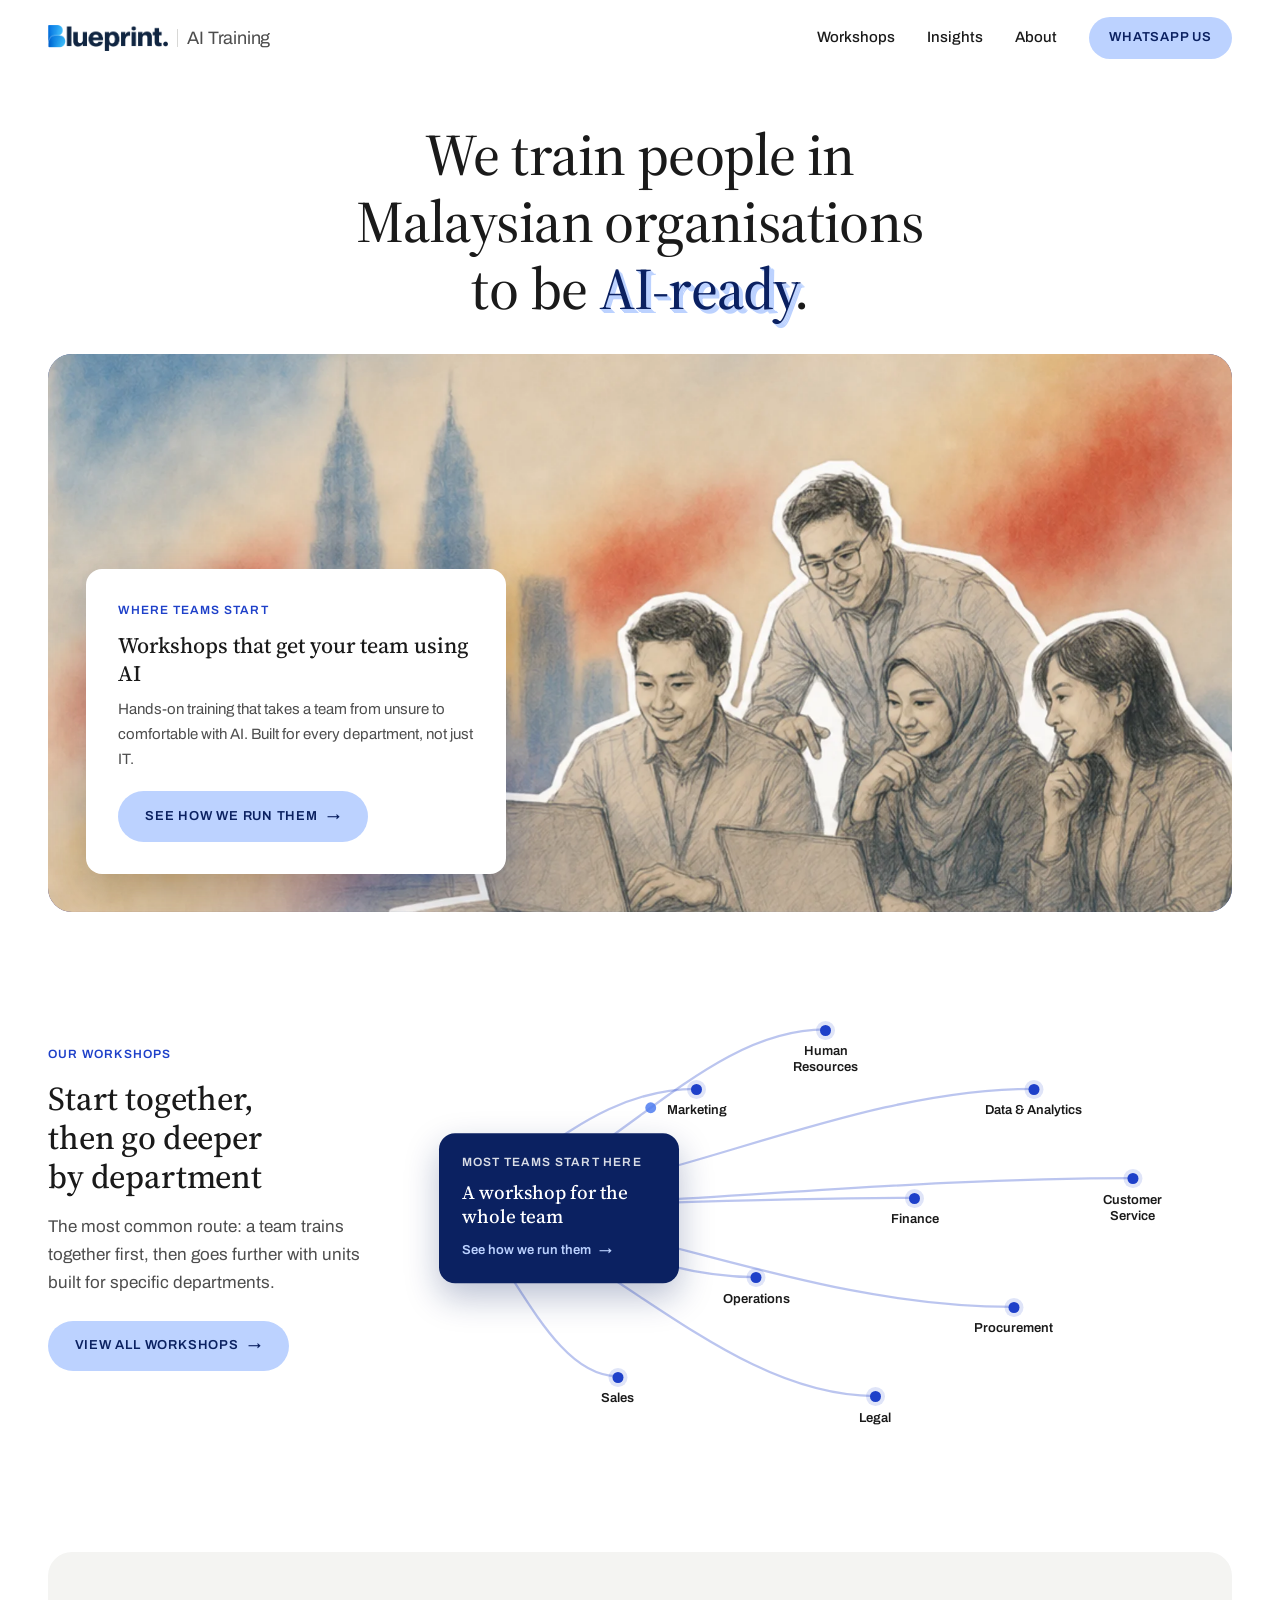
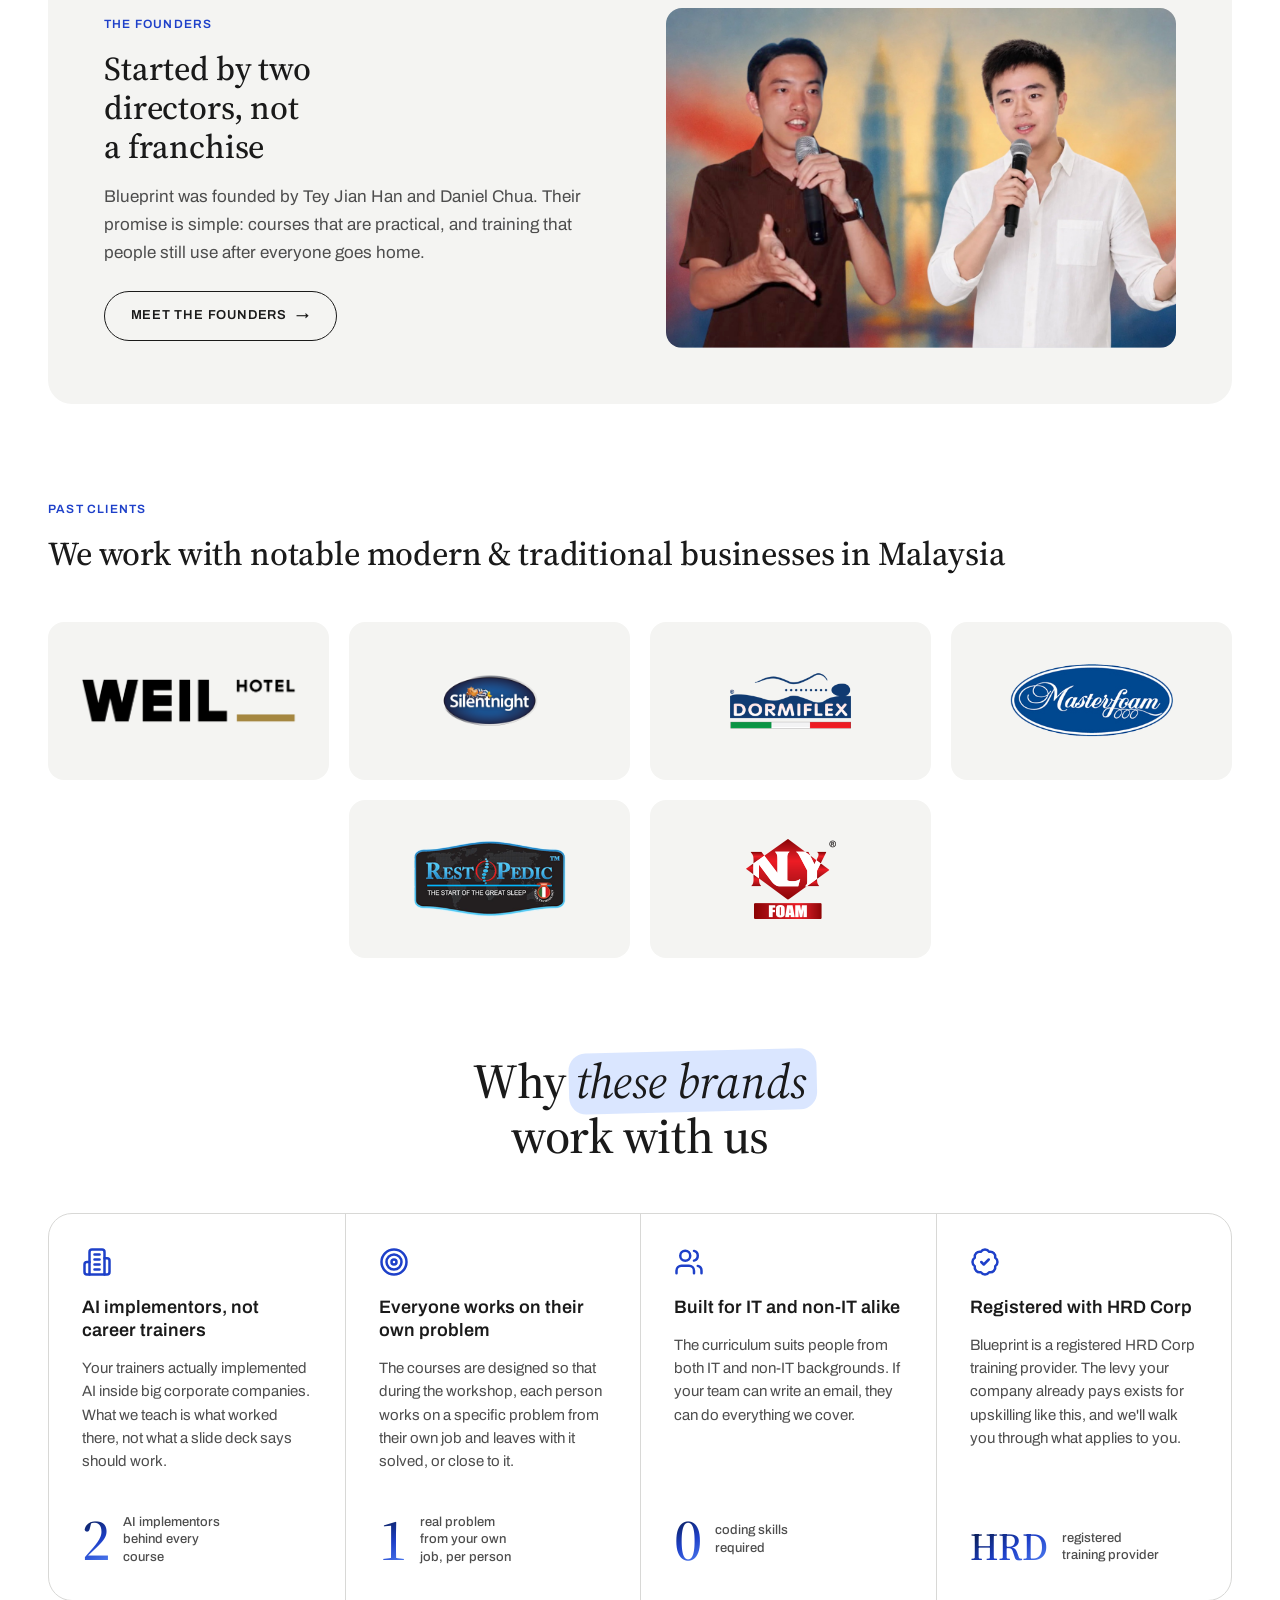
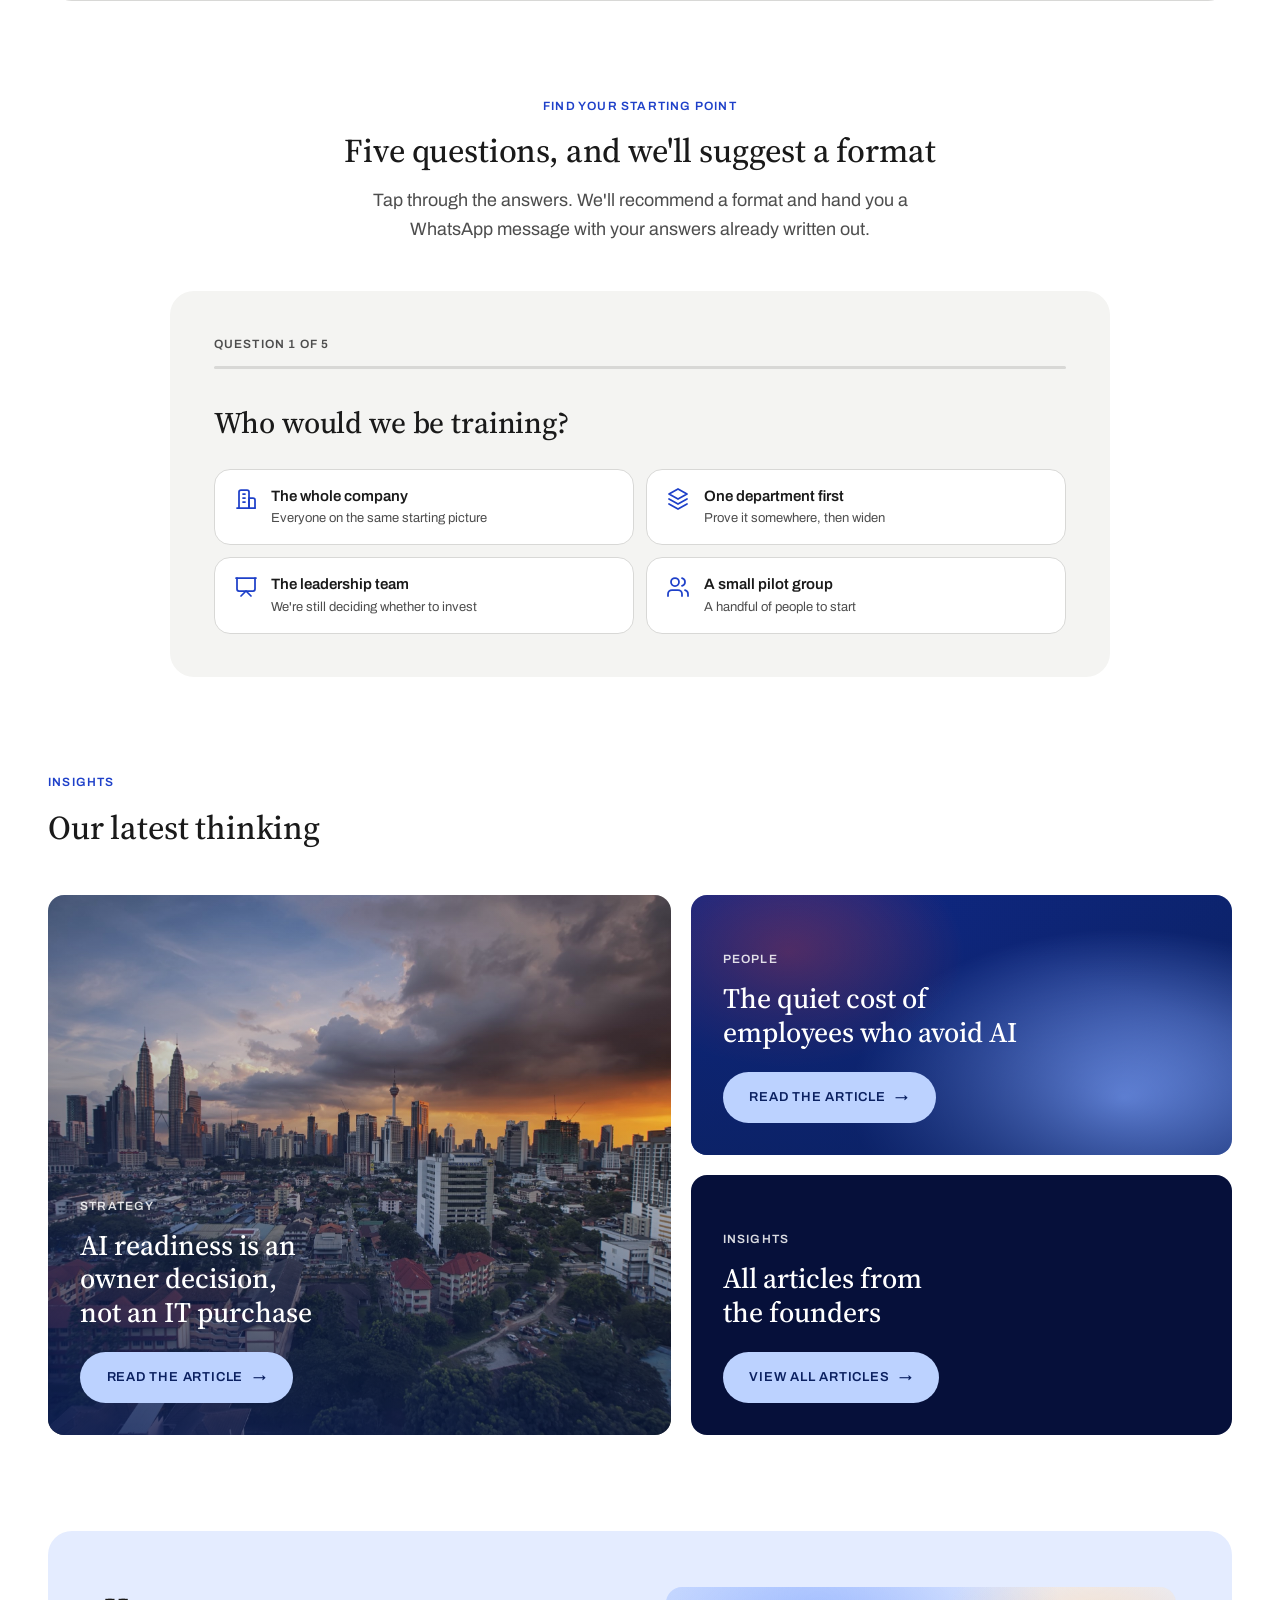
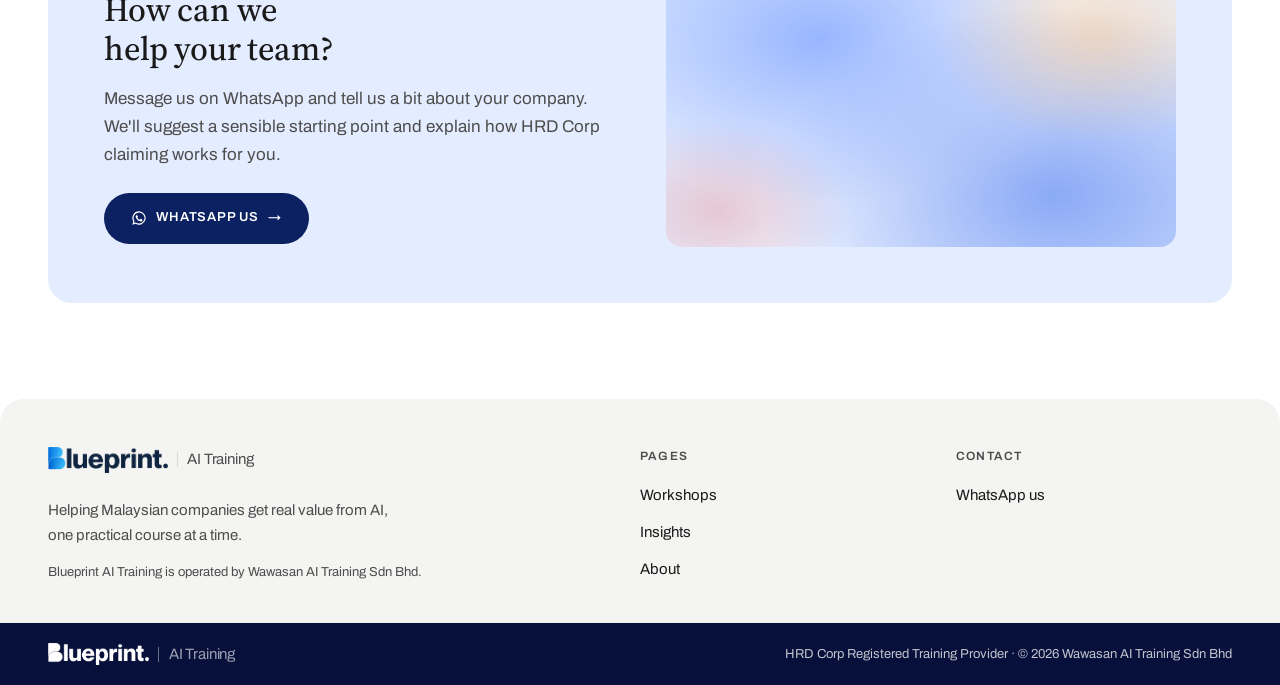
==== index.html @ 828083e9 "Point WhatsApp links at +60 11-5323 8181 Replaces the number set in the previous commit across every" ====
<!doctype html>
<!--
DIRECTION CONTRACT (v2, replaces bunga-raya v1)
THESIS: Malaysian AI training firm in today's BCG grammar: white ground, inset rounded panels, pill actions. Refuses full-width color bands and literal national iconography.
OWN-WORLD: Source Serif 4 display over Archivo; blue family (deep #0b2161, pill #bcd2ff, accent #1e40c9); Malaysian red/amber appear only as glints inside gradient art; radii 16/24px; chips; KL dusk photo.
STORY: An HR lead or owner recognises consulting-grade calm, sees practical training they could actually run, taps WhatsApp.
FIRST VIEWPORT: Centered serif statement over white, then an inset hero card (sketched Malaysian team over gradient art) carrying a floating white workshop card with pill CTA.
FORM: User-pinned v2 (BCG homepage screenshots, 2026-07-23): insights mosaic with view-all card, pill buttons, panels never full-bleed.
-->
<html lang="en">
<head>
  <meta charset="utf-8">
  <meta name="viewport" content="width=device-width, initial-scale=1">
  <title>Blueprint AI Training | Practical AI training for Malaysian companies</title>
  <meta name="description" content="HRD Corp registered training provider. Hands-on AI workshops that get Malaysian teams comfortable using AI in their daily work, from briefings to fully practical labs.">
  <meta property="og:type" content="website">
  <meta property="og:title" content="Blueprint AI Training | Practical AI training for Malaysian companies">
  <meta property="og:description" content="Hands-on AI workshops that get Malaysian teams comfortable and productive with AI. HRD Corp registered training provider.">
  <!-- REPLACE: set your live domain in og:image so WhatsApp link previews show the image -->
  <meta property="og:image" content="https://REPLACE-WITH-DOMAIN/assets/img/kl-dusk.jpg">
  <link rel="icon" type="image/svg+xml" href="assets/favicon.svg">
  <link rel="preconnect" href="https://fonts.googleapis.com">
  <link rel="preconnect" href="https://fonts.gstatic.com" crossorigin>
  <link href="https://fonts.googleapis.com/css2?family=Archivo:wght@400;500;600;700&family=Source+Serif+4:ital,opsz,wght@0,8..60,400;0,8..60,500;1,8..60,400&display=swap" rel="stylesheet">
  <link rel="stylesheet" href="css/styles.css">
</head>
<body>

<header class="site-header">
  <div class="container">
    <a class="brand" href="index.html" aria-label="Blueprint AI Training home">
      <img class="brand-logo" src="assets/img/blueprint-logo.png" alt="Blueprint" width="590" height="128">
      <span>AI Training</span>
    </a>
    <button class="nav-toggle" aria-label="Menu" aria-expanded="false" aria-controls="site-nav">
      <span></span><span></span><span></span>
    </button>
    <nav class="site-nav" id="site-nav" aria-label="Main">
      <a href="workshop.html">Workshops</a>
      <a href="insights.html">Insights</a>
      <a href="about.html">About</a>
      <a class="btn btn--pill" href="https://wa.me/601153238181">WhatsApp us</a>
    </nav>
  </div>
</header>

<main>

  <!-- Centered intro -->
  <section class="intro container">
    <h1 class="display display-xl intro-rise">We train people in Malaysian organisations to be <span class="dim">AI&#8209;ready</span>.</h1>
  </section>

  <!-- Hero card: sketched cover over the gradient art (art shows if the image fails).
       Deliberately does not name a specific module; the detail lives on module.html while accreditation is pending. -->
  <section class="container" aria-label="Our workshops">
    <div class="hero-card panel art">
      <img class="hero-bg" src="assets/img/2day-cover.webp" alt="Sketch of a Malaysian team working on laptops together, with the Kuala Lumpur skyline behind them">
      <div class="hero-float" data-rise>
        <span class="label label--blue">Where teams start</span>
        <h2>Workshops that get your team using AI</h2>
        <p>Hands-on training that takes a team from unsure to comfortable with AI. Built for every department, not just IT.</p>
        <a class="btn btn--pill" href="workshop.html">See how we run them <span class="arrow" aria-hidden="true">&rarr;</span></a>
      </div>
    </div>
  </section>

  <!-- Course chip row. Hidden on the founders' request (2026-07-23); delete the hidden attribute to bring it back. -->
  <section class="section--tight container" aria-label="Courses at a glance" hidden>
    <div class="chip-row">
      <a class="chip is-active" href="workshop.html">AI-Ready Workshop</a>
      <a class="chip" href="workshop.html">Generic AI course with Claude</a>
      <a class="chip" href="workshop.html">Advanced AI for Content Creation</a>
      <a class="chip" href="workshop.html">Advanced AI for Marketing</a>
    </div>
  </section>

  <!-- Deep panel. Hidden on the founders' request (2026-07-23); delete the hidden attribute to bring it back. -->
  <section class="section container" hidden>
    <div class="panel panel--deep panel-split">
      <h2 class="headline">See what two days can do for your team</h2>
      <div>
        <p>The workshop runs on your company's real work. People bring their own reports, emails and spreadsheets, and practice with AI on those until it feels normal. By the end, every department has something it can use straight away.</p>
        <a class="btn btn--pill" href="https://wa.me/601153238181">Talk to us on WhatsApp <span class="arrow" aria-hidden="true">&rarr;</span></a>
      </div>
    </div>
  </section>

  <!-- Workshops: the shared starting course routing into departments, drawn on the white ground -->
  <section class="section container" aria-label="Our workshops">
    <div class="route">
      <div class="route-intro">
        <span class="label label--blue">Our workshops</span>
        <h2 class="headline">Start together, then go deeper by department</h2>
        <p>The most common route: a team trains together first, then goes further with units built for specific departments.</p>
        <a class="btn btn--pill" href="workshop.html">View all workshops <span class="arrow" aria-hidden="true">&rarr;</span></a>
      </div>
      <div class="route-map" data-route>
        <svg viewBox="0 0 160 100" aria-hidden="true" focusable="false">
          <path d="M0 50 C 30 50, 50 14, 78 14" pathLength="1" />
          <path d="M0 50 C 40 50, 80 26, 120 26" pathLength="1" />
          <path d="M0 50 C 18 44, 30 26, 52 26" pathLength="1" />
          <path d="M0 50 C 30 50, 60 48, 96 48" pathLength="1" />
          <path d="M0 50 C 45 50, 90 44, 140 44" pathLength="1" />
          <path d="M0 50 C 22 50, 40 64, 64 64" pathLength="1" />
          <path d="M0 50 C 36 50, 72 70, 116 70" pathLength="1" />
          <path d="M0 50 C 12 50, 20 84, 36 84" pathLength="1" />
          <path d="M0 50 C 28 50, 55 88, 88 88" pathLength="1" />
          <circle class="pulse" r="1.1" cx="0" cy="50"><animateMotion dur="4s" repeatCount="indefinite" path="M0 0 C 30 0, 50 -36, 78 -36" /></circle>
          <circle class="pulse" r="1.1" cx="0" cy="50"><animateMotion dur="4.6s" begin="1.4s" repeatCount="indefinite" path="M0 0 C 45 0, 90 -6, 140 -6" /></circle>
          <circle class="pulse" r="1.1" cx="0" cy="50"><animateMotion dur="4.3s" begin="2.5s" repeatCount="indefinite" path="M0 0 C 28 0, 55 38, 88 38" /></circle>
        </svg>
        <div class="route-origin">
          <span class="label label--light">Most teams start here</span>
          <h3>A workshop for the whole team</h3>
          <a class="arrow-link" href="workshop.html">See how we run them <span class="arrow" aria-hidden="true">&rarr;</span></a>
        </div>
        <!-- EDIT: add, rename or reposition department nodes freely; each is placed by its left/top -->
        <span class="route-node" style="left: 48.75%; top: 14%;">Human Resources</span>
        <span class="route-node" style="left: 75%; top: 26%;">Data &amp; Analytics</span>
        <span class="route-node" style="left: 32.5%; top: 26%;">Marketing</span>
        <span class="route-node" style="left: 60%; top: 48%;">Finance</span>
        <span class="route-node" style="left: 87.5%; top: 44%;">Customer Service</span>
        <span class="route-node" style="left: 40%; top: 64%;">Operations</span>
        <span class="route-node" style="left: 72.5%; top: 70%;">Procurement</span>
        <span class="route-node" style="left: 22.5%; top: 84%;">Sales</span>
        <span class="route-node" style="left: 55%; top: 88%;">Legal</span>
      </div>
    </div>
  </section>

  <!-- Founders -->
  <section class="section container">
    <div class="panel panel--paper panel-split">
      <div>
        <span class="label label--blue" style="display:block; margin-bottom: 0.9rem;">The founders</span>
        <h2 class="headline">Started by two directors, not a franchise</h2>
        <!-- EDIT: founders may want to make this their own -->
        <p style="color: var(--slate); margin-top: 1rem;">Blueprint was founded by Tey Jian Han and Daniel Chua. Their promise is simple: courses that are practical, and training that people still use after everyone goes home.</p>
        <a class="btn btn--outline" href="about.html">Meet the founders <span class="arrow" aria-hidden="true">&rarr;</span></a>
      </div>
      <!-- Source file: assets/img/daniel jh group photo.png (founders-group.jpg is the web-optimized copy) -->
      <img src="assets/img/founders-group.jpg" alt="Tey Jian Han and Daniel Chua presenting with microphones in front of a painted Kuala Lumpur backdrop" style="border-radius: var(--r-card); width: 100%; aspect-ratio: 3 / 2; object-fit: cover;">
    </div>
    <!-- TESTIMONIALS: real client quotes exist but content is pending.
         Uncomment and fill when ready. Never publish invented quotes.
    <blockquote> ... </blockquote>
    -->
  </section>

  <!-- Past clients -->
  <section class="section container" aria-label="Past clients">
    <div class="section-head">
      <span class="label label--blue">Past clients</span>
      <h2 class="headline">We work with notable modern &amp; traditional businesses in Malaysia</h2>
    </div>
    <!-- EDIT: confirm the client names below; add or remove logos in assets/img/credentials (4 per row on desktop) -->
    <ul class="logo-grid" data-in>
      <li class="logo-tile" style="--i: 0;"><img src="assets/img/credentials/weil.png" alt="Weil Hotel"></li>
      <li class="logo-tile" style="--i: 1;"><img src="assets/img/credentials/cropped-Silent-Night-Favicon.png" alt="Silentnight"></li>
      <li class="logo-tile" style="--i: 2;"><img src="assets/img/credentials/brand-dormiflex.png" alt="Dormiflex"></li>
      <li class="logo-tile" style="--i: 3;"><img src="assets/img/credentials/brand-masterfoam01-2.png" alt="Masterfoam"></li>
      <li class="logo-tile" style="--i: 4;"><img src="assets/img/credentials/brand-rest-pedic.png" alt="Rest-Pedic"></li>
      <li class="logo-tile" style="--i: 5;"><img src="assets/img/credentials/nly-logo.png" alt="NLY Foam"></li>
    </ul>
  </section>

  <!-- Why us -->
  <section class="section container" aria-label="Why companies pick us">
    <div class="section-head section-head--feature" data-in>
      <h2 class="display">Why <span class="mark-sweep">these brands</span> work with us</h2>
    </div>
    <div class="strengths">
      <article class="strength">
        <svg class="strength-icon" viewBox="0 0 24 24" fill="none" stroke="currentColor" stroke-width="2" stroke-linecap="round" stroke-linejoin="round" aria-hidden="true"><path d="M6 22V4a2 2 0 0 1 2-2h8a2 2 0 0 1 2 2v18Z"/><path d="M6 12H4a2 2 0 0 0-2 2v6a2 2 0 0 0 2 2h2"/><path d="M18 9h2a2 2 0 0 1 2 2v9a2 2 0 0 1-2 2h-2"/><path d="M10 6h4"/><path d="M10 10h4"/><path d="M10 14h4"/><path d="M10 18h4"/></svg>
        <h3>AI implementors, not career trainers</h3>
        <!-- EDIT: name the companies here if you want to; kept general until you confirm -->
        <p>Your trainers actually implemented AI inside big corporate companies. What we teach is what worked there, not what a slide deck says should work.</p>
        <p class="strength-stat"><span class="strength-num">2</span><span class="strength-stat-label">AI implementors behind every course</span></p>
      </article>
      <article class="strength">
        <svg class="strength-icon" viewBox="0 0 24 24" fill="none" stroke="currentColor" stroke-width="2" stroke-linecap="round" stroke-linejoin="round" aria-hidden="true"><circle cx="12" cy="12" r="10"/><circle cx="12" cy="12" r="6"/><circle cx="12" cy="12" r="2"/></svg>
        <h3>Everyone works on their own problem</h3>
        <p>The courses are designed so that during the workshop, each person works on a specific problem from their own job and leaves with it solved, or close to it.</p>
        <p class="strength-stat"><span class="strength-num">1</span><span class="strength-stat-label">real problem from your own job, per person</span></p>
      </article>
      <article class="strength">
        <svg class="strength-icon" viewBox="0 0 24 24" fill="none" stroke="currentColor" stroke-width="2" stroke-linecap="round" stroke-linejoin="round" aria-hidden="true"><path d="M16 21v-2a4 4 0 0 0-4-4H6a4 4 0 0 0-4 4v2"/><circle cx="9" cy="7" r="4"/><path d="M22 21v-2a4 4 0 0 0-3-3.87"/><path d="M16 3.13a4 4 0 0 1 0 7.75"/></svg>
        <h3>Built for IT and non-IT alike</h3>
        <p>The curriculum suits people from both IT and non-IT backgrounds. If your team can write an email, they can do everything we cover.</p>
        <p class="strength-stat"><span class="strength-num">0</span><span class="strength-stat-label">coding skills required</span></p>
      </article>
      <article class="strength">
        <svg class="strength-icon" viewBox="0 0 24 24" fill="none" stroke="currentColor" stroke-width="2" stroke-linecap="round" stroke-linejoin="round" aria-hidden="true"><path d="M3.85 8.62a4 4 0 0 1 4.78-4.77 4 4 0 0 1 6.74 0 4 4 0 0 1 4.78 4.78 4 4 0 0 1 0 6.74 4 4 0 0 1-4.77 4.78 4 4 0 0 1-6.75 0 4 4 0 0 1-4.78-4.77 4 4 0 0 1 0-6.76Z"/><path d="m9 12 2 2 4-4"/></svg>
        <h3>Registered with HRD Corp</h3>
        <!-- VERIFY: provider-level claim only. Do not promise a specific course is claimable
             until that module is through HRD Corp. See the FAQ on workshop.html. -->
        <p>Blueprint is a registered HRD Corp training provider. The levy your company already pays exists for upskilling like this, and we'll walk you through what applies to you.</p>
        <p class="strength-stat"><span class="strength-num strength-num--word">HRD</span><span class="strength-stat-label">registered training provider</span></p>
      </article>
    </div>
  </section>

  <!-- Training planner: five taps, then a WhatsApp message with the answers written out.
       Runs entirely in the browser. Nothing is stored or sent anywhere; the visitor
       presses send themselves inside WhatsApp.
       EDIT: questions and answers live in the markup below, so they can be reworded here.
       Each option's data-value is the exact wording that lands in the WhatsApp message.
       data-rec on an option ("briefing" | "workshop" | "lab") decides the suggested format;
       an audience answer with data-rec wins over the readiness answer. -->
  <section class="section container" id="planner" aria-label="Plan your training">

    <!-- Icon sprite for the options below. Hidden; referenced with <use>. -->
    <svg class="planner-sprite" aria-hidden="true" focusable="false">
      <defs>
        <g id="ic-building" fill="none" stroke="currentColor" stroke-width="1.75" stroke-linecap="round" stroke-linejoin="round"><path d="M3 21h18"/><path d="M5 21V5a2 2 0 0 1 2-2h6a2 2 0 0 1 2 2v16"/><path d="M15 21V11h4a2 2 0 0 1 2 2v8"/><path d="M9 7h2M9 11h2M9 15h2"/></g>
        <g id="ic-layers" fill="none" stroke="currentColor" stroke-width="1.75" stroke-linecap="round" stroke-linejoin="round"><path d="m12 2 9 5-9 5-9-5 9-5Z"/><path d="m3 12 9 5 9-5"/><path d="m3 17 9 5 9-5"/></g>
        <g id="ic-presentation" fill="none" stroke="currentColor" stroke-width="1.75" stroke-linecap="round" stroke-linejoin="round"><path d="M2 3h20"/><path d="M21 3v11a2 2 0 0 1-2 2H5a2 2 0 0 1-2-2V3"/><path d="m7 21 5-5 5 5"/></g>
        <g id="ic-users" fill="none" stroke="currentColor" stroke-width="1.75" stroke-linecap="round" stroke-linejoin="round"><path d="M16 21v-2a4 4 0 0 0-4-4H6a4 4 0 0 0-4 4v2"/><circle cx="9" cy="7" r="4"/><path d="M22 21v-2a4 4 0 0 0-3-3.87"/><path d="M16 3.13a4 4 0 0 1 0 7.75"/></g>
        <g id="ic-user" fill="none" stroke="currentColor" stroke-width="1.75" stroke-linecap="round" stroke-linejoin="round"><path d="M19 21v-2a4 4 0 0 0-4-4H9a4 4 0 0 0-4 4v2"/><circle cx="12" cy="7" r="4"/></g>
        <g id="ic-crowd" fill="none" stroke="currentColor" stroke-width="1.75" stroke-linecap="round" stroke-linejoin="round"><circle cx="7" cy="8" r="3"/><circle cx="17" cy="8" r="3"/><path d="M2 20v-1.5A3.5 3.5 0 0 1 5.5 15h3A3.5 3.5 0 0 1 12 18.5V20"/><path d="M12 20v-1.5a3.5 3.5 0 0 1 3.5-3.5h3a3.5 3.5 0 0 1 3.5 3.5V20"/></g>
        <g id="ic-megaphone" fill="none" stroke="currentColor" stroke-width="1.75" stroke-linecap="round" stroke-linejoin="round"><path d="m3 11 18-5v12L3 14v-3Z"/><path d="M11.6 16.8a3 3 0 1 1-5.8-1.6"/></g>
        <g id="ic-trend" fill="none" stroke="currentColor" stroke-width="1.75" stroke-linecap="round" stroke-linejoin="round"><polyline points="22 7 13.5 15.5 8.5 10.5 2 17"/><polyline points="16 7 22 7 22 13"/></g>
        <g id="ic-user-check" fill="none" stroke="currentColor" stroke-width="1.75" stroke-linecap="round" stroke-linejoin="round"><path d="M16 21v-2a4 4 0 0 0-4-4H6a4 4 0 0 0-4 4v2"/><circle cx="9" cy="7" r="4"/><polyline points="16 11 18 13 22 9"/></g>
        <g id="ic-wallet" fill="none" stroke="currentColor" stroke-width="1.75" stroke-linecap="round" stroke-linejoin="round"><path d="M19 7V5a2 2 0 0 0-2-2H5a2 2 0 0 0 0 4h14a2 2 0 0 1 2 2v3"/><path d="M3 5v14a2 2 0 0 0 2 2h14a2 2 0 0 0 2-2v-3"/><path d="M21 11h-4a2 2 0 0 0 0 4h4"/></g>
        <g id="ic-package" fill="none" stroke="currentColor" stroke-width="1.75" stroke-linecap="round" stroke-linejoin="round"><path d="M21 8a2 2 0 0 0-1-1.73l-7-4a2 2 0 0 0-2 0l-7 4A2 2 0 0 0 3 8v8a2 2 0 0 0 1 1.73l7 4a2 2 0 0 0 2 0l7-4A2 2 0 0 0 21 16Z"/><path d="m3.3 7 8.7 5 8.7-5"/><path d="M12 22V12"/></g>
        <g id="ic-headset" fill="none" stroke="currentColor" stroke-width="1.75" stroke-linecap="round" stroke-linejoin="round"><path d="M3 15v-3a9 9 0 0 1 18 0v3"/><path d="M18 20a3 3 0 0 0 3-3v-2h-3a1 1 0 0 0-1 1v3a1 1 0 0 0 1 1Z"/><path d="M6 20a3 3 0 0 1-3-3v-2h3a1 1 0 0 1 1 1v3a1 1 0 0 1-1 1Z"/></g>
        <g id="ic-grid" fill="none" stroke="currentColor" stroke-width="1.75" stroke-linecap="round" stroke-linejoin="round"><rect x="3" y="3" width="7" height="7" rx="1.5"/><rect x="14" y="3" width="7" height="7" rx="1.5"/><rect x="3" y="14" width="7" height="7" rx="1.5"/><rect x="14" y="14" width="7" height="7" rx="1.5"/></g>
        <g id="ic-seed" fill="none" stroke="currentColor" stroke-width="1.75" stroke-linecap="round" stroke-linejoin="round"><path d="M12 22V11"/><path d="M12 11C12 7 9 4 4 4c0 5 3 8 8 7Z"/><path d="M13 13c0-3.5 2.5-6 6.5-6 0 4-2.5 6.5-6.5 6Z"/></g>
        <g id="ic-spark" fill="none" stroke="currentColor" stroke-width="1.75" stroke-linecap="round" stroke-linejoin="round"><path d="M12 3v3M12 18v3M3 12h3M18 12h3M5.6 5.6l2.1 2.1M16.3 16.3l2.1 2.1M18.4 5.6l-2.1 2.1M7.7 16.3l-2.1 2.1"/><circle cx="12" cy="12" r="3"/></g>
        <g id="ic-repeat" fill="none" stroke="currentColor" stroke-width="1.75" stroke-linecap="round" stroke-linejoin="round"><path d="M3 12a9 9 0 0 1 15.5-6.2L21 8"/><path d="M21 3v5h-5"/><path d="M21 12a9 9 0 0 1-15.5 6.2L3 16"/><path d="M3 21v-5h5"/></g>
        <g id="ic-gauge" fill="none" stroke="currentColor" stroke-width="1.75" stroke-linecap="round" stroke-linejoin="round"><path d="M3.5 18a9 9 0 1 1 17 0"/><path d="m12 14 4.5-4.5"/><circle cx="12" cy="15" r="1.5"/></g>
        <g id="ic-check" fill="none" stroke="currentColor" stroke-width="1.75" stroke-linecap="round" stroke-linejoin="round"><circle cx="12" cy="12" r="9"/><path d="m8.5 12 2.5 2.5 4.5-5"/></g>
        <g id="ic-minus" fill="none" stroke="currentColor" stroke-width="1.75" stroke-linecap="round" stroke-linejoin="round"><circle cx="12" cy="12" r="9"/><path d="M8.5 12h7"/></g>
        <g id="ic-help" fill="none" stroke="currentColor" stroke-width="1.75" stroke-linecap="round" stroke-linejoin="round"><circle cx="12" cy="12" r="9"/><path d="M9.2 9.3a2.9 2.9 0 0 1 5.6 1c0 1.9-2.8 2.4-2.8 4"/><path d="M12 17.2h.01"/></g>
      </defs>
    </svg>

    <div class="section-head section-head--center">
      <span class="label label--blue">Find your starting point</span>
      <h2 class="headline">Five questions, and we'll suggest a format</h2>
      <p class="lede">Tap through the answers. We'll recommend a format and hand you a WhatsApp message with your answers already written out.</p>
    </div>

    <div class="planner panel panel--paper" data-planner>
      <div class="planner-progress">
        <p class="planner-count" data-planner-count>Question 1 of 5</p>
        <div class="planner-bar" aria-hidden="true"><span data-planner-fill></span></div>
      </div>

      <div class="planner-body" data-planner-live aria-live="polite">

        <div class="planner-step is-active" data-step data-key="audience" data-summary="Training for" role="group" aria-labelledby="pq-audience">
          <h3 class="planner-q" id="pq-audience">Who would we be training?</h3>
          <div class="planner-opts">
            <button type="button" class="opt" data-value="The whole company">
              <svg class="opt-icon" viewBox="0 0 24 24" aria-hidden="true"><use href="#ic-building"/></svg>
              <span><span class="opt-label">The whole company</span><span class="opt-note">Everyone on the same starting picture</span></span>
            </button>
            <button type="button" class="opt" data-value="One department first">
              <svg class="opt-icon" viewBox="0 0 24 24" aria-hidden="true"><use href="#ic-layers"/></svg>
              <span><span class="opt-label">One department first</span><span class="opt-note">Prove it somewhere, then widen</span></span>
            </button>
            <button type="button" class="opt" data-value="The leadership team" data-rec="briefing">
              <svg class="opt-icon" viewBox="0 0 24 24" aria-hidden="true"><use href="#ic-presentation"/></svg>
              <span><span class="opt-label">The leadership team</span><span class="opt-note">We're still deciding whether to invest</span></span>
            </button>
            <button type="button" class="opt" data-value="A small pilot group">
              <svg class="opt-icon" viewBox="0 0 24 24" aria-hidden="true"><use href="#ic-users"/></svg>
              <span><span class="opt-label">A small pilot group</span><span class="opt-note">A handful of people to start</span></span>
            </button>
          </div>
        </div>

        <div class="planner-step" data-step data-key="department" data-summary="Focus" role="group" aria-labelledby="pq-department">
          <h3 class="planner-q" id="pq-department">Which part of the business should benefit most?</h3>
          <div class="planner-opts planner-opts--3">
            <button type="button" class="opt opt--compact" data-value="Marketing">
              <svg class="opt-icon" viewBox="0 0 24 24" aria-hidden="true"><use href="#ic-megaphone"/></svg>
              <span class="opt-label">Marketing</span>
            </button>
            <button type="button" class="opt opt--compact" data-value="Sales">
              <svg class="opt-icon" viewBox="0 0 24 24" aria-hidden="true"><use href="#ic-trend"/></svg>
              <span class="opt-label">Sales</span>
            </button>
            <button type="button" class="opt opt--compact" data-value="Human Resources">
              <svg class="opt-icon" viewBox="0 0 24 24" aria-hidden="true"><use href="#ic-user-check"/></svg>
              <span class="opt-label">Human Resources</span>
            </button>
            <button type="button" class="opt opt--compact" data-value="Finance">
              <svg class="opt-icon" viewBox="0 0 24 24" aria-hidden="true"><use href="#ic-wallet"/></svg>
              <span class="opt-label">Finance</span>
            </button>
            <button type="button" class="opt opt--compact" data-value="Operations">
              <svg class="opt-icon" viewBox="0 0 24 24" aria-hidden="true"><use href="#ic-package"/></svg>
              <span class="opt-label">Operations</span>
            </button>
            <button type="button" class="opt opt--compact" data-value="Customer service">
              <svg class="opt-icon" viewBox="0 0 24 24" aria-hidden="true"><use href="#ic-headset"/></svg>
              <span class="opt-label">Customer service</span>
            </button>
            <button type="button" class="opt opt--compact" data-value="A mix of departments">
              <svg class="opt-icon" viewBox="0 0 24 24" aria-hidden="true"><use href="#ic-grid"/></svg>
              <span class="opt-label">A mix of them</span>
            </button>
          </div>
        </div>

        <div class="planner-step" data-step data-key="readiness" data-summary="Where they are with AI" role="group" aria-labelledby="pq-readiness">
          <h3 class="planner-q" id="pq-readiness">Where is your team with AI today?</h3>
          <div class="planner-opts">
            <button type="button" class="opt" data-value="Barely started, and some are wary" data-rec="workshop">
              <svg class="opt-icon" viewBox="0 0 24 24" aria-hidden="true"><use href="#ic-seed"/></svg>
              <span><span class="opt-label">Barely started</span><span class="opt-note">Some of them are wary of it</span></span>
            </button>
            <button type="button" class="opt" data-value="A few people use it on their own" data-rec="workshop">
              <svg class="opt-icon" viewBox="0 0 24 24" aria-hidden="true"><use href="#ic-user"/></svg>
              <span><span class="opt-label">A few use it on their own</span><span class="opt-note">Nothing consistent across the team</span></span>
            </button>
            <button type="button" class="opt" data-value="Tried it, but the habits didn't stick" data-rec="lab">
              <svg class="opt-icon" viewBox="0 0 24 24" aria-hidden="true"><use href="#ic-repeat"/></svg>
              <span><span class="opt-label">Tried it, didn't stick</span><span class="opt-note">Interest faded after the novelty</span></span>
            </button>
            <button type="button" class="opt" data-value="Comfortable already, we want to go deeper" data-rec="lab">
              <svg class="opt-icon" viewBox="0 0 24 24" aria-hidden="true"><use href="#ic-gauge"/></svg>
              <span><span class="opt-label">Comfortable already</span><span class="opt-note">We want to go deeper on real work</span></span>
            </button>
          </div>
        </div>

        <div class="planner-step" data-step data-key="size" data-summary="Team size" role="group" aria-labelledby="pq-size">
          <h3 class="planner-q" id="pq-size">How many people would join?</h3>
          <div class="planner-opts">
            <button type="button" class="opt opt--compact" data-value="Under 5 people">
              <svg class="opt-icon" viewBox="0 0 24 24" aria-hidden="true"><use href="#ic-user"/></svg>
              <span class="opt-label">Under 5</span>
            </button>
            <button type="button" class="opt opt--compact" data-value="6 to 15 people">
              <svg class="opt-icon" viewBox="0 0 24 24" aria-hidden="true"><use href="#ic-users"/></svg>
              <span class="opt-label">6 to 15</span>
            </button>
            <button type="button" class="opt opt--compact" data-value="16 to 25 people">
              <svg class="opt-icon" viewBox="0 0 24 24" aria-hidden="true"><use href="#ic-crowd"/></svg>
              <span class="opt-label">16 to 25</span>
            </button>
            <button type="button" class="opt opt--compact" data-value="25 and above">
              <svg class="opt-icon" viewBox="0 0 24 24" aria-hidden="true"><use href="#ic-building"/></svg>
              <span class="opt-label">25 and above</span>
            </button>
          </div>
        </div>

        <!-- VERIFY: keep this at provider level. It asks whether they contribute; it does not
             promise that a specific course is claimable. -->
        <div class="planner-step" data-step data-key="levy" data-summary="HRD Corp levy" role="group" aria-labelledby="pq-levy">
          <h3 class="planner-q" id="pq-levy">Does your company contribute to the HRD Corp levy?</h3>
          <div class="planner-opts planner-opts--3">
            <button type="button" class="opt opt--compact" data-value="Yes, we contribute">
              <svg class="opt-icon" viewBox="0 0 24 24" aria-hidden="true"><use href="#ic-check"/></svg>
              <span class="opt-label">Yes, we do</span>
            </button>
            <button type="button" class="opt opt--compact" data-value="No, we don't">
              <svg class="opt-icon" viewBox="0 0 24 24" aria-hidden="true"><use href="#ic-minus"/></svg>
              <span class="opt-label">No, we don't</span>
            </button>
            <button type="button" class="opt opt--compact" data-value="Not sure, please explain it to us">
              <svg class="opt-icon" viewBox="0 0 24 24" aria-hidden="true"><use href="#ic-help"/></svg>
              <span class="opt-label">Not sure</span>
            </button>
          </div>
        </div>

        <!-- Result. The three formats and their descriptions match workshop.html. -->
        <div class="planner-step planner-result" data-result>
          <span class="label label--blue">What we'd suggest</span>
          <h3 class="planner-q" data-rec-title>A workshop</h3>
          <p class="planner-rec-note" data-rec-note></p>
          <ul class="planner-summary" data-summary-list></ul>
          <div class="planner-send">
            <label class="planner-field">
              <span>Company name <em>(optional)</em></span>
              <input type="text" data-company autocomplete="organization" placeholder="So we can look you up before we reply">
            </label>
            <a class="btn btn--pill planner-cta" data-wa href="https://wa.me/601153238181" target="_blank" rel="noopener">
              <svg width="16" height="16" viewBox="0 0 24 24" fill="currentColor" aria-hidden="true"><path d="M12 2a10 10 0 0 0-8.6 15.1L2 22l5-1.3A10 10 0 1 0 12 2Zm0 18.2a8.1 8.1 0 0 1-4.2-1.2l-.3-.2-3 .8.8-2.9-.2-.3A8.2 8.2 0 1 1 12 20.2Zm4.5-6.1c-.2-.1-1.5-.7-1.7-.8-.2-.1-.4-.1-.5.1-.2.2-.6.8-.8 1-.1.2-.3.2-.5.1a6.7 6.7 0 0 1-3.3-2.9c-.3-.4.3-.4.7-1.3 0-.2 0-.3-.1-.4l-.7-1.8c-.2-.5-.4-.4-.5-.4h-.5c-.2 0-.4.1-.7.3-.2.3-.9.9-.9 2.1s.9 2.4 1 2.6c.1.2 1.8 2.8 4.3 3.9 1.6.7 2.2.7 3 .6.5-.1 1.5-.6 1.7-1.2.2-.6.2-1.1.1-1.2 0-.1-.2-.2-.4-.3Z"/></svg>
              Send this on WhatsApp <span class="arrow" aria-hidden="true">&rarr;</span>
            </a>
          </div>
          <p class="planner-note">Opens WhatsApp with your answers written out. Nothing is sent until you press send, and none of this is stored on the site.</p>
        </div>

      </div>

      <div class="planner-nav" data-planner-nav hidden>
        <button type="button" class="planner-link" data-back hidden><span class="arrow arrow--back" aria-hidden="true">&larr;</span> Back</button>
        <button type="button" class="planner-link" data-restart hidden>Start over</button>
      </div>
    </div>
  </section>

  <!-- Insights mosaic -->
  <section class="section container">
    <div class="section-head">
      <span class="label label--blue">Insights</span>
      <h2 class="headline">Our latest thinking</h2>
    </div>
    <div class="mosaic">
      <a class="mosaic-card mosaic-card--tall" href="insights/ai-readiness-is-an-owner-decision.html">
        <img src="assets/img/kl-dusk.jpg" alt="Kuala Lumpur skyline at dusk">
        <span class="label label--light">Strategy</span>
        <h3>AI readiness is an owner decision, not an IT purchase</h3>
        <span class="btn btn--pill">Read the article <span class="arrow" aria-hidden="true">&rarr;</span></span>
      </a>
      <a class="mosaic-card cover-b" href="insights/the-quiet-cost-of-employees-avoiding-ai.html">
        <span class="label label--light">People</span>
        <h3>The quiet cost of employees who avoid AI</h3>
        <span class="btn btn--pill">Read the article <span class="arrow" aria-hidden="true">&rarr;</span></span>
      </a>
      <a class="mosaic-card mosaic-card--dark" href="insights.html" style="background: var(--blue-deeper);">
        <span class="label label--light">Insights</span>
        <h3>All articles from the founders</h3>
        <span class="btn btn--pill">View all articles <span class="arrow" aria-hidden="true">&rarr;</span></span>
      </a>
    </div>
  </section>

  <!-- Assist panel -->
  <section class="section container" id="contact">
    <div class="panel panel--light panel-split">
      <div>
        <h2 class="headline">How can we help your team?</h2>
        <p style="color: var(--slate); margin-top: 1rem;">Message us on WhatsApp and tell us a bit about your company. We'll suggest a sensible starting point and explain how HRD Corp claiming works for you.</p>
        <a class="btn btn--pill" href="https://wa.me/601153238181" style="background: var(--blue-deep); color: var(--white);">
          <svg width="16" height="16" viewBox="0 0 24 24" fill="currentColor" aria-hidden="true"><path d="M12 2a10 10 0 0 0-8.6 15.1L2 22l5-1.3A10 10 0 1 0 12 2Zm0 18.2a8.1 8.1 0 0 1-4.2-1.2l-.3-.2-3 .8.8-2.9-.2-.3A8.2 8.2 0 1 1 12 20.2Zm4.5-6.1c-.2-.1-1.5-.7-1.7-.8-.2-.1-.4-.1-.5.1-.2.2-.6.8-.8 1-.1.2-.3.2-.5.1a6.7 6.7 0 0 1-3.3-2.9c-.3-.4.3-.4.7-1.3 0-.2 0-.3-.1-.4l-.7-1.8c-.2-.5-.4-.4-.5-.4h-.5c-.2 0-.4.1-.7.3-.2.3-.9.9-.9 2.1s.9 2.4 1 2.6c.1.2 1.8 2.8 4.3 3.9 1.6.7 2.2.7 3 .6.5-.1 1.5-.6 1.7-1.2.2-.6.2-1.1.1-1.2 0-.1-.2-.2-.4-.3Z"/></svg>
          WhatsApp us <span class="arrow" aria-hidden="true">&rarr;</span>
        </a>
      </div>
      <div class="art--soft" style="border-radius: var(--r-card); min-height: 260px;" aria-hidden="true"></div>
    </div>
  </section>

</main>

<footer class="site-footer">
  <div class="footer-main">
    <div class="container">
      <div class="footer-grid">
        <div>
          <a class="brand" href="index.html">
            <img class="brand-logo" src="assets/img/blueprint-logo.png" alt="Blueprint" width="590" height="128">
            <span>AI Training</span>
          </a>
          <p class="footer-mission">Helping Malaysian companies get real value from AI, one practical course at a time.</p>
          <!-- VERIFY: add company registration no. when confirmed -->
          <p class="footer-legal">Blueprint AI Training is operated by Wawasan AI Training Sdn Bhd.</p>
        </div>
        <div>
          <h4>Pages</h4>
          <ul>
            <li><a href="workshop.html">Workshops</a></li>
            <li><a href="insights.html">Insights</a></li>
            <li><a href="about.html">About</a></li>
          </ul>
        </div>
        <div>
          <h4>Contact</h4>
          <ul>
            <li><a href="https://wa.me/601153238181">WhatsApp us</a></li>
            <!-- REPLACE: add email / phone / address when finalised -->
          </ul>
        </div>
      </div>
    </div>
  </div>
  <div class="footer-bar">
    <div class="container">
      <a class="brand" href="index.html">
        <img class="brand-logo" src="assets/img/blueprint-logo.png" alt="Blueprint" width="590" height="128">
        <span>AI Training</span>
      </a>
      <!-- VERIFY: exact HRD Corp registration wording -->
      <p>HRD Corp Registered Training Provider &middot; &copy; 2026 Wawasan AI Training Sdn Bhd</p>
    </div>
  </div>
</footer>

<script src="js/main.js"></script>
</body>
</html>
---- css/styles.css ----
/* ==========================================================================
   Blueprint AI Training: "Blueprint Blue"
   Consulting-firm grammar in the BCG mold: white ground, inset rounded
   panels, pill buttons, serif display. Malaysian colors live in the
   gradient art, not in flags or flowers.
   Edit the tokens below to retune the whole site.
   ========================================================================== */

:root {
  /* Blue accent family */
  --blue-deep: #0b2161;      /* dark panels, footer bar */
  --blue-deeper: #06103a;    /* footer bottom bar */
  --blue: #1e40c9;           /* links, small accents (AA on white) */
  --blue-mid: #4f7df0;       /* gradient art only */
  --blue-soft: #7fa4ff;      /* gradient art only */
  --pill: #bcd2ff;           /* primary pill button ground */
  --pill-hover: #a7c3ff;
  --panel-light: #e4ecff;    /* light blue panel ground */

  --blue-royal: #1230a0;     /* gradient art endpoint */
  --blue-indigo: #10298c;    /* gradient art endpoint */

  /* Malaysian glints, gradient art only, never UI chrome */
  --glint-red: rgba(226, 59, 59, 0.4);
  --glint-amber: rgba(255, 179, 92, 0.45);
  --glint-red-soft: rgba(226, 59, 59, 0.22);
  --glint-amber-soft: rgba(255, 179, 92, 0.35);

  /* Neutral ground */
  --white: #ffffff;
  --paper: #f4f4f2;          /* light gray panels, upper footer */
  --silver: #d8d8d6;         /* hairlines */
  --slate: #4d4d4d;          /* secondary text */
  --ink: #1a1a1a;            /* text */

  /* Type */
  --font: "Archivo", "Helvetica Neue", Arial, sans-serif;
  --font-serif: "Source Serif 4", Georgia, serif;

  --measure: 68ch;
  --container: 1280px;
  --pad-x: clamp(1.25rem, 4vw, 3rem);
  --section-y: clamp(2rem, 4vw, 3rem);

  --r-panel: 24px;
  --r-card: 16px;
  --r-pill: 999px;

  --ease-out: cubic-bezier(0.16, 1, 0.3, 1);
}

/* ---------- Reset ---------- */

*, *::before, *::after { box-sizing: border-box; }
* { margin: 0; }
html { scroll-behavior: smooth; }
html, body { overflow-x: clip; }
body {
  font-family: var(--font);
  font-size: 1.0625rem;
  line-height: 1.65;
  color: var(--ink);
  background: var(--white);
  -webkit-font-smoothing: antialiased;
}
img { display: block; max-width: 100%; }
a { color: inherit; }
ul, ol { padding: 0; }
[hidden] { display: none !important; }

:focus-visible {
  outline: 2px solid var(--blue);
  outline-offset: 3px;
}

@media (prefers-reduced-motion: reduce) {
  *, *::before, *::after {
    animation-duration: 0.01ms !important;
    animation-iteration-count: 1 !important;
    transition-duration: 0.01ms !important;
  }
  html { scroll-behavior: auto; }
}

/* ---------- Type roles ---------- */

.display {
  font-family: var(--font-serif);
  font-size: clamp(2.125rem, 3.8vw, 3.125rem);
  font-weight: 500;
  line-height: 1.14;
  letter-spacing: -0.01em;
  text-wrap: balance;
}
.display-xl { font-size: clamp(2.5rem, 4.6vw, 3.875rem); }

/* The dimensional word: the promise word extrudes in pill-blue steps.
   Hero only, one word per site. */
.dim {
  color: var(--blue-deep);
  text-shadow:
    0.018em 0.018em 0 var(--pill),
    0.036em 0.036em 0 var(--pill),
    0.054em 0.054em 0 var(--pill),
    0.072em 0.072em 0 var(--pill);
  animation: dim-pop 0.5s var(--ease-out) 0.7s both;
}
@keyframes dim-pop {
  from {
    color: var(--ink);
    text-shadow:
      0 0 0 var(--pill),
      0 0 0 var(--pill),
      0 0 0 var(--pill),
      0 0 0 var(--pill);
  }
}

/* Opening sequence: the statement settles from a blur, then the word pops */
.intro-rise { animation: intro-blur 0.75s var(--ease-out) both; }
@keyframes intro-blur {
  from { opacity: 0; transform: translateY(14px); filter: blur(8px); }
  to { opacity: 1; transform: none; filter: blur(0); }
}
.headline {
  font-family: var(--font-serif);
  font-size: clamp(1.625rem, 2.6vw, 2.25rem);
  font-weight: 500;
  line-height: 1.18;
  letter-spacing: -0.005em;
  text-wrap: balance;
}
.title-serif {
  font-family: var(--font-serif);
  font-size: clamp(1.375rem, 2vw, 1.75rem);
  font-weight: 500;
  line-height: 1.22;
  text-wrap: balance;
}
.title {
  font-size: 1.1875rem;
  font-weight: 600;
  line-height: 1.3;
}
.lede {
  font-size: clamp(1.0625rem, 1.4vw, 1.1875rem);
  line-height: 1.6;
  color: var(--slate);
  max-width: 60ch;
}
.label {
  font-size: 0.75rem;
  font-weight: 600;
  letter-spacing: 0.1em;
  text-transform: uppercase;
}
.label--blue { color: var(--blue); }
.label--slate { color: var(--slate); }
.label--light { color: rgba(255, 255, 255, 0.85); }

/* ---------- Layout primitives ---------- */

.container {
  max-width: var(--container);
  margin-inline: auto;
  padding-inline: var(--pad-x);
}
.section { padding-block: var(--section-y); }
.section--tight { padding-block: clamp(2rem, 4vw, 3rem); }

.section-head { margin-bottom: clamp(2rem, 4vw, 3rem); }
.section-head .label { display: block; margin-bottom: 0.9rem; }
.section-head .lede { margin-top: 1rem; }
.section-head--center { text-align: center; }
.section-head--center .lede { margin-inline: auto; }

/* Feature head: the one section head per page allowed to break the
   eyebrow-plus-headline pattern. Centered display serif with a sweep. */
.section-head--feature { text-align: center; }
.section-head--feature h2 { max-width: 18ch; margin-inline: auto; }

/* The highlight sweep: a pill-blue marker stroke behind one phrase.
   At most one per page. */
.mark-sweep {
  position: relative;
  z-index: 0;
  font-style: italic;
  font-weight: 400;
  white-space: nowrap;
}
.mark-sweep::before {
  content: "";
  position: absolute;
  inset: 0.14em -0.2em -0.04em -0.16em;
  background: var(--pill);
  opacity: 0.55;
  border-radius: 0.35em;
  transform: rotate(-1.4deg);
  z-index: -1;
}
/* The sweep draws itself like a marker stroke when scrolled into view */
html.js [data-in] .mark-sweep::before {
  transform: scaleX(0) rotate(-1.4deg);
  transform-origin: 0 60%;
  transition: transform 0.55s var(--ease-out) 0.15s;
}
html.js [data-in].is-in .mark-sweep::before { transform: scaleX(1) rotate(-1.4deg); }

/* Centered page intro, the BCG opener */
.intro {
  text-align: center;
  padding-block: clamp(1.75rem, 3.5vw, 2.75rem) clamp(1.25rem, 2.5vw, 2rem);
}
.intro .label { display: block; margin-bottom: 1rem; }
.intro .display { max-width: 24ch; margin-inline: auto; }
.intro .display-xl { max-width: 22ch; }
.intro .lede { margin: 1.1rem auto 0; max-width: 52ch; }

/* ---------- Panels: the inset rounded blocks ---------- */

.panel {
  border-radius: var(--r-panel);
  overflow: hidden;
  position: relative;
}
.panel--deep { background: var(--blue-deep); color: var(--white); }
.panel--light { background: var(--panel-light); }
.panel--paper { background: var(--paper); }

.panel-split {
  display: grid;
  grid-template-columns: minmax(0, 1fr) minmax(0, 1fr);
  gap: clamp(1.5rem, 4vw, 4rem);
  align-items: center;
  padding: clamp(2rem, 4.5vw, 3.5rem);
}
@media (max-width: 860px) { .panel-split { grid-template-columns: 1fr; } }
.panel-split .headline { max-width: 20ch; }
.panel-split p { max-width: 52ch; }
.panel--deep p { color: rgba(255, 255, 255, 0.85); }
.panel-split .btn { margin-top: 1.5rem; }

/* ---------- Gradient art (Malaysian colors live here) ---------- */

.art {
  background:
    radial-gradient(52% 68% at 82% 18%, var(--glint-amber), transparent 62%),
    radial-gradient(44% 60% at 12% 88%, var(--glint-red), transparent 60%),
    radial-gradient(70% 90% at 28% 22%, var(--blue-soft), transparent 70%),
    radial-gradient(80% 100% at 78% 78%, var(--blue-mid), transparent 72%),
    linear-gradient(135deg, var(--blue-deep) 0%, var(--blue-royal) 55%, var(--blue-deep) 100%);
}
.art--soft {
  background:
    radial-gradient(50% 64% at 84% 20%, var(--glint-amber-soft), transparent 62%),
    radial-gradient(42% 58% at 10% 86%, var(--glint-red-soft), transparent 60%),
    radial-gradient(70% 90% at 30% 20%, rgba(127, 164, 255, 0.75), transparent 70%),
    radial-gradient(80% 100% at 76% 80%, rgba(79, 125, 240, 0.6), transparent 72%),
    linear-gradient(135deg, #dbe7ff 0%, #eef3ff 55%, #dbe7ff 100%);
}

/* ---------- Animated gradient hero ---------- */
/* The .art--soft recipe split into two layers that drift independently, so the
   page opener breathes instead of sitting still. Blob alpha is held down on
   purpose: --blue label text has to stay AA-legible wherever a blob lands.
   Animation is transform-only so it stays on the compositor, and the global
   prefers-reduced-motion reset above freezes it into a plain still gradient. */
.hero-art {
  position: relative;
  isolation: isolate;
  overflow: hidden;
  border-radius: var(--r-panel);
  background: linear-gradient(135deg, #dbe7ff 0%, #eef3ff 55%, #dbe7ff 100%);
}
.hero-art > * { position: relative; z-index: 1; }
.hero-art::before,
.hero-art::after {
  content: "";
  position: absolute;
  z-index: 0;
  /* Oversized so the blobs can drift without exposing a bare corner */
  inset: -35%;
  will-change: transform;
}
.hero-art::before {
  background:
    radial-gradient(38% 46% at 30% 32%, rgba(127, 164, 255, 0.5), transparent 70%),
    radial-gradient(34% 42% at 72% 66%, rgba(79, 125, 240, 0.38), transparent 72%);
  animation: hero-drift-a 26s var(--ease-out) infinite alternate;
}
.hero-art::after {
  background:
    radial-gradient(30% 38% at 78% 24%, var(--glint-amber-soft), transparent 66%),
    radial-gradient(28% 36% at 18% 80%, var(--glint-red-soft), transparent 62%);
  animation: hero-drift-b 34s var(--ease-out) infinite alternate;
}
/* Different durations and directions so the two layers never resync */
@keyframes hero-drift-a {
  from { transform: translate3d(-4%, -3%, 0) scale(1); }
  to   { transform: translate3d(5%, 4%, 0) scale(1.14); }
}
@keyframes hero-drift-b {
  from { transform: translate3d(4%, 3%, 0) scale(1.1); }
  to   { transform: translate3d(-5%, -2%, 0) scale(1); }
}
/* Scrim behind the copy. The red glint drifting under blue text blends toward
   purple and drops the --blue label to ~4.1:1, so rather than washing the whole
   gradient out we lift only the band the text sits in. Corners stay saturated. */
.hero-art .intro {
  padding: clamp(2.75rem, 6.5vw, 5rem) clamp(1.5rem, 4vw, 3rem);
  background: radial-gradient(72% 82% at 50% 45%, rgba(255, 255, 255, 0.62), transparent 76%);
}

/* ---------- Buttons: pills, the BCG way ---------- */

.btn {
  display: inline-flex;
  align-items: center;
  gap: 0.6rem;
  padding: 0.85rem 1.6rem;
  font-family: var(--font);
  font-size: 0.8125rem;
  font-weight: 600;
  letter-spacing: 0.06em;
  text-transform: uppercase;
  text-decoration: none;
  border-radius: var(--r-pill);
  border: 1px solid transparent;
  cursor: pointer;
  transition: background-color 0.2s var(--ease-out), border-color 0.2s var(--ease-out),
              color 0.2s var(--ease-out), transform 0.2s var(--ease-out);
}
.btn .arrow { transition: transform 0.25s var(--ease-out); }
.btn:hover .arrow { transform: translateX(4px); }
.btn--pill { background: var(--pill); color: var(--blue-deep); }
.btn--pill:hover { background: var(--pill-hover); }
.btn--outline { border-color: var(--ink); color: var(--ink); background: transparent; }
.btn--outline:hover { background: var(--ink); color: var(--white); }
.btn--outline-light { border-color: rgba(255, 255, 255, 0.7); color: var(--white); background: transparent; }
.btn--outline-light:hover { background: var(--white); color: var(--blue-deep); border-color: var(--white); }

.arrow-link {
  display: inline-flex;
  align-items: center;
  gap: 0.5rem;
  font-weight: 600;
  font-size: 0.875rem;
  color: var(--blue);
  text-decoration: none;
}
.arrow-link .arrow { transition: transform 0.25s var(--ease-out); }
.arrow-link:hover .arrow { transform: translateX(4px); }

/* ---------- Chips ---------- */

.chip-row {
  display: flex;
  flex-wrap: wrap;
  justify-content: center;
  gap: 0.5rem;
  padding: 0.5rem;
  border: 1px solid var(--silver);
  border-radius: var(--r-pill);
  width: fit-content;
  max-width: 100%;
  margin-inline: auto;
}
.chip {
  display: inline-flex;
  align-items: center;
  padding: 0.5rem 1.1rem;
  font-size: 0.75rem;
  font-weight: 600;
  letter-spacing: 0.08em;
  text-transform: uppercase;
  color: var(--slate);
  text-decoration: none;
  border-radius: var(--r-pill);
  transition: background-color 0.2s var(--ease-out), color 0.2s var(--ease-out);
}
.chip:hover { background: var(--paper); color: var(--ink); }
.chip.is-active { background: var(--blue-deep); color: var(--white); }
/* Static chips are labels, not controls. They must not offer hover feedback,
   or they read as a segmented control that does nothing when clicked. */
.chip--static { cursor: default; }
.chip--static:not(.is-active) { border: 1px solid var(--silver); }
.chip--static:hover { background: transparent; color: var(--slate); }
.chip--static.is-active:hover { background: var(--blue-deep); color: var(--white); }
@media (max-width: 700px) { .chip-row { border-radius: var(--r-card); } }

/* Small tag chip on cards */
.tag {
  display: inline-flex;
  align-self: flex-start;
  padding: 0.3rem 0.75rem;
  font-size: 0.6875rem;
  font-weight: 600;
  letter-spacing: 0.08em;
  text-transform: uppercase;
  border-radius: var(--r-pill);
  background: var(--white);
  color: var(--ink);
}
.tag--ghost { background: transparent; border: 1px solid var(--silver); color: var(--slate); }

/* ---------- Header ---------- */

.site-header {
  position: sticky;
  top: 0;
  z-index: 50;
  background: rgba(255, 255, 255, 0.94);
  backdrop-filter: blur(8px);
  border-bottom: 1px solid transparent;
  transition: border-color 0.25s var(--ease-out), box-shadow 0.25s var(--ease-out);
}
.site-header.is-scrolled {
  border-bottom-color: var(--silver);
  box-shadow: 0 4px 18px rgba(26, 26, 26, 0.06);
}
.site-header .container {
  display: flex;
  align-items: center;
  justify-content: space-between;
  height: 76px;
}

.brand {
  display: inline-flex;
  align-items: center;
  gap: 0.55rem;
  text-decoration: none;
  font-size: 1.125rem;
  letter-spacing: -0.01em;
  line-height: 1;
}
.brand-logo {
  display: block;
  height: 26px;
  width: auto;
  flex: 0 0 auto;
}
.brand strong { font-weight: 700; }
.brand span { font-weight: 400; color: var(--slate); }
/* Hairline between the wordmark and the descriptor */
.brand-logo + span {
  padding-left: 0.6rem;
  border-left: 1px solid var(--silver);
}

.site-nav { display: flex; align-items: center; gap: 2rem; }
.site-nav a:not(.btn) {
  text-decoration: none;
  font-size: 0.9375rem;
  font-weight: 500;
  color: var(--ink);
  padding-block: 0.4rem;
  border-bottom: 2px solid transparent;
  transition: border-color 0.2s var(--ease-out);
}
.site-nav a:not(.btn):hover { border-bottom-color: var(--silver); }
.site-nav a[aria-current] { border-bottom-color: var(--blue); }
.site-nav .btn { padding: 0.6rem 1.2rem; }

.nav-toggle {
  display: none;
  background: none;
  border: 0;
  padding: 0.5rem;
  cursor: pointer;
}
.nav-toggle span {
  display: block;
  width: 24px; height: 2px;
  background: var(--ink);
  margin: 5px 0;
  transition: transform 0.25s var(--ease-out), opacity 0.2s;
}

@media (max-width: 800px) {
  .nav-toggle { display: block; }
  .site-nav {
    position: fixed;
    inset: 76px 0 0 0;
    flex-direction: column;
    align-items: flex-start;
    gap: 0;
    background: var(--blue-deep);
    padding: 2.5rem var(--pad-x);
    transform: translateX(100%);
    transition: transform 0.35s var(--ease-out);
  }
  .site-nav.is-open { transform: translateX(0); }
  .site-nav a:not(.btn) {
    color: var(--white);
    font-size: 1.625rem;
    font-weight: 600;
    padding-block: 0.9rem;
    border-bottom: 0;
  }
  .site-nav a[aria-current] { color: var(--pill); }
  .site-nav .btn { margin-top: 2rem; padding: 0.85rem 1.6rem; }
  body.nav-locked { overflow: hidden; }
  .nav-toggle.is-open span:nth-child(1) { transform: translateY(7px) rotate(45deg); }
  .nav-toggle.is-open span:nth-child(2) { opacity: 0; }
  .nav-toggle.is-open span:nth-child(3) { transform: translateY(-7px) rotate(-45deg); }
}

/* ---------- Hero card (home) ---------- */

.hero-card {
  border-radius: var(--r-panel);
  min-height: min(62vh, 560px);
  display: flex;
  align-items: flex-end;
  padding: clamp(1.5rem, 3vw, 2.5rem);
}
.hero-bg {
  position: absolute;
  inset: 0;
  width: 100%;
  height: 100%;
  object-fit: cover;
  object-position: 75% 30%;
  animation: bg-settle 1.5s var(--ease-out) both;
}
@keyframes bg-settle {
  from { transform: scale(1.045); }
}
.hero-float {
  position: relative;
  background: var(--white);
  border-radius: var(--r-card);
  padding: clamp(1.5rem, 2.5vw, 2rem);
  max-width: 420px;
  box-shadow: 0 18px 44px rgba(11, 33, 97, 0.22);
}
.hero-float .label { display: block; margin-bottom: 0.7rem; }
.hero-float h2 {
  font-family: var(--font-serif);
  font-size: 1.375rem;
  font-weight: 500;
  line-height: 1.25;
}
.hero-float p { color: var(--slate); font-size: 0.9375rem; margin-top: 0.6rem; }
.hero-float .btn { margin-top: 1.25rem; }

.hero-card [data-rise] {
  opacity: 0;
  transform: translateY(22px);
  animation: rise 0.9s var(--ease-out) 0.35s forwards;
}
@keyframes rise {
  to { opacity: 1; transform: translateY(0); }
}

/* ---------- Strengths band (home) ----------
   One white band split by hairlines: mark, point, then a big serif
   numeral. Only truthful numbers live here (2 engineers, 0 coding). */

.strengths {
  display: grid;
  grid-template-columns: repeat(4, minmax(0, 1fr));
  background: var(--white);
  border: 1px solid var(--silver);
  border-radius: var(--r-panel);
  overflow: hidden;
}
.strength {
  display: flex;
  flex-direction: column;
  gap: 0.9rem;
  padding: clamp(1.5rem, 2.6vw, 2.4rem);
  border-left: 1px solid var(--silver);
}
.strength:first-child { border-left: 0; }
.strength-icon {
  width: 30px;
  height: 30px;
  color: var(--blue);
  margin-bottom: 0.3rem;
}
.strength h3 { font-size: 1.125rem; font-weight: 600; line-height: 1.3; }
.strength > p { color: var(--slate); font-size: 0.9375rem; line-height: 1.55; }
.strength-stat {
  margin-top: auto;
  padding-top: 1.6rem;
  display: flex;
  align-items: center;
  gap: 0.9rem;
}
.strength-num {
  font-family: var(--font-serif);
  font-size: clamp(3rem, 4.6vw, 4.25rem);
  font-weight: 500;
  line-height: 0.9;
  letter-spacing: -0.02em;
  background: linear-gradient(150deg, var(--blue-deep) 15%, var(--blue) 55%, var(--blue-mid) 95%);
  -webkit-background-clip: text;
  background-clip: text;
  color: transparent;
}
.strength-num small { font-size: 0.45em; font-weight: 500; }
.strength-num--word { font-size: clamp(2.125rem, 3vw, 2.875rem); line-height: 1; }
.strength-stat-label {
  font-size: 0.8125rem;
  font-weight: 500;
  color: var(--slate);
  line-height: 1.35;
  max-width: 14ch;
}
@media (max-width: 1080px) {
  .strengths { grid-template-columns: repeat(2, minmax(0, 1fr)); }
  .strength:nth-child(odd) { border-left: 0; }
  .strength:nth-child(n+3) { border-top: 1px solid var(--silver); }
}
@media (max-width: 620px) {
  .strengths { grid-template-columns: 1fr; }
  .strength { border-left: 0; }
  .strength:nth-child(n+2) { border-top: 1px solid var(--silver); }
}

/* ---------- Training planner (home) ----------
   One paper panel that swaps a question at a time. Options are white cards on
   the paper ground so the choice, not the panel, is the loudest thing here. */

.planner-sprite { position: absolute; width: 0; height: 0; overflow: hidden; }

.planner {
  max-width: 940px;
  margin-inline: auto;
  padding: clamp(1.5rem, 3.4vw, 2.75rem);
}
.planner-progress { display: flex; flex-direction: column; gap: 0.7rem; }
.planner-count {
  font-size: 0.75rem;
  font-weight: 600;
  letter-spacing: 0.1em;
  text-transform: uppercase;
  color: var(--slate);
}
.planner-bar {
  height: 3px;
  border-radius: var(--r-pill);
  background: var(--silver);
  overflow: hidden;
}
/* Scaled rather than widened, so advancing a step never triggers layout */
.planner-bar span {
  display: block;
  height: 100%;
  width: 100%;
  transform: scaleX(0);
  transform-origin: left center;
  border-radius: inherit;
  background: var(--blue);
  transition: transform 0.4s var(--ease-out);
}

.planner-body { margin-top: clamp(1.5rem, 3vw, 2.25rem); }
.planner-step { display: none; }
.planner-step.is-active { display: block; animation: planner-in 0.35s var(--ease-out) both; }
@keyframes planner-in {
  from { opacity: 0; transform: translateY(10px); }
  to { opacity: 1; transform: none; }
}
.planner-q {
  font-family: var(--font-serif);
  font-size: clamp(1.375rem, 2.4vw, 1.875rem);
  font-weight: 500;
  line-height: 1.2;
  letter-spacing: -0.005em;
  text-wrap: balance;
  margin-bottom: clamp(1.25rem, 2.4vw, 1.75rem);
}
/* The question takes focus when a step changes, so screen readers announce it.
   That focus is never user-initiated, so it should not draw a ring. */
.planner-q:focus, .planner-q:focus-visible { outline: none; }

.planner-opts {
  display: grid;
  grid-template-columns: repeat(2, minmax(0, 1fr));
  gap: 0.75rem;
}
.planner-opts--3 { grid-template-columns: repeat(3, minmax(0, 1fr)); }
@media (max-width: 720px) { .planner-opts--3 { grid-template-columns: repeat(2, minmax(0, 1fr)); } }
@media (max-width: 520px) { .planner-opts, .planner-opts--3 { grid-template-columns: 1fr; } }

.opt {
  display: flex;
  align-items: flex-start;
  gap: 0.85rem;
  width: 100%;
  padding: 1.05rem 1.2rem;
  text-align: left;
  font-family: var(--font);
  color: var(--ink);
  background: var(--white);
  border: 1px solid var(--silver);
  border-radius: var(--r-card);
  cursor: pointer;
  transition: border-color 0.2s var(--ease-out), box-shadow 0.25s var(--ease-out),
              transform 0.25s var(--ease-out), background-color 0.2s var(--ease-out);
}
.opt:hover {
  border-color: var(--blue);
  box-shadow: 0 10px 26px rgba(26, 26, 26, 0.1);
  transform: translateY(-2px);
}
.opt.is-picked { background: var(--panel-light); border-color: var(--blue); }
.opt--compact { align-items: center; }
.opt-icon { width: 24px; height: 24px; color: var(--blue); flex: 0 0 auto; }
.opt-label { display: block; font-size: 0.9375rem; font-weight: 600; line-height: 1.3; }
.opt-note {
  display: block;
  margin-top: 0.2rem;
  font-size: 0.8125rem;
  line-height: 1.4;
  color: var(--slate);
}

/* Result */
.planner-result .label { display: block; margin-bottom: 0.8rem; }
.planner-rec-note { color: var(--slate); max-width: 56ch; margin-top: -0.6rem; }
.planner-summary {
  list-style: none;
  display: flex;
  flex-wrap: wrap;
  gap: 0.5rem;
  margin-top: 1.5rem;
}
.planner-summary button {
  display: inline-flex;
  align-items: baseline;
  gap: 0.45rem;
  padding: 0.5rem 0.9rem;
  font-family: var(--font);
  font-size: 0.8125rem;
  color: var(--ink);
  background: var(--white);
  border: 1px solid var(--silver);
  border-radius: var(--r-pill);
  cursor: pointer;
  transition: border-color 0.2s var(--ease-out), color 0.2s var(--ease-out);
}
.planner-summary button:hover { border-color: var(--blue); color: var(--blue); }
.planner-summary .planner-summary-key {
  font-size: 0.6875rem;
  font-weight: 600;
  letter-spacing: 0.08em;
  text-transform: uppercase;
  color: var(--slate);
}

.planner-send {
  display: flex;
  flex-wrap: wrap;
  align-items: flex-end;
  gap: 1rem;
  margin-top: 1.75rem;
}
.planner-field { flex: 1 1 260px; display: block; }
.planner-field > span {
  display: block;
  margin-bottom: 0.45rem;
  font-size: 0.75rem;
  font-weight: 600;
  letter-spacing: 0.08em;
  text-transform: uppercase;
  color: var(--slate);
}
.planner-field em { font-style: normal; font-weight: 400; text-transform: none; letter-spacing: 0; }
.planner-field input {
  width: 100%;
  padding: 0.85rem 1.1rem;
  font-family: var(--font);
  font-size: 0.9375rem;
  color: var(--ink);
  background: var(--white);
  border: 1px solid var(--silver);
  border-radius: var(--r-pill);
  transition: border-color 0.2s var(--ease-out);
}
.planner-field input:focus { border-color: var(--blue); outline: none; }
.planner-field input::placeholder { color: var(--slate); opacity: 0.75; }
.planner-cta { background: var(--blue-deep); color: var(--white); flex: 0 0 auto; }
.planner-cta:hover { background: var(--blue); }
.planner-note { margin-top: 1rem; font-size: 0.8125rem; color: var(--slate); max-width: 60ch; }

.planner-nav {
  display: flex;
  gap: 1.5rem;
  margin-top: clamp(1.5rem, 3vw, 2rem);
  padding-top: 1.25rem;
  border-top: 1px solid var(--silver);
}
.planner-link {
  display: inline-flex;
  align-items: center;
  gap: 0.4rem;
  padding: 0;
  font-family: var(--font);
  font-size: 0.8125rem;
  font-weight: 600;
  letter-spacing: 0.06em;
  text-transform: uppercase;
  color: var(--slate);
  background: none;
  border: 0;
  cursor: pointer;
  transition: color 0.2s var(--ease-out);
}
.planner-link:hover { color: var(--blue); }
.planner-link .arrow--back { transition: transform 0.25s var(--ease-out); }
.planner-link:hover .arrow--back { transform: translateX(-4px); }
.planner-nav[hidden] { display: none; }

/* ---------- Cards ---------- */

.card-grid {
  display: grid;
  grid-template-columns: repeat(4, 1fr);
  gap: 1.25rem;
}
@media (max-width: 1080px) { .card-grid { grid-template-columns: repeat(2, 1fr); } }
@media (max-width: 620px) { .card-grid { grid-template-columns: 1fr; } }
.card-grid--3 { grid-template-columns: repeat(3, 1fr); }
@media (max-width: 1080px) { .card-grid--3 { grid-template-columns: repeat(2, 1fr); } }
@media (max-width: 620px) { .card-grid--3 { grid-template-columns: 1fr; } }
.card-grid--2 { grid-template-columns: repeat(2, 1fr); }
@media (max-width: 620px) { .card-grid--2 { grid-template-columns: 1fr; } }

.card {
  display: flex;
  flex-direction: column;
  background: var(--white);
  border: 1px solid var(--silver);
  border-radius: var(--r-card);
  text-decoration: none;
  overflow: hidden;
  transition: box-shadow 0.25s var(--ease-out), transform 0.25s var(--ease-out);
}
a.card:hover, .card--hover:hover { box-shadow: 0 14px 34px rgba(26, 26, 26, 0.12); transform: translateY(-3px); }
a.card:hover .arrow-link .arrow { transform: translateX(4px); }

.card-cover {
  aspect-ratio: 16 / 10;
  position: relative;
  display: flex;
  align-items: flex-start;
  padding: 0.9rem;
}
.card-cover img { position: absolute; inset: 0; width: 100%; height: 100%; object-fit: cover; }
.card-cover .tag { position: relative; z-index: 1; }
.card-body {
  display: flex;
  flex-direction: column;
  gap: 0.7rem;
  padding: 1.4rem;
  flex: 1;
}
.card-body .title { color: var(--ink); }
.card-body p { color: var(--slate); font-size: 0.9375rem; line-height: 1.55; }
.card-body .arrow-link { margin-top: auto; padding-top: 0.6rem; }
.card-meta { font-size: 0.8125rem; color: var(--slate); }

/* Per-card gradient covers, each course/article gets its own mix */
.cover-a {
  background:
    radial-gradient(60% 80% at 80% 20%, var(--glint-amber), transparent 60%),
    radial-gradient(70% 90% at 20% 80%, var(--blue-mid), transparent 70%),
    linear-gradient(135deg, var(--blue-deep), var(--blue-royal));
}
.cover-b {
  background:
    radial-gradient(56% 76% at 18% 22%, var(--glint-red), transparent 58%),
    radial-gradient(70% 90% at 80% 78%, var(--blue-soft), transparent 72%),
    linear-gradient(135deg, var(--blue-indigo), var(--blue-deep));
}
.cover-c {
  background:
    radial-gradient(58% 78% at 78% 76%, var(--glint-amber), transparent 60%),
    radial-gradient(64% 84% at 22% 24%, rgba(127, 164, 255, 0.85), transparent 68%),
    linear-gradient(135deg, var(--blue-royal), var(--blue-deep));
}

/* ---------- Workshop route (home) ----------
   The 2 day workshop as origin node on the white ground, routing out to
   department nodes on the right. Curves draw in when the section scrolls
   into view; three pulses travel the lines. Node positions are inline
   left/top percentages; the SVG curves (viewBox 160x100, same 8/5 aspect
   as the map box) are drawn to match. */

.route {
  display: grid;
  grid-template-columns: minmax(280px, 340px) minmax(0, 1fr);
  gap: clamp(2rem, 4vw, 4.5rem);
  align-items: center;
}
.route-intro .label { display: block; margin-bottom: 0.9rem; }
.route-intro .headline { max-width: 16ch; }
.route-intro p { color: var(--slate); margin-top: 1rem; max-width: 44ch; }
.route-intro .btn { margin-top: 1.5rem; }

.route-map { position: relative; aspect-ratio: 8 / 5; }
.route-map svg { position: absolute; inset: 0; width: 100%; height: 100%; }
.route-map path {
  fill: none;
  stroke: var(--blue);
  stroke-opacity: 0.3;
  stroke-width: 0.45;
  stroke-linecap: round;
}
html.js .route-map path {
  stroke-dasharray: 1;
  stroke-dashoffset: 1;
  transition: stroke-dashoffset 1.1s var(--ease-out);
}
html.js .route-map.is-live path { stroke-dashoffset: 0; }
.route-map path:nth-of-type(2) { transition-delay: 0.06s; }
.route-map path:nth-of-type(3) { transition-delay: 0.12s; }
.route-map path:nth-of-type(4) { transition-delay: 0.18s; }
.route-map path:nth-of-type(5) { transition-delay: 0.24s; }
.route-map path:nth-of-type(6) { transition-delay: 0.3s; }
.route-map path:nth-of-type(7) { transition-delay: 0.36s; }
.route-map path:nth-of-type(8) { transition-delay: 0.42s; }
.route-map path:nth-of-type(9) { transition-delay: 0.48s; }

.route-map .pulse { fill: var(--blue-mid); opacity: 0; transition: opacity 0.6s var(--ease-out) 1.2s; }
.route-map.is-live .pulse { opacity: 0.85; }
@media (prefers-reduced-motion: reduce) {
  .route-map .pulse { display: none; }
}

.route-origin {
  position: absolute;
  left: 0;
  top: 50%;
  transform: translateY(-50%);
  z-index: 1;
  background: var(--blue-deep);
  color: var(--white);
  border-radius: var(--r-card);
  padding: 1.25rem 1.4rem;
  max-width: 240px;
  box-shadow: 0 14px 34px rgba(11, 33, 97, 0.28);
}
.route-origin .label { display: block; margin-bottom: 0.5rem; }
.route-origin h3 { font-family: var(--font-serif); font-size: 1.1875rem; font-weight: 500; line-height: 1.25; }
.route-origin .arrow-link { color: var(--pill); font-size: 0.8125rem; margin-top: 0.7rem; }

.route-node {
  position: absolute;
  transform: translate(-50%, -5px);
  display: flex;
  flex-direction: column;
  align-items: center;
  gap: 0.45rem;
  font-size: 0.8125rem;
  font-weight: 600;
  color: var(--ink);
  text-align: center;
  line-height: 1.25;
  max-width: 110px;
}
.route-node::before {
  content: "";
  width: 11px;
  height: 11px;
  border-radius: 50%;
  background: var(--blue);
  box-shadow: 0 0 0 4px rgba(30, 64, 201, 0.14);
}
html.js .route-node { opacity: 0; transition: opacity 0.55s var(--ease-out); }
html.js .route-map.is-live .route-node { opacity: 1; }
.route-node:nth-of-type(2) { transition-delay: 0.5s; }
.route-node:nth-of-type(3) { transition-delay: 0.57s; }
.route-node:nth-of-type(4) { transition-delay: 0.64s; }
.route-node:nth-of-type(5) { transition-delay: 0.71s; }
.route-node:nth-of-type(6) { transition-delay: 0.78s; }
.route-node:nth-of-type(7) { transition-delay: 0.85s; }
.route-node:nth-of-type(8) { transition-delay: 0.92s; }
.route-node:nth-of-type(9) { transition-delay: 0.99s; }
.route-node:nth-of-type(10) { transition-delay: 1.06s; }

.leaf-tag {
  display: inline-flex;
  padding: 0.25rem 0.7rem;
  font-size: 0.6875rem;
  font-weight: 600;
  letter-spacing: 0.08em;
  text-transform: uppercase;
  border-radius: var(--r-pill);
  border: 1px solid rgba(255, 255, 255, 0.4);
  color: rgba(255, 255, 255, 0.85);
}

@media (max-width: 1080px) {
  .route { grid-template-columns: 1fr; }
  .route-map {
    aspect-ratio: auto;
    display: flex;
    flex-wrap: wrap;
    gap: 0.6rem;
    align-content: flex-start;
  }
  .route-map svg { display: none; }
  .route-origin { position: static; transform: none; max-width: none; width: 100%; margin-bottom: 0.5rem; }
  .route-node {
    position: static;
    transform: none;
    flex-direction: row;
    gap: 0.5rem;
    max-width: none;
    border: 1px solid var(--silver);
    border-radius: var(--r-pill);
    padding: 0.45rem 0.95rem;
  }
  .route-node::before { width: 8px; height: 8px; box-shadow: none; }
  /* The draw-in is a desktop moment; the chip cloud is always visible */
  html.js .route-node { opacity: 1; transition: none; }
}

/* ---------- Client logo grid (home) ---------- */

.logo-grid {
  list-style: none;
  display: flex;
  flex-wrap: wrap;
  justify-content: center;
  gap: 1.25rem;
}
.logo-tile {
  flex: 0 0 calc((100% - 3 * 1.25rem) / 4);
  background: var(--paper);
  border-radius: var(--r-card);
  aspect-ratio: 16 / 9;
  display: flex;
  align-items: center;
  justify-content: center;
  padding: clamp(1.25rem, 2.4vw, 2rem);
}
.logo-tile img { max-width: 100%; max-height: min(100%, 104px); object-fit: contain; }
/* Tiles arrive as a list: tight stagger, capped around 300ms total */
html.js .logo-grid .logo-tile {
  opacity: 0;
  transform: translateY(10px) scale(0.97);
  transition: opacity 0.5s var(--ease-out), transform 0.5s var(--ease-out);
  transition-delay: calc(var(--i, 0) * 55ms);
}
html.js .logo-grid.is-in .logo-tile { opacity: 1; transform: none; }
@media (max-width: 900px) {
  .logo-tile { flex-basis: calc((100% - 2 * 1.25rem) / 3); }
}
@media (max-width: 620px) {
  .logo-grid { gap: 0.75rem; }
  .logo-tile { flex-basis: calc((100% - 0.75rem) / 2); }
}

/* ---------- Insights mosaic (home) ---------- */

.mosaic {
  display: grid;
  grid-template-columns: minmax(0, 1.15fr) minmax(0, 1fr);
  grid-template-rows: repeat(2, minmax(240px, 1fr));
  gap: 1.25rem;
}
@media (max-width: 900px) {
  .mosaic { grid-template-columns: 1fr; grid-template-rows: none; }
}
.mosaic-card {
  position: relative;
  border-radius: var(--r-card);
  overflow: hidden;
  display: flex;
  flex-direction: column;
  justify-content: flex-end;
  padding: clamp(1.5rem, 2.5vw, 2.25rem);
  min-height: 260px;
  color: var(--white);
  text-decoration: none;
  isolation: isolate;
}
.mosaic-card--tall { grid-row: span 2; min-height: 420px; }
@media (max-width: 900px) { .mosaic-card--tall { grid-row: auto; min-height: 320px; } }
.mosaic-card > img {
  position: absolute;
  inset: 0;
  z-index: -2;
  width: 100%;
  height: 100%;
  object-fit: cover;
  transition: transform 0.5s var(--ease-out);
}
.mosaic-card:hover > img { transform: scale(1.03); }
.mosaic-card::after {
  content: "";
  position: absolute;
  inset: 0;
  z-index: -1;
  background: linear-gradient(200deg, rgba(11, 33, 97, 0.05) 30%, rgba(11, 33, 97, 0.78) 100%);
}
.mosaic-card .label { margin-bottom: 0.75rem; }
.mosaic-card h3 {
  font-family: var(--font-serif);
  font-weight: 500;
  font-size: clamp(1.375rem, 2.2vw, 1.875rem);
  line-height: 1.2;
  max-width: 22ch;
  text-wrap: balance;
}
.mosaic-card .btn { margin-top: 1.4rem; align-self: flex-start; }
.mosaic-card--dark::after { background: none; }

/* ---------- Facts row (workshop) ---------- */

.facts-row {
  display: flex;
  flex-wrap: wrap;
  justify-content: center;
  gap: 0.6rem;
}

/* ---------- Curriculum (workshop) ---------- */

.days {
  display: grid;
  grid-template-columns: repeat(2, minmax(0, 1fr));
  gap: 1.25rem;
}
@media (max-width: 860px) { .days { grid-template-columns: 1fr; } }
/* Three-up variant for the delivery formats on the workshops page */
.days--3 { grid-template-columns: repeat(3, minmax(0, 1fr)); }
@media (max-width: 1080px) { .days--3 { grid-template-columns: repeat(2, minmax(0, 1fr)); } }
@media (max-width: 720px) { .days--3 { grid-template-columns: 1fr; } }
.day {
  background: var(--white);
  border: 1px solid var(--silver);
  border-radius: var(--r-card);
  padding: clamp(1.5rem, 3vw, 2.25rem);
}
.day-head {
  display: flex;
  align-items: baseline;
  justify-content: space-between;
  gap: 1rem;
  padding-bottom: 1.1rem;
  border-bottom: 3px solid var(--blue);
  margin-bottom: 0.4rem;
}
.day-head h3 { font-family: var(--font-serif); font-size: 1.625rem; font-weight: 500; }
.day-head .label { color: var(--slate); }
.day ol { list-style: none; }
.day ol li { padding-block: 1rem; border-top: 1px solid var(--silver); }
.day ol li:first-child { border-top: 0; }
.day h4 { font-size: 1.0625rem; font-weight: 600; margin-bottom: 0.25rem; }
.day p { font-size: 0.9375rem; color: var(--slate); }

.outcomes {
  list-style: none;
  display: grid;
  grid-template-columns: repeat(2, minmax(0, 1fr));
  gap: 1.3rem 3rem;
  max-width: 980px;
}
@media (max-width: 760px) { .outcomes { grid-template-columns: 1fr; } }
.outcomes li { display: flex; gap: 1rem; align-items: flex-start; }
.outcomes li::before {
  content: "";
  flex: 0 0 auto;
  width: 9px; height: 9px;
  border-radius: 3px;
  background: var(--blue);
  margin-top: 0.55em;
}
.outcomes strong { display: block; font-weight: 600; }
.outcomes span { color: var(--slate); font-size: 0.9375rem; }

/* ---------- Article pages ---------- */

.article-head { padding-block: clamp(2.5rem, 5vw, 4rem) clamp(1.5rem, 3vw, 2rem); }
.article-head .tag--ghost { margin-bottom: 1.1rem; }
.article-head .display { max-width: 26ch; }
.byline {
  display: flex;
  flex-wrap: wrap;
  gap: 0.4rem 1.25rem;
  margin-top: 1.25rem;
  font-size: 0.875rem;
  color: var(--slate);
}
.byline strong { color: var(--ink); font-weight: 600; }

.article-banner {
  border-radius: var(--r-panel);
  min-height: clamp(180px, 26vw, 300px);
}

.article-body { padding-block: clamp(2.5rem, 5vw, 4rem); }
.article-body .prose { max-width: var(--measure); margin-inline: auto; }
.prose p { margin-bottom: 1.4rem; }
.prose h2 {
  font-family: var(--font-serif);
  font-size: 1.625rem;
  font-weight: 500;
  line-height: 1.22;
  margin: 2.6rem 0 1rem;
  text-wrap: balance;
}
.prose .pull-quote {
  font-family: var(--font-serif);
  font-style: italic;
  font-weight: 400;
  font-size: clamp(1.375rem, 2.2vw, 1.75rem);
  line-height: 1.42;
  color: var(--blue-deep);
  padding: 0.4rem 0 0.4rem 1.6rem;
  border-left: 1px solid var(--blue);
  margin: 2.4rem 0;
}
.author-note {
  max-width: var(--measure);
  margin: 3rem auto 0;
  padding-top: 1.6rem;
  border-top: 1px solid var(--silver);
  font-size: 0.9375rem;
  color: var(--slate);
}
.author-note strong { color: var(--ink); }
.author-note a { color: var(--blue); }

/* ---------- Profiles (about) ---------- */

.profile-grid {
  display: grid;
  grid-template-columns: repeat(2, minmax(0, 1fr));
  gap: 1.25rem;
}
@media (max-width: 820px) { .profile-grid { grid-template-columns: 1fr; } }
.profile {
  border: 1px solid var(--silver);
  border-radius: var(--r-card);
  overflow: hidden;
  background: var(--white);
}
.profile-portrait {
  aspect-ratio: 16 / 10;
  display: flex;
  align-items: center;
  justify-content: center;
  position: relative;
}
.profile-portrait img { position: absolute; inset: 0; width: 100%; height: 100%; object-fit: cover; }
.profile-initials {
  font-family: var(--font-serif);
  font-size: 3rem;
  font-weight: 500;
  color: rgba(255, 255, 255, 0.92);
}
.profile-portrait .photo-note {
  position: absolute;
  bottom: 0.9rem; right: 1rem;
  font-size: 0.6875rem;
  letter-spacing: 0.08em;
  text-transform: uppercase;
  color: rgba(255, 255, 255, 0.65);
}
.profile-body { padding: 1.6rem; }
.profile-body h3 { font-family: var(--font-serif); font-size: 1.5rem; font-weight: 500; }
.profile-body .role { color: var(--blue); font-size: 0.875rem; font-weight: 600; margin-top: 0.2rem; }
.profile-body p { color: var(--slate); font-size: 0.9375rem; margin-top: 0.9rem; }
.profile-body .arrow-link { margin-top: 1.1rem; }
/* The whole about-page profile card becomes a link to the director page */
a.profile { display: block; text-decoration: none; color: inherit; transition: transform 0.25s var(--ease-out), box-shadow 0.25s var(--ease-out); }
a.profile:hover { transform: translateY(-3px); box-shadow: 0 14px 34px rgba(26, 26, 26, 0.12); }
a.profile:hover .arrow-link .arrow { transform: translateX(4px); }

/* ---------- Director page ---------- */

/* Small return link sitting above the profile hero */
.back-link {
  display: inline-flex;
  align-items: center;
  gap: 0.5rem;
  font-size: 0.875rem;
  font-weight: 600;
  color: var(--blue);
  text-decoration: none;
}
.back-link:hover { text-decoration: underline; text-underline-offset: 3px; }
.back-link .arrow { transition: transform 0.25s var(--ease-out); }
.back-link:hover .arrow { transform: translateX(-4px); }

.director-hero { padding-block: clamp(1.5rem, 3vw, 2.5rem) var(--section-y); }
.director-hero .back-link { margin-bottom: clamp(1.5rem, 3vw, 2.25rem); }
.director-split {
  display: grid;
  grid-template-columns: minmax(0, 0.8fr) minmax(0, 1fr);
  gap: clamp(2rem, 4vw, 4rem);
  align-items: center;
}
@media (max-width: 860px) { .director-split { grid-template-columns: 1fr; } }
.director-split .label { display: block; margin-bottom: 0.9rem; }
.director-split .lede { margin-top: 1.1rem; }
.director-split .btn { margin-top: 1.75rem; }

/* Portrait sits on the site's gradient art, so the cutout reads as brand
   surface rather than as a photograph with its own background. */
.portrait-frame {
  position: relative;
  aspect-ratio: 4 / 5;
  border-radius: var(--r-panel);
  overflow: hidden;
}
.portrait-frame img {
  position: absolute;
  inset: 0;
  width: 100%;
  height: 100%;
  object-fit: cover;
  object-position: 50% 0;
}
@media (max-width: 860px) { .portrait-frame { max-width: 340px; } }

/* Bio column, same measure as an article so long-form reads the same way */
.director-bio { padding-block: var(--section-y); }
.director-bio .prose { max-width: var(--measure); margin-inline: auto; }

/* Link across to the other director. Deliberately not a panel-split, so the
   page does not repeat the split layout twice in a row. */
.director-next {
  display: flex;
  align-items: center;
  gap: 1.25rem;
  padding: 1rem 1.4rem;
  background: var(--white);
  border: 1px solid var(--silver);
  border-radius: var(--r-card);
  text-decoration: none;
  color: inherit;
  transition: transform 0.25s var(--ease-out), box-shadow 0.25s var(--ease-out);
}
.director-next:hover { transform: translateY(-3px); box-shadow: 0 14px 34px rgba(26, 26, 26, 0.12); }
.director-next .thumb {
  position: relative;
  flex: none;
  width: 64px;
  height: 64px;
  border-radius: var(--r-pill);
  overflow: hidden;
}
.director-next .thumb img { position: absolute; inset: 0; width: 100%; height: 100%; object-fit: cover; object-position: 50% 4%; }
.director-next .who { flex: 1; min-width: 0; }
.director-next .who strong { display: block; font-family: var(--font-serif); font-size: 1.375rem; font-weight: 500; line-height: 1.25; }
.director-next .who span { font-size: 0.875rem; color: var(--slate); }
.director-next .arrow-link { flex: none; }
.director-next:hover .arrow-link .arrow { transform: translateX(4px); }
@media (max-width: 560px) {
  .director-next { flex-wrap: wrap; gap: 0.9rem; }
  .director-next .who { flex-basis: calc(100% - 64px - 0.9rem); }
}

/* ---------- Split with media card ---------- */

.media-split {
  display: grid;
  grid-template-columns: minmax(0, 1fr) minmax(0, 1fr);
  gap: clamp(2rem, 4vw, 4rem);
  align-items: center;
}
@media (max-width: 860px) { .media-split { grid-template-columns: 1fr; } }
.media-split .media {
  border-radius: var(--r-panel);
  overflow: hidden;
  aspect-ratio: 4 / 3;
}
.media-split .media img { width: 100%; height: 100%; object-fit: cover; }
.media-split .label { display: block; margin-bottom: 0.9rem; }
.media-split p { margin-top: 1rem; max-width: 50ch; color: var(--slate); }
.media-split .btn { margin-top: 1.5rem; }

/* ---------- Footer ---------- */

.site-footer { margin-top: var(--section-y); }
.footer-main {
  background: var(--paper);
  border-radius: var(--r-panel) var(--r-panel) 0 0;
}
.footer-grid {
  display: grid;
  grid-template-columns: 2fr 1fr 1fr;
  gap: 2.5rem;
  padding-block: 3rem 2.5rem;
}
@media (max-width: 760px) { .footer-grid { grid-template-columns: 1fr; } }
.footer-mission { margin-top: 1rem; max-width: 38ch; color: var(--slate); font-size: 0.9375rem; }
.site-footer h4 {
  font-size: 0.75rem;
  font-weight: 600;
  letter-spacing: 0.1em;
  text-transform: uppercase;
  color: var(--slate);
  margin-bottom: 0.9rem;
}
.site-footer ul { list-style: none; display: flex; flex-direction: column; gap: 0.55rem; }
.footer-main a { color: var(--ink); text-decoration: none; font-size: 0.9375rem; }
.footer-main a:hover { color: var(--blue); text-decoration: underline; text-underline-offset: 3px; }
.footer-bar { background: var(--blue-deeper); color: rgba(255, 255, 255, 0.75); }
.footer-bar .container {
  display: flex;
  flex-wrap: wrap;
  gap: 0.5rem 2rem;
  justify-content: space-between;
  align-items: center;
  padding-block: 1.25rem;
  font-size: 0.8125rem;
}
.footer-bar .brand { color: var(--white); font-size: 0.9375rem; }
.footer-bar .brand span { color: rgba(255, 255, 255, 0.6); }
/* Navy wordmark would vanish on the deep-blue bar: knock it out to white */
.footer-bar .brand-logo { height: 22px; filter: brightness(0) invert(1); }
.footer-bar .brand-logo + span { border-left-color: rgba(255, 255, 255, 0.4); }
.footer-legal { margin-top: 0.9rem; color: var(--slate); font-size: 0.8125rem; }
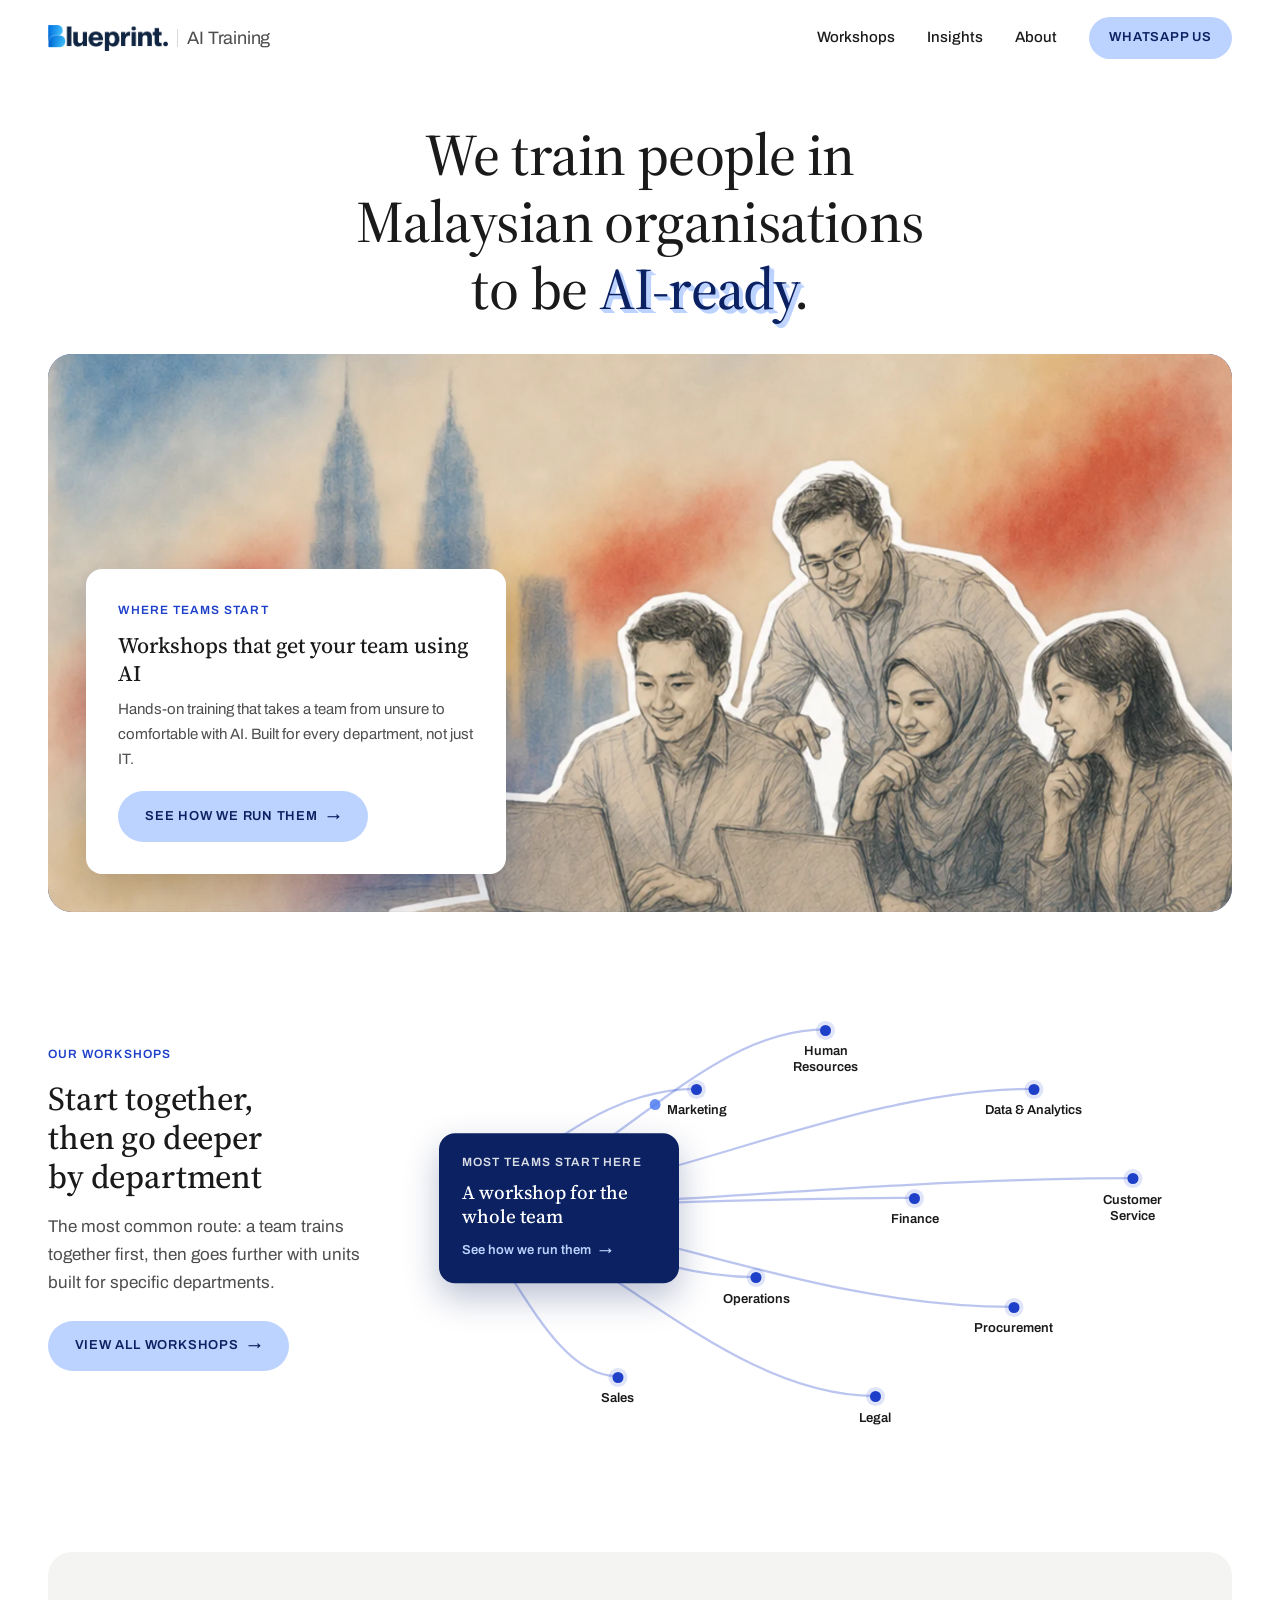
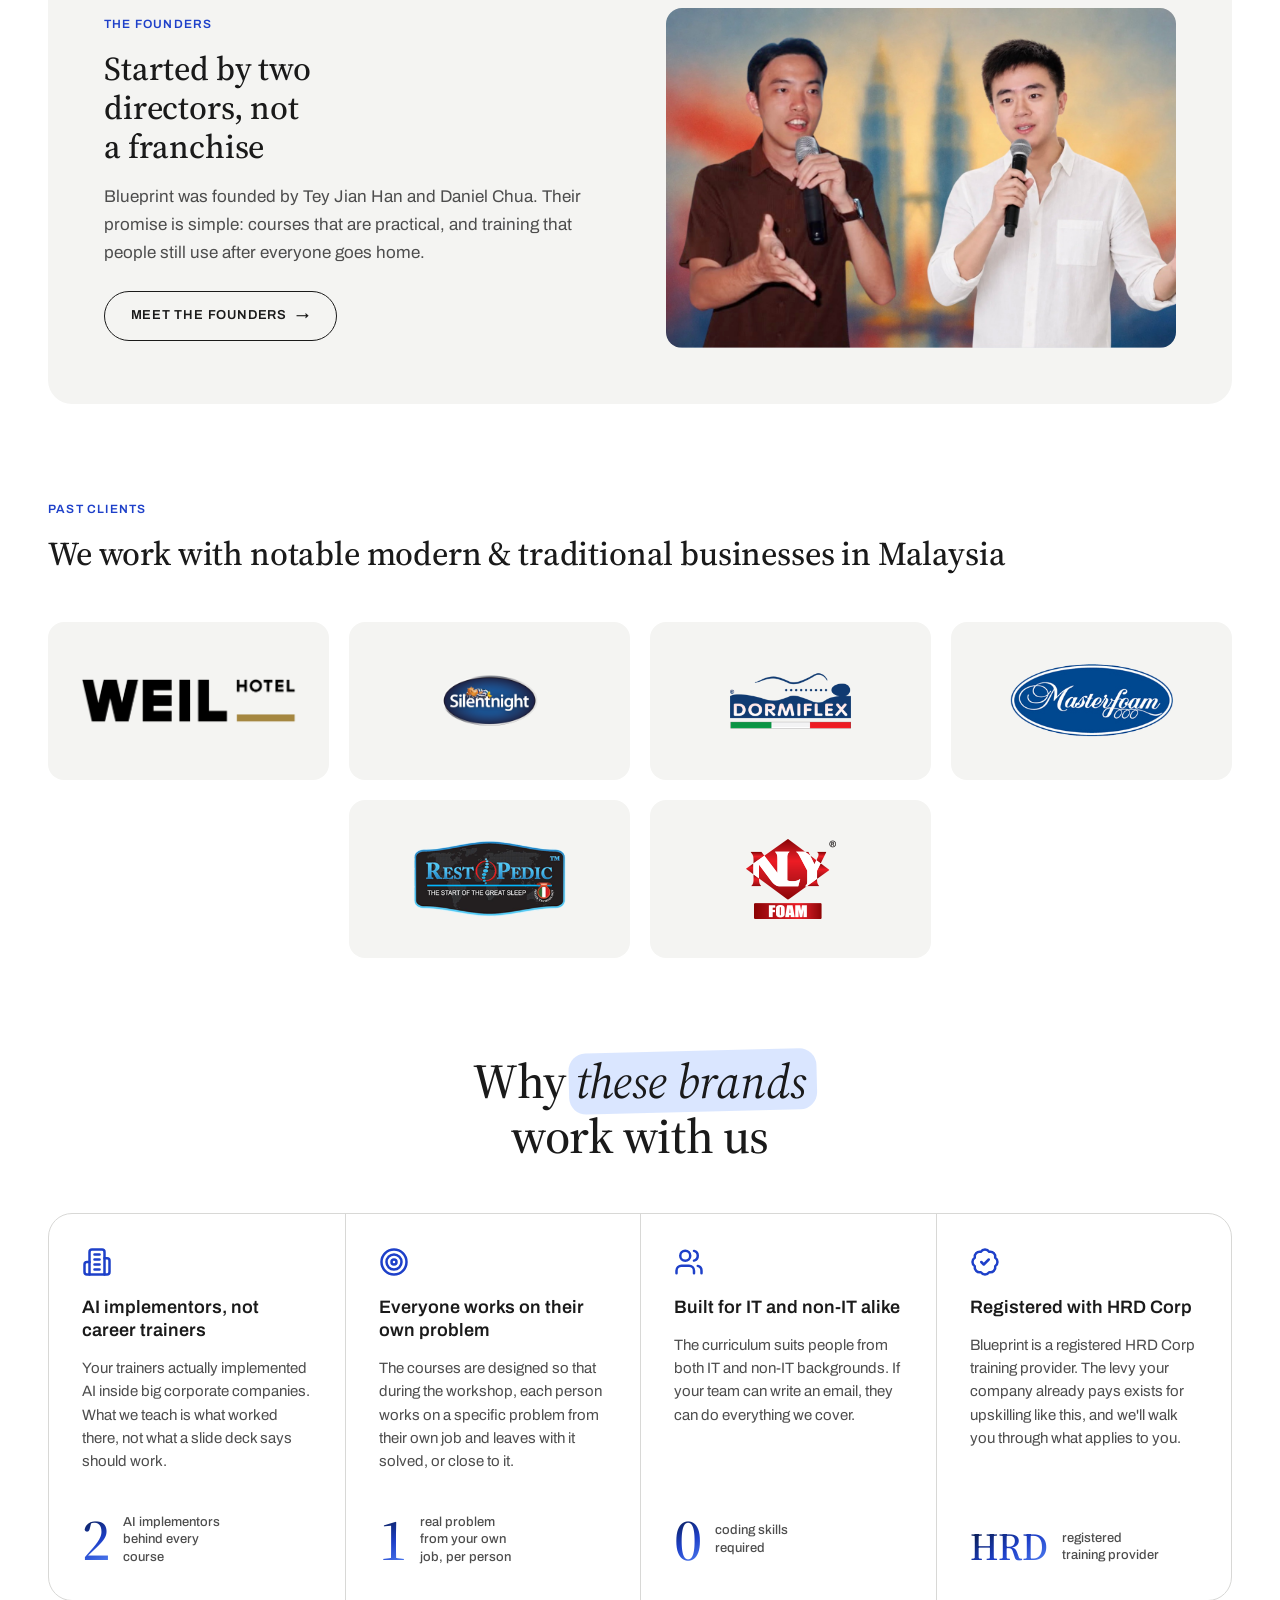
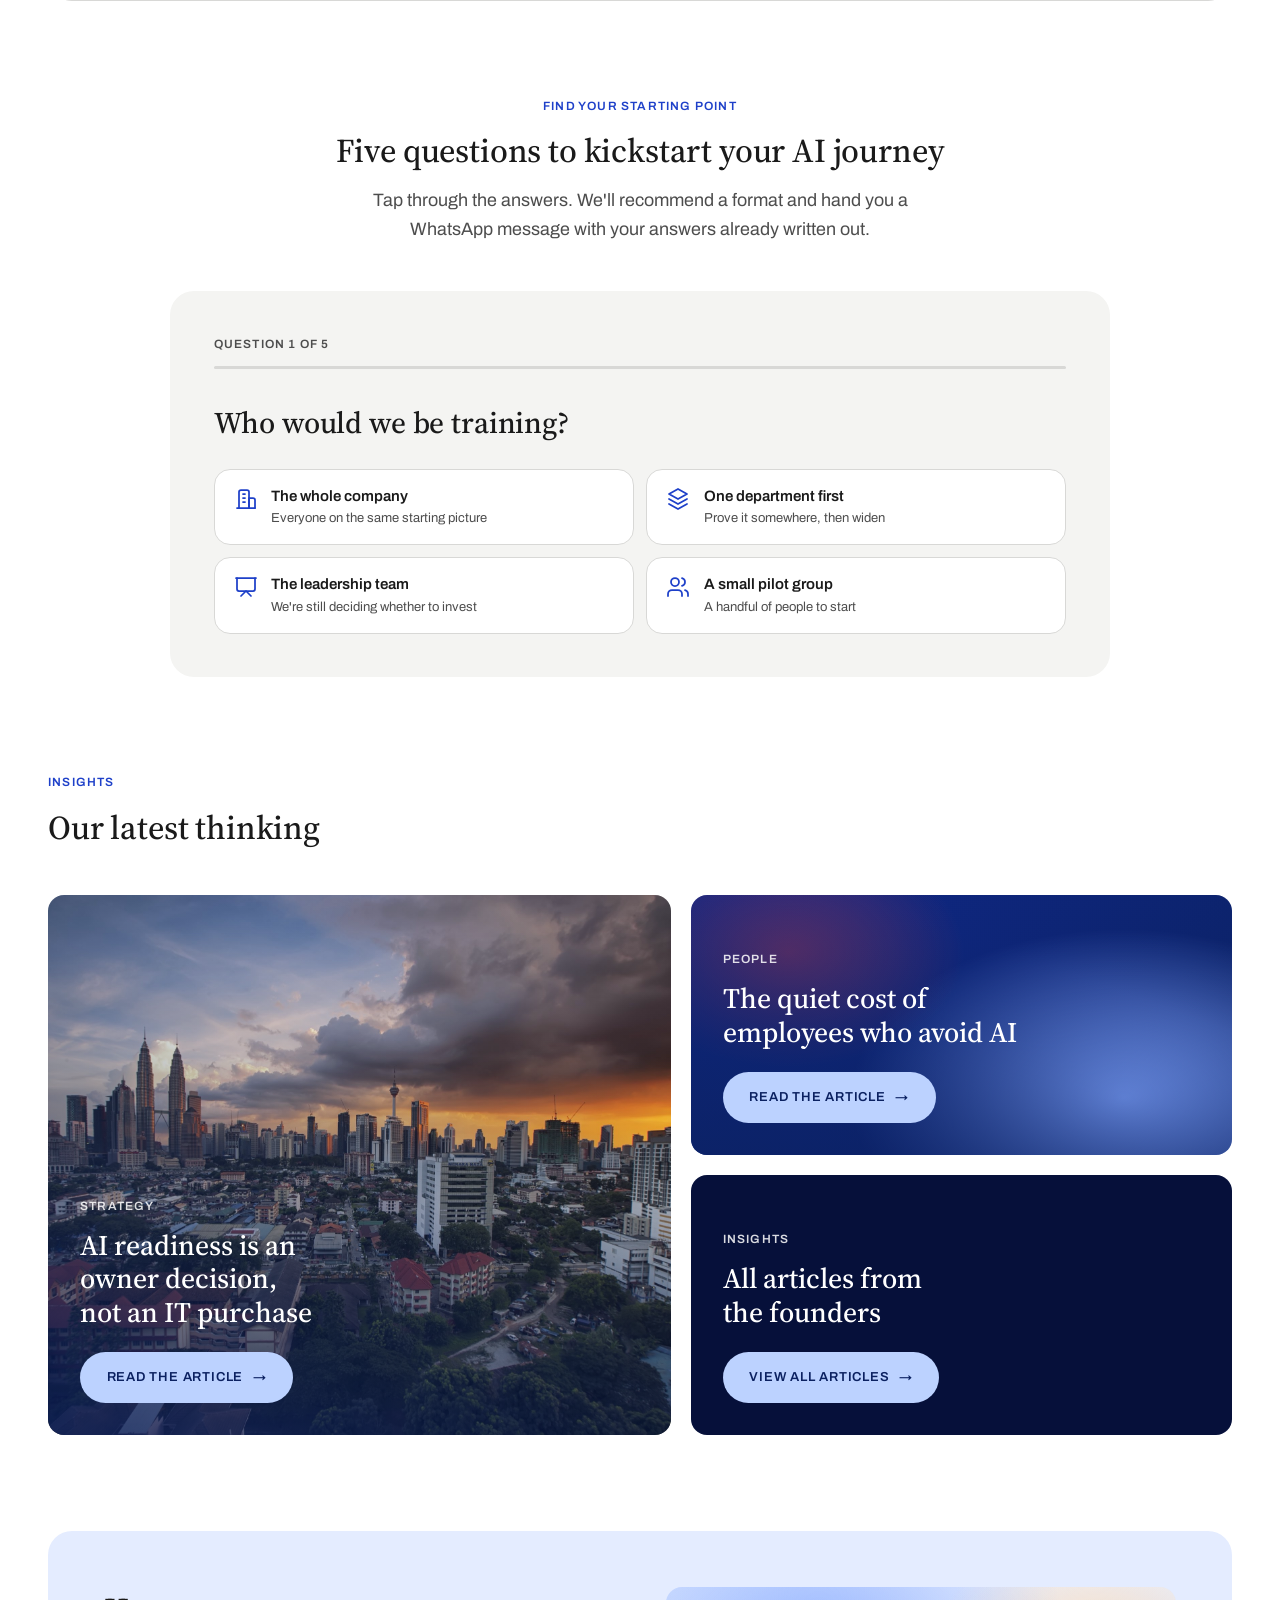
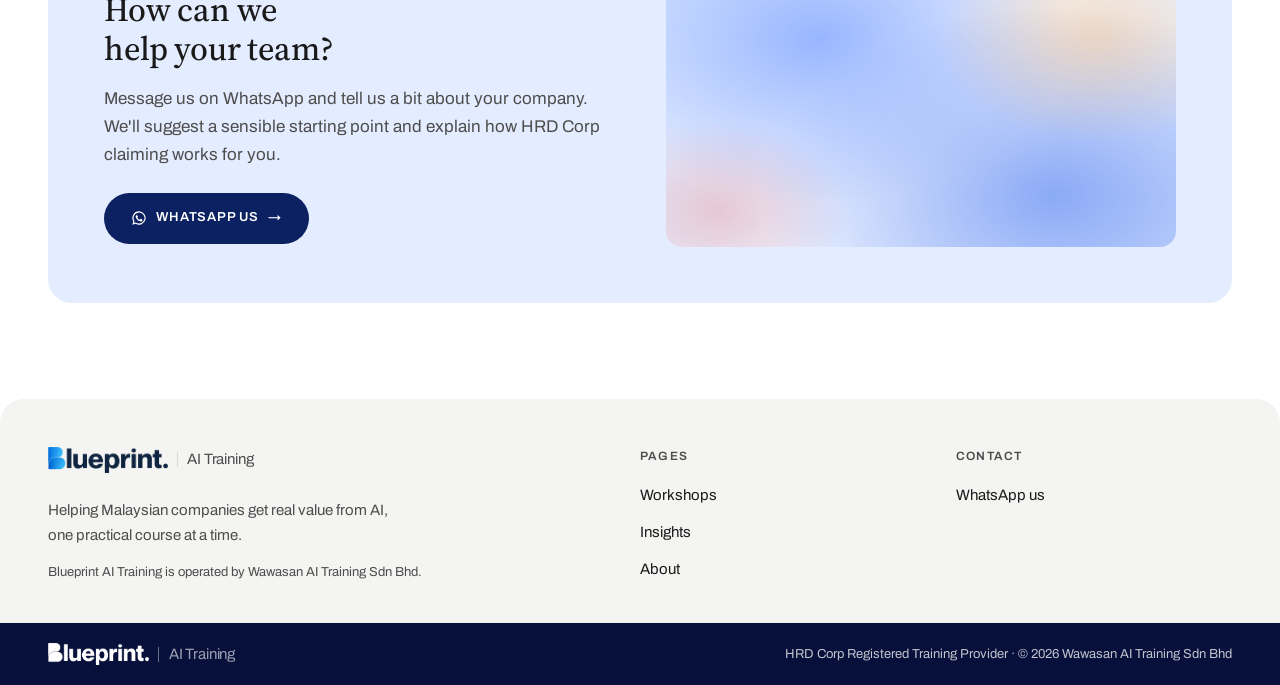
==== commit 95db83e1: "Reword the planner heading Co-Authored-By: Claude Opus 5 (1M context) <noreply@anthropic.com>" ====
--- a/index.html
+++ b/index.html
@@ -238,7 +238,7 @@
 
     <div class="section-head section-head--center">
       <span class="label label--blue">Find your starting point</span>
-      <h2 class="headline">Five questions, and we'll suggest a format</h2>
+      <h2 class="headline">Five questions to kickstart your AI journey</h2>
       <p class="lede">Tap through the answers. We'll recommend a format and hand you a WhatsApp message with your answers already written out.</p>
     </div>
 
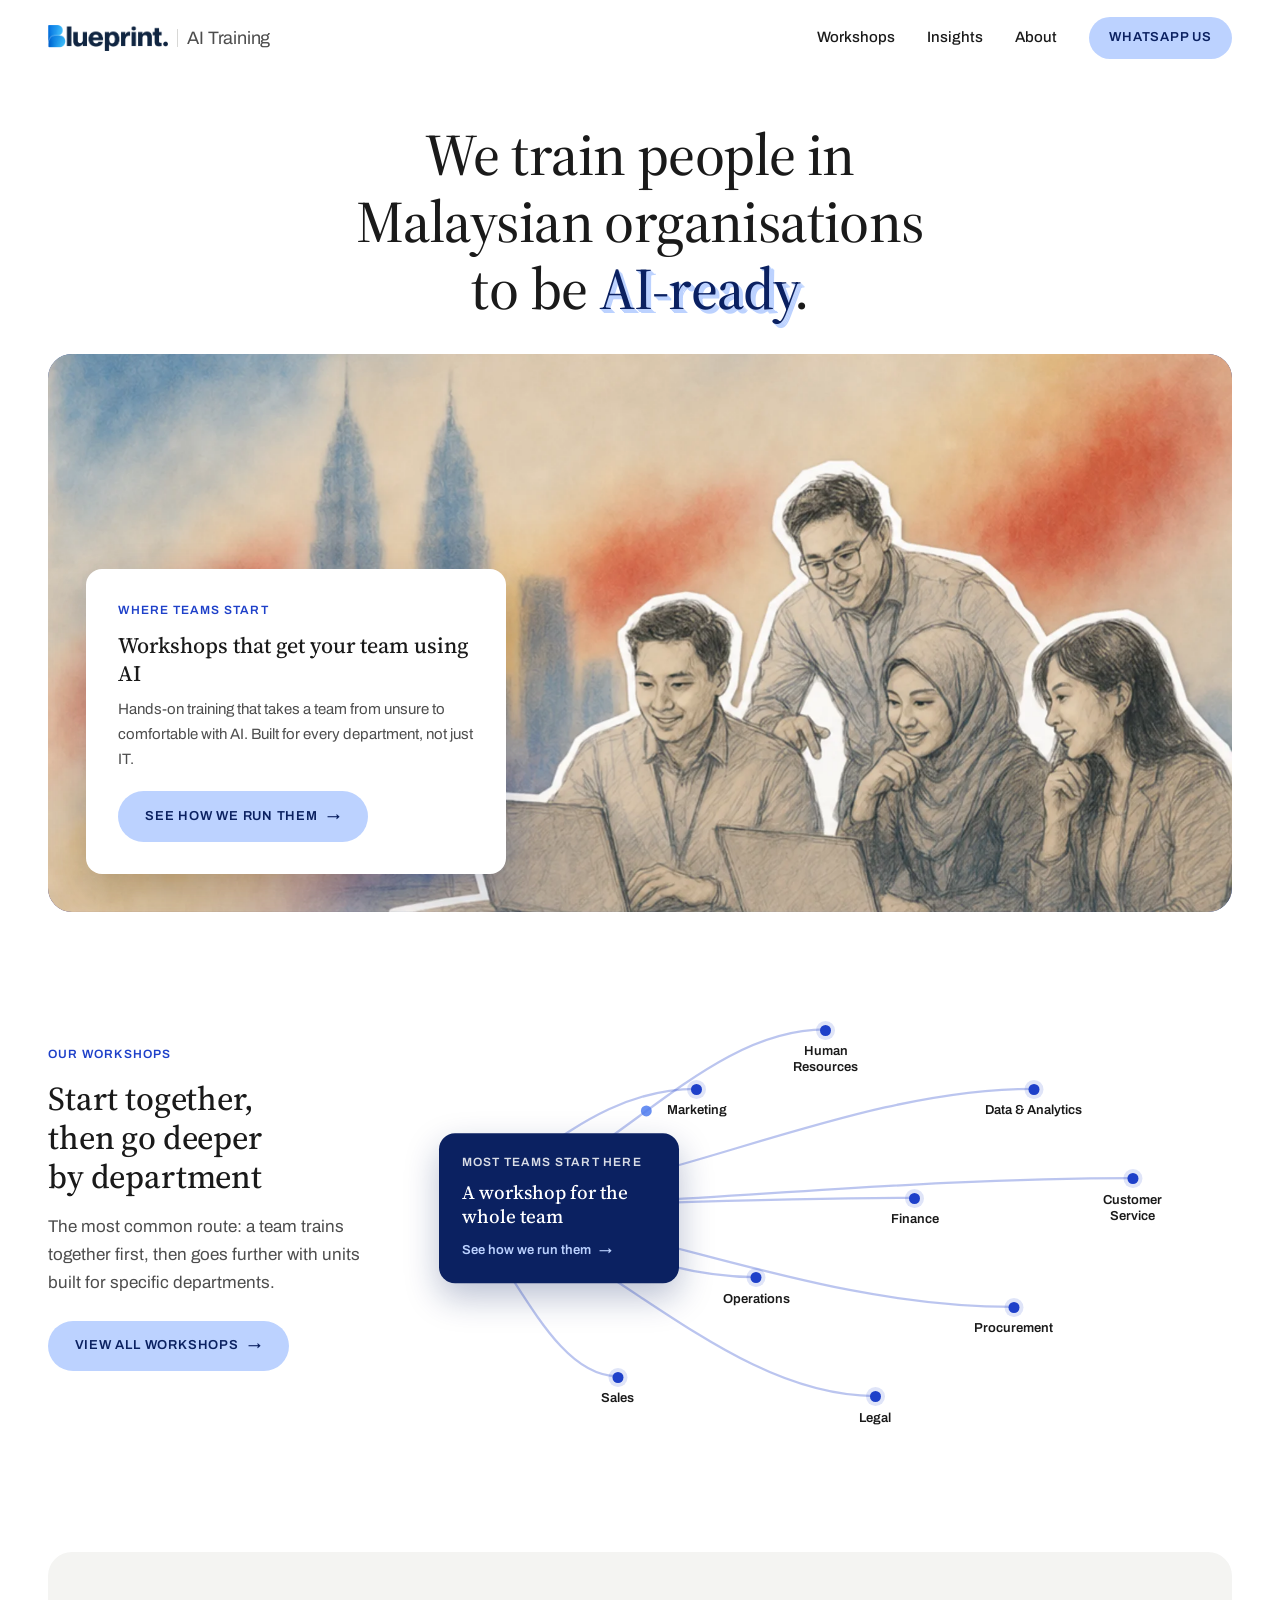
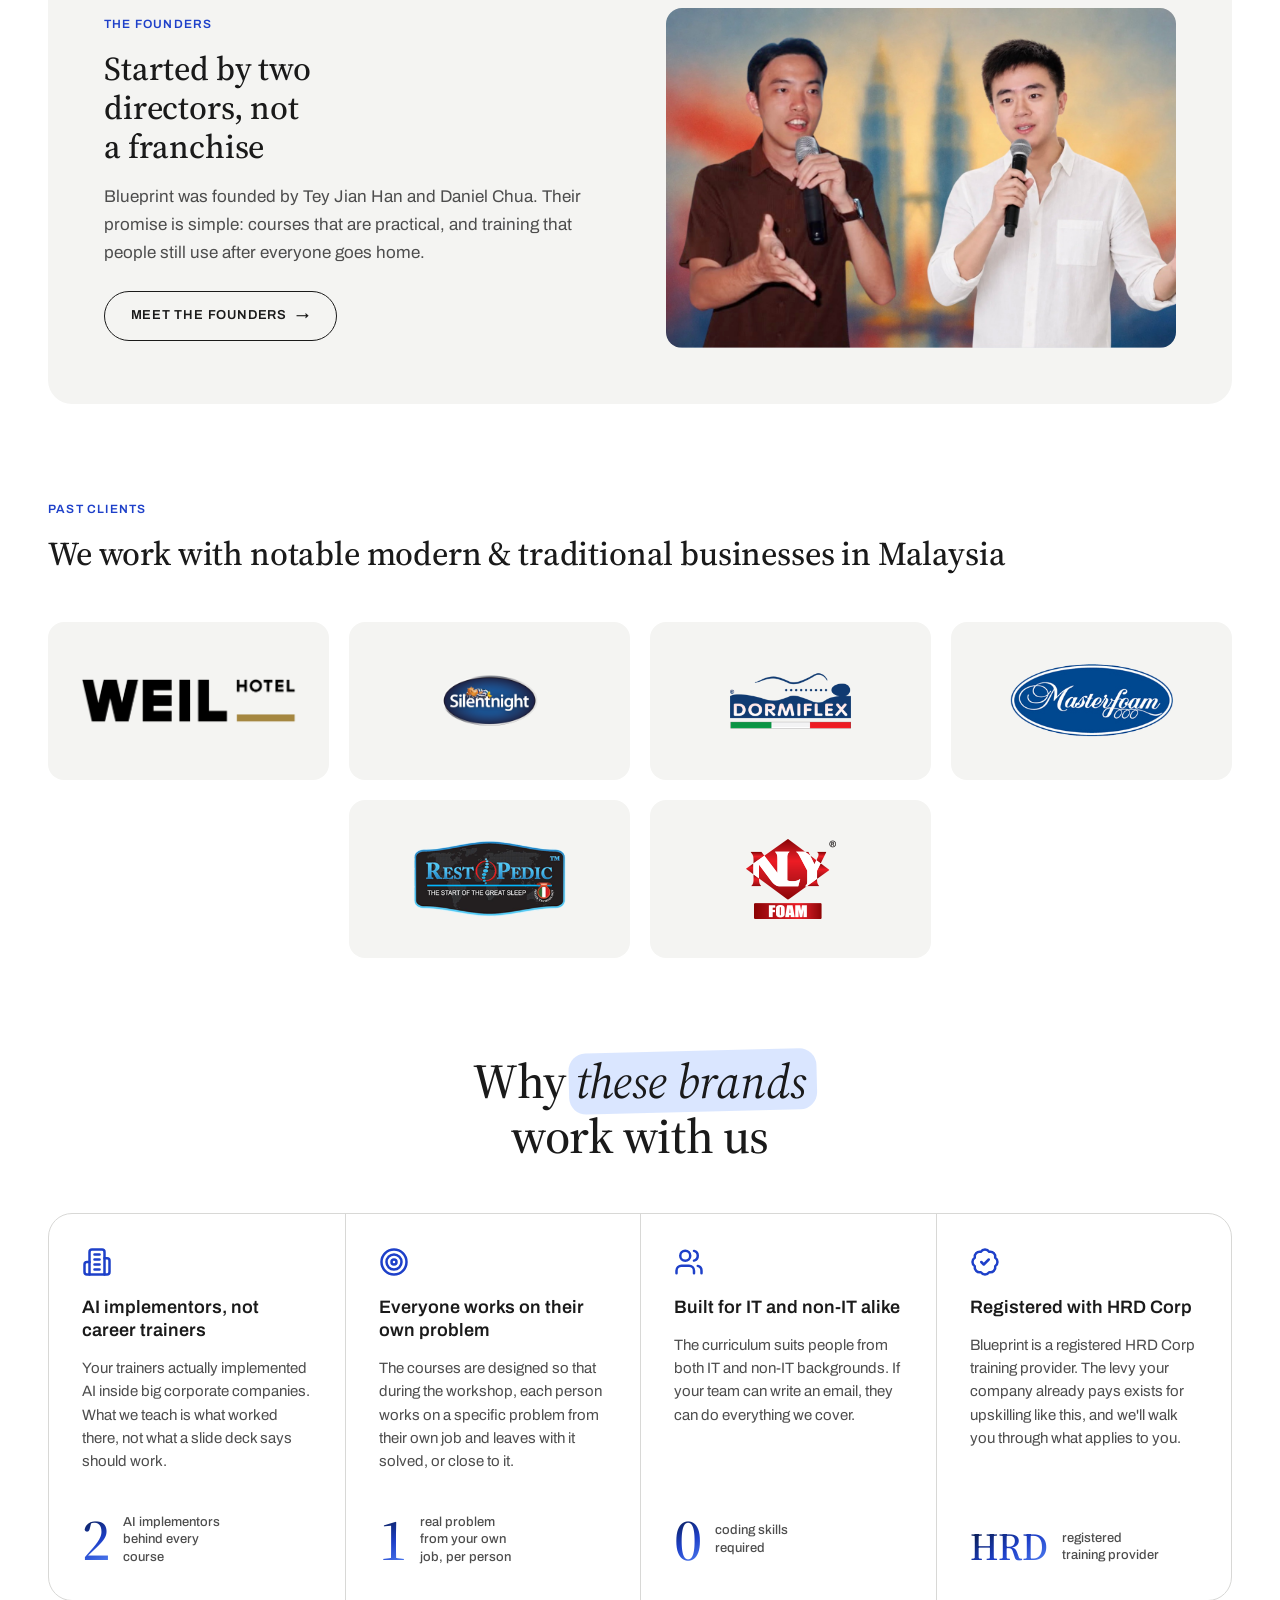
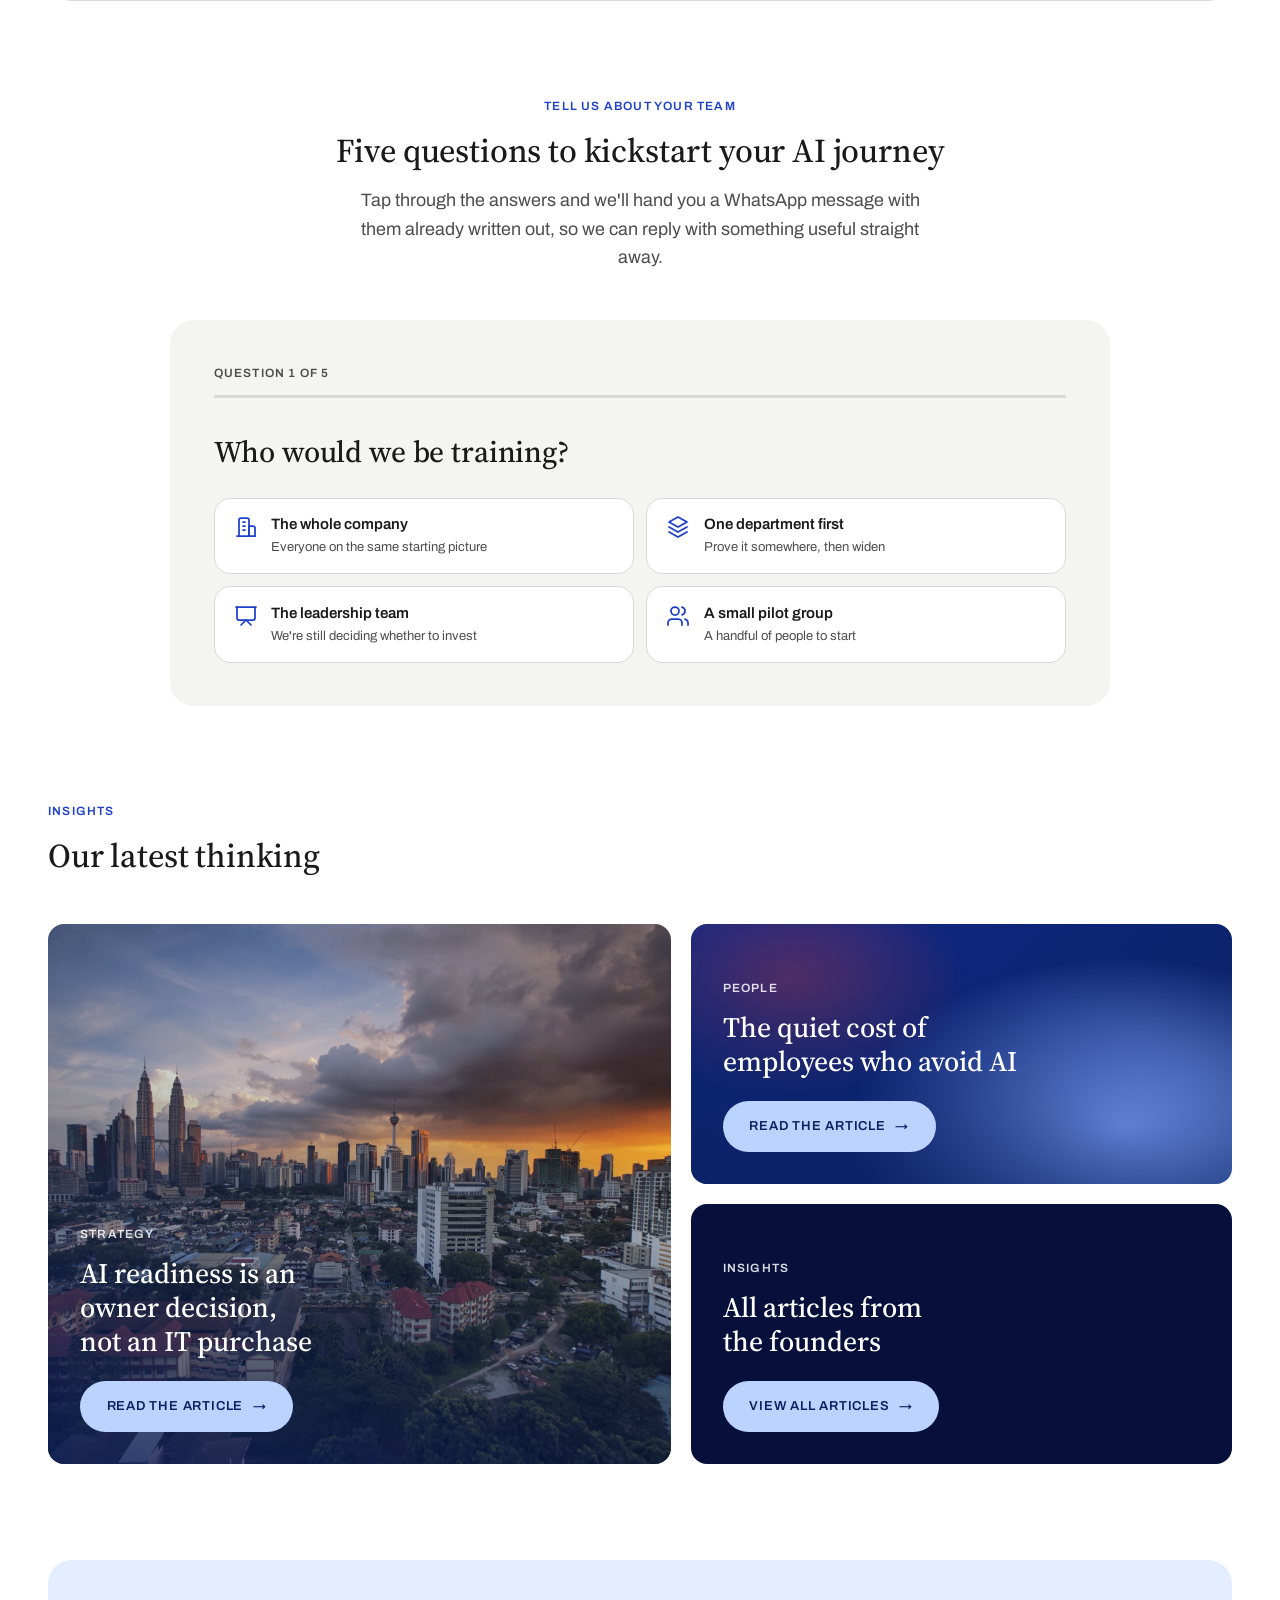
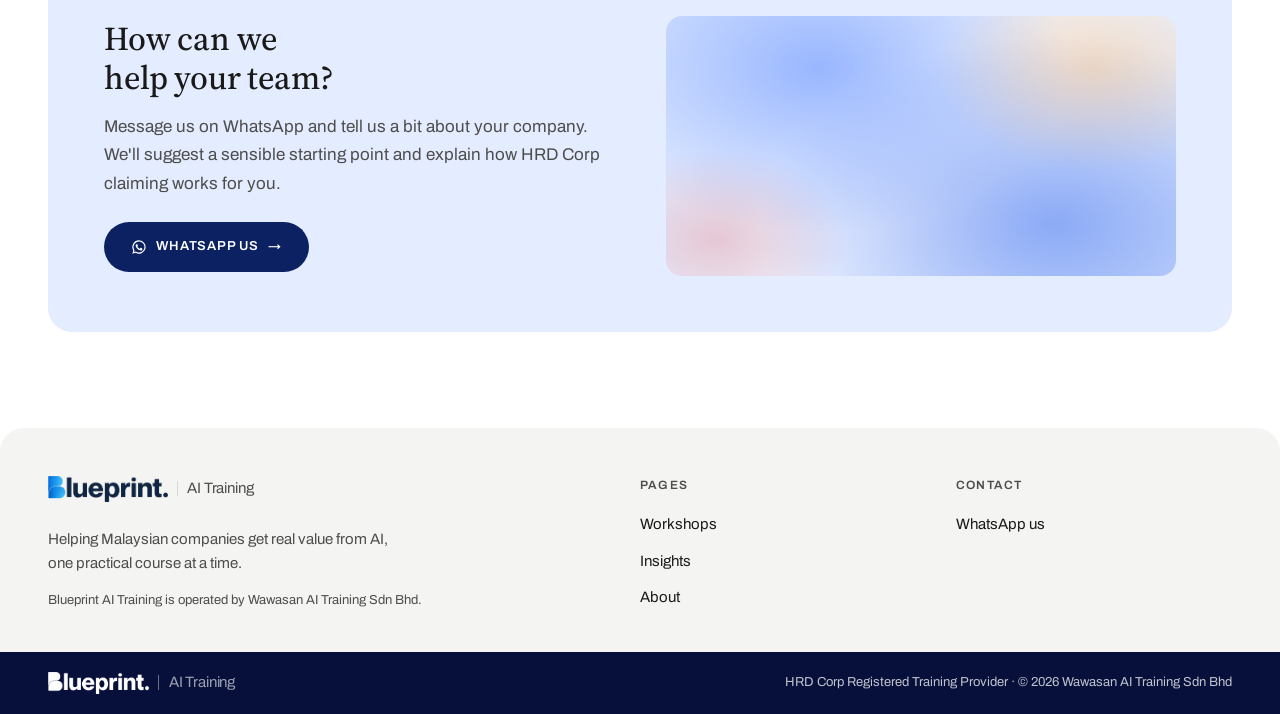
==== commit e468f37b: "Drop the format recommendation from the planner The planner is a lead form now: it collects the five" ====
--- a/index.html
+++ b/index.html
@@ -206,8 +206,8 @@
        presses send themselves inside WhatsApp.
        EDIT: questions and answers live in the markup below, so they can be reworded here.
        Each option's data-value is the exact wording that lands in the WhatsApp message.
-       data-rec on an option ("briefing" | "workshop" | "lab") decides the suggested format;
-       an audience answer with data-rec wins over the readiness answer. -->
+       It deliberately makes no course recommendation: the answers go to the founders,
+       who reply with the format they'd run. -->
   <section class="section container" id="planner" aria-label="Plan your training">
 
     <!-- Icon sprite for the options below. Hidden; referenced with <use>. -->
@@ -237,9 +237,9 @@
     </svg>
 
     <div class="section-head section-head--center">
-      <span class="label label--blue">Find your starting point</span>
+      <span class="label label--blue">Tell us about your team</span>
       <h2 class="headline">Five questions to kickstart your AI journey</h2>
-      <p class="lede">Tap through the answers. We'll recommend a format and hand you a WhatsApp message with your answers already written out.</p>
+      <p class="lede">Tap through the answers and we'll hand you a WhatsApp message with them already written out, so we can reply with something useful straight away.</p>
     </div>
 
     <div class="planner panel panel--paper" data-planner>
@@ -261,7 +261,7 @@
               <svg class="opt-icon" viewBox="0 0 24 24" aria-hidden="true"><use href="#ic-layers"/></svg>
               <span><span class="opt-label">One department first</span><span class="opt-note">Prove it somewhere, then widen</span></span>
             </button>
-            <button type="button" class="opt" data-value="The leadership team" data-rec="briefing">
+            <button type="button" class="opt" data-value="The leadership team">
               <svg class="opt-icon" viewBox="0 0 24 24" aria-hidden="true"><use href="#ic-presentation"/></svg>
               <span><span class="opt-label">The leadership team</span><span class="opt-note">We're still deciding whether to invest</span></span>
             </button>
@@ -309,19 +309,19 @@
         <div class="planner-step" data-step data-key="readiness" data-summary="Where they are with AI" role="group" aria-labelledby="pq-readiness">
           <h3 class="planner-q" id="pq-readiness">Where is your team with AI today?</h3>
           <div class="planner-opts">
-            <button type="button" class="opt" data-value="Barely started, and some are wary" data-rec="workshop">
+            <button type="button" class="opt" data-value="Barely started, and some are wary">
               <svg class="opt-icon" viewBox="0 0 24 24" aria-hidden="true"><use href="#ic-seed"/></svg>
               <span><span class="opt-label">Barely started</span><span class="opt-note">Some of them are wary of it</span></span>
             </button>
-            <button type="button" class="opt" data-value="A few people use it on their own" data-rec="workshop">
+            <button type="button" class="opt" data-value="A few people use it on their own">
               <svg class="opt-icon" viewBox="0 0 24 24" aria-hidden="true"><use href="#ic-user"/></svg>
               <span><span class="opt-label">A few use it on their own</span><span class="opt-note">Nothing consistent across the team</span></span>
             </button>
-            <button type="button" class="opt" data-value="Tried it, but the habits didn't stick" data-rec="lab">
+            <button type="button" class="opt" data-value="Tried it, but the habits didn't stick">
               <svg class="opt-icon" viewBox="0 0 24 24" aria-hidden="true"><use href="#ic-repeat"/></svg>
               <span><span class="opt-label">Tried it, didn't stick</span><span class="opt-note">Interest faded after the novelty</span></span>
             </button>
-            <button type="button" class="opt" data-value="Comfortable already, we want to go deeper" data-rec="lab">
+            <button type="button" class="opt" data-value="Comfortable already, we want to go deeper">
               <svg class="opt-icon" viewBox="0 0 24 24" aria-hidden="true"><use href="#ic-gauge"/></svg>
               <span><span class="opt-label">Comfortable already</span><span class="opt-note">We want to go deeper on real work</span></span>
             </button>
@@ -370,11 +370,11 @@
           </div>
         </div>
 
-        <!-- Result. The three formats and their descriptions match workshop.html. -->
+        <!-- Result: the answers, ready to send. No course is suggested here. -->
         <div class="planner-step planner-result" data-result>
-          <span class="label label--blue">What we'd suggest</span>
-          <h3 class="planner-q" data-rec-title>A workshop</h3>
-          <p class="planner-rec-note" data-rec-note></p>
+          <span class="label label--blue">Ready to send</span>
+          <h3 class="planner-q">Here's what we'll get</h3>
+          <p class="planner-rec-note">Check it over and change anything by tapping an answer. We'll read it and come back with the format we'd run for you, an outline and a rough cost.</p>
           <ul class="planner-summary" data-summary-list></ul>
           <div class="planner-send">
             <label class="planner-field">
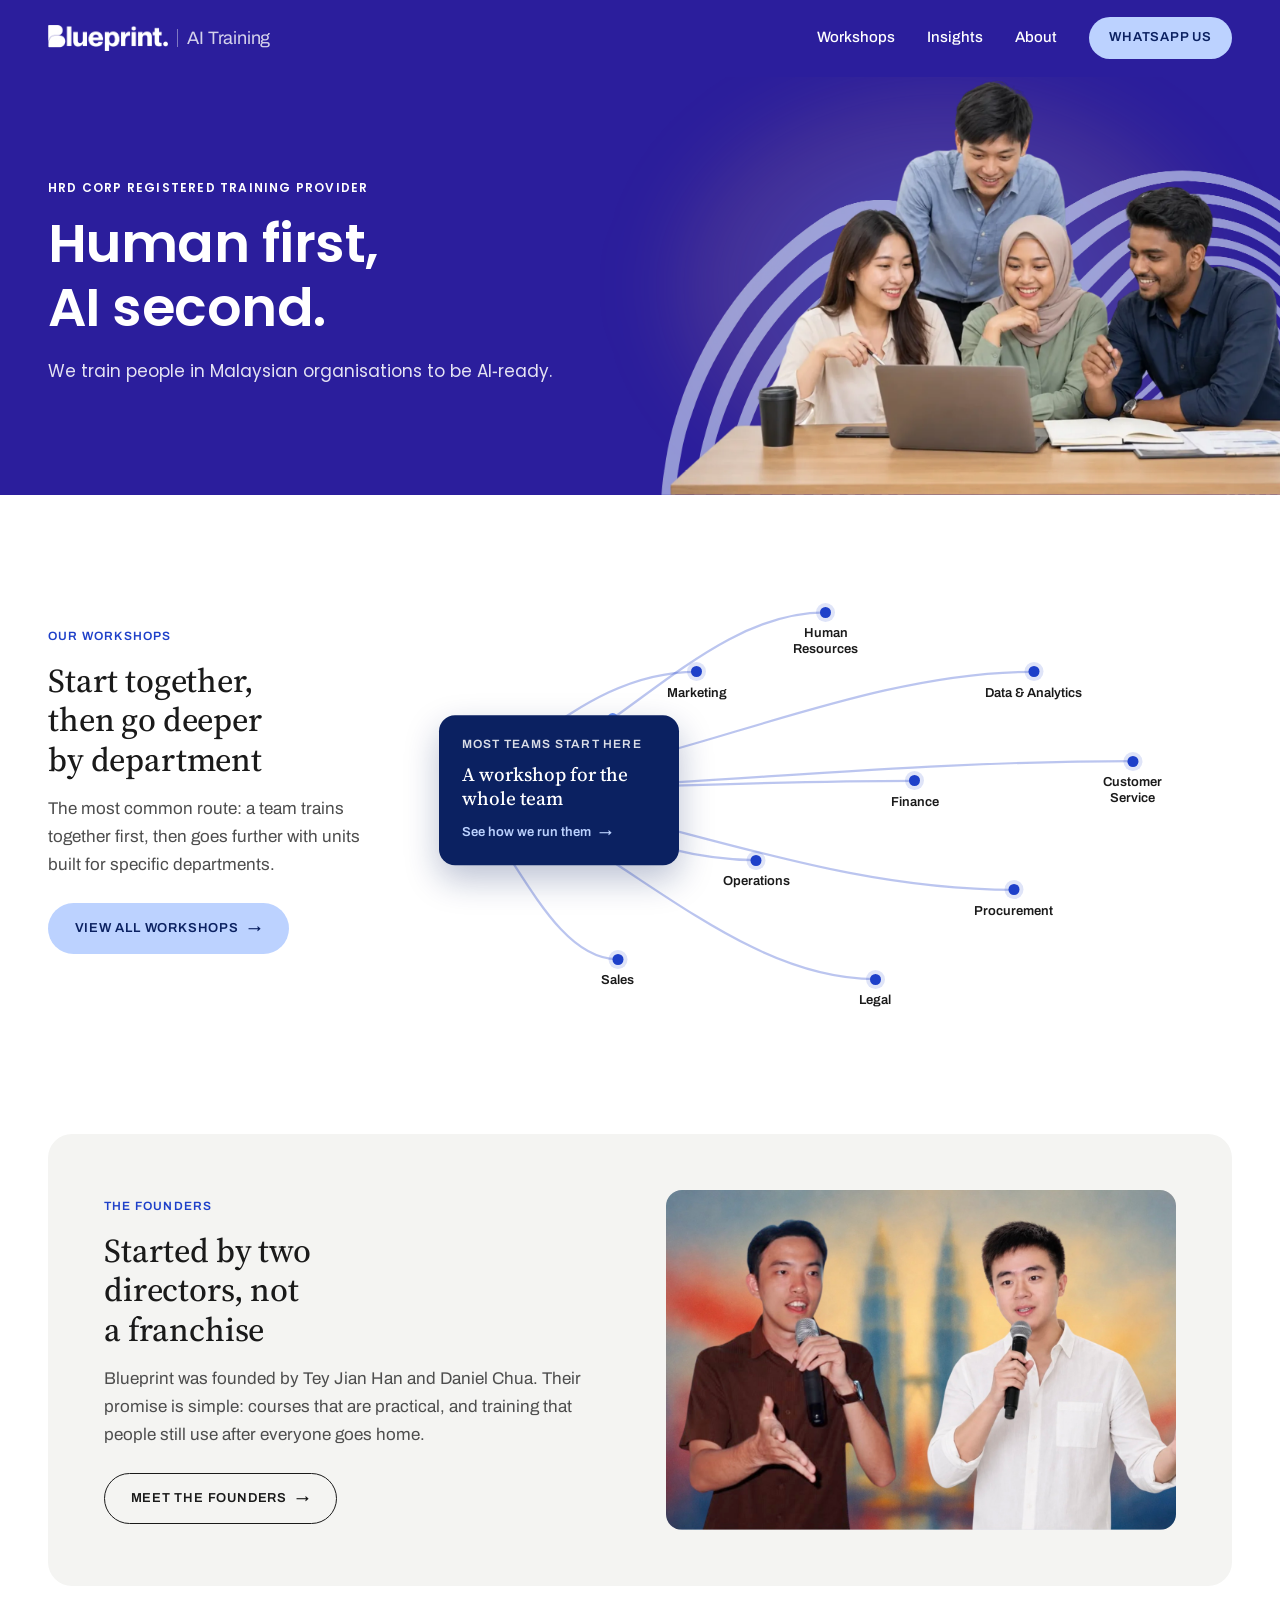
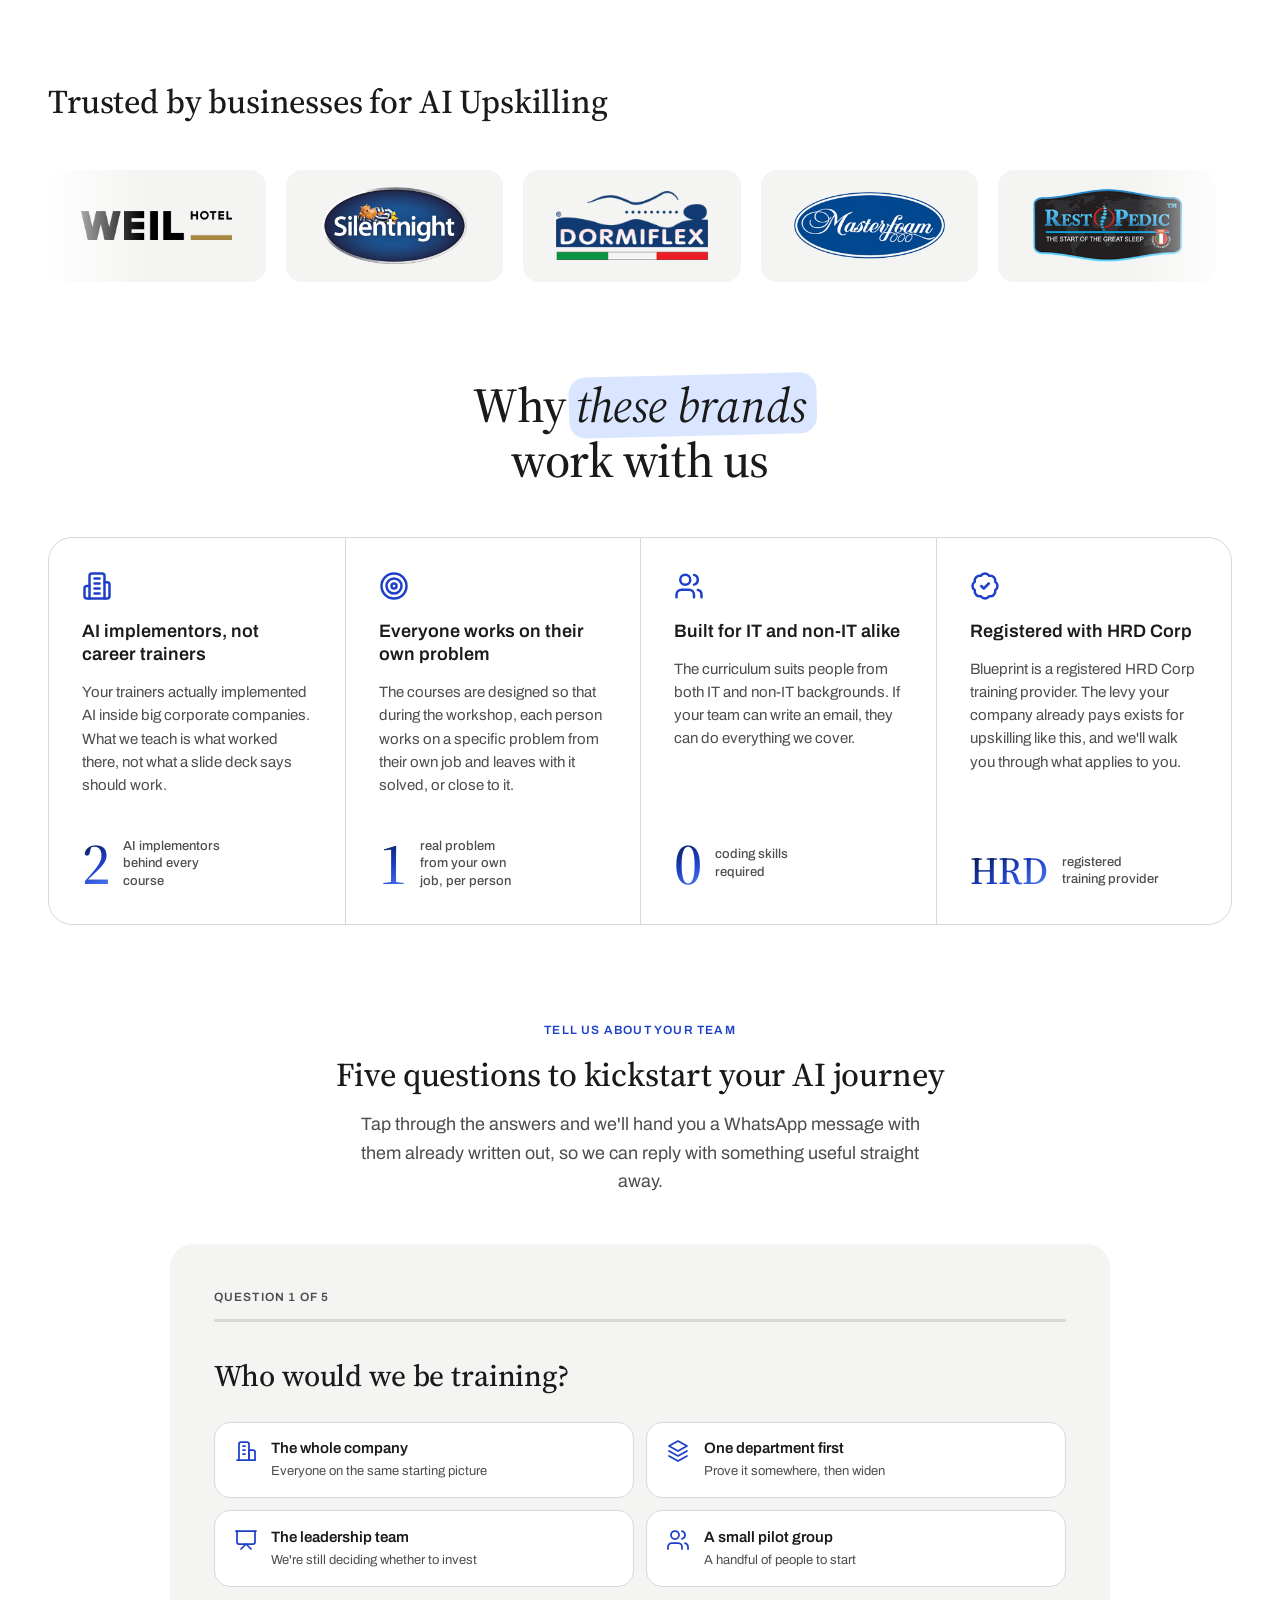
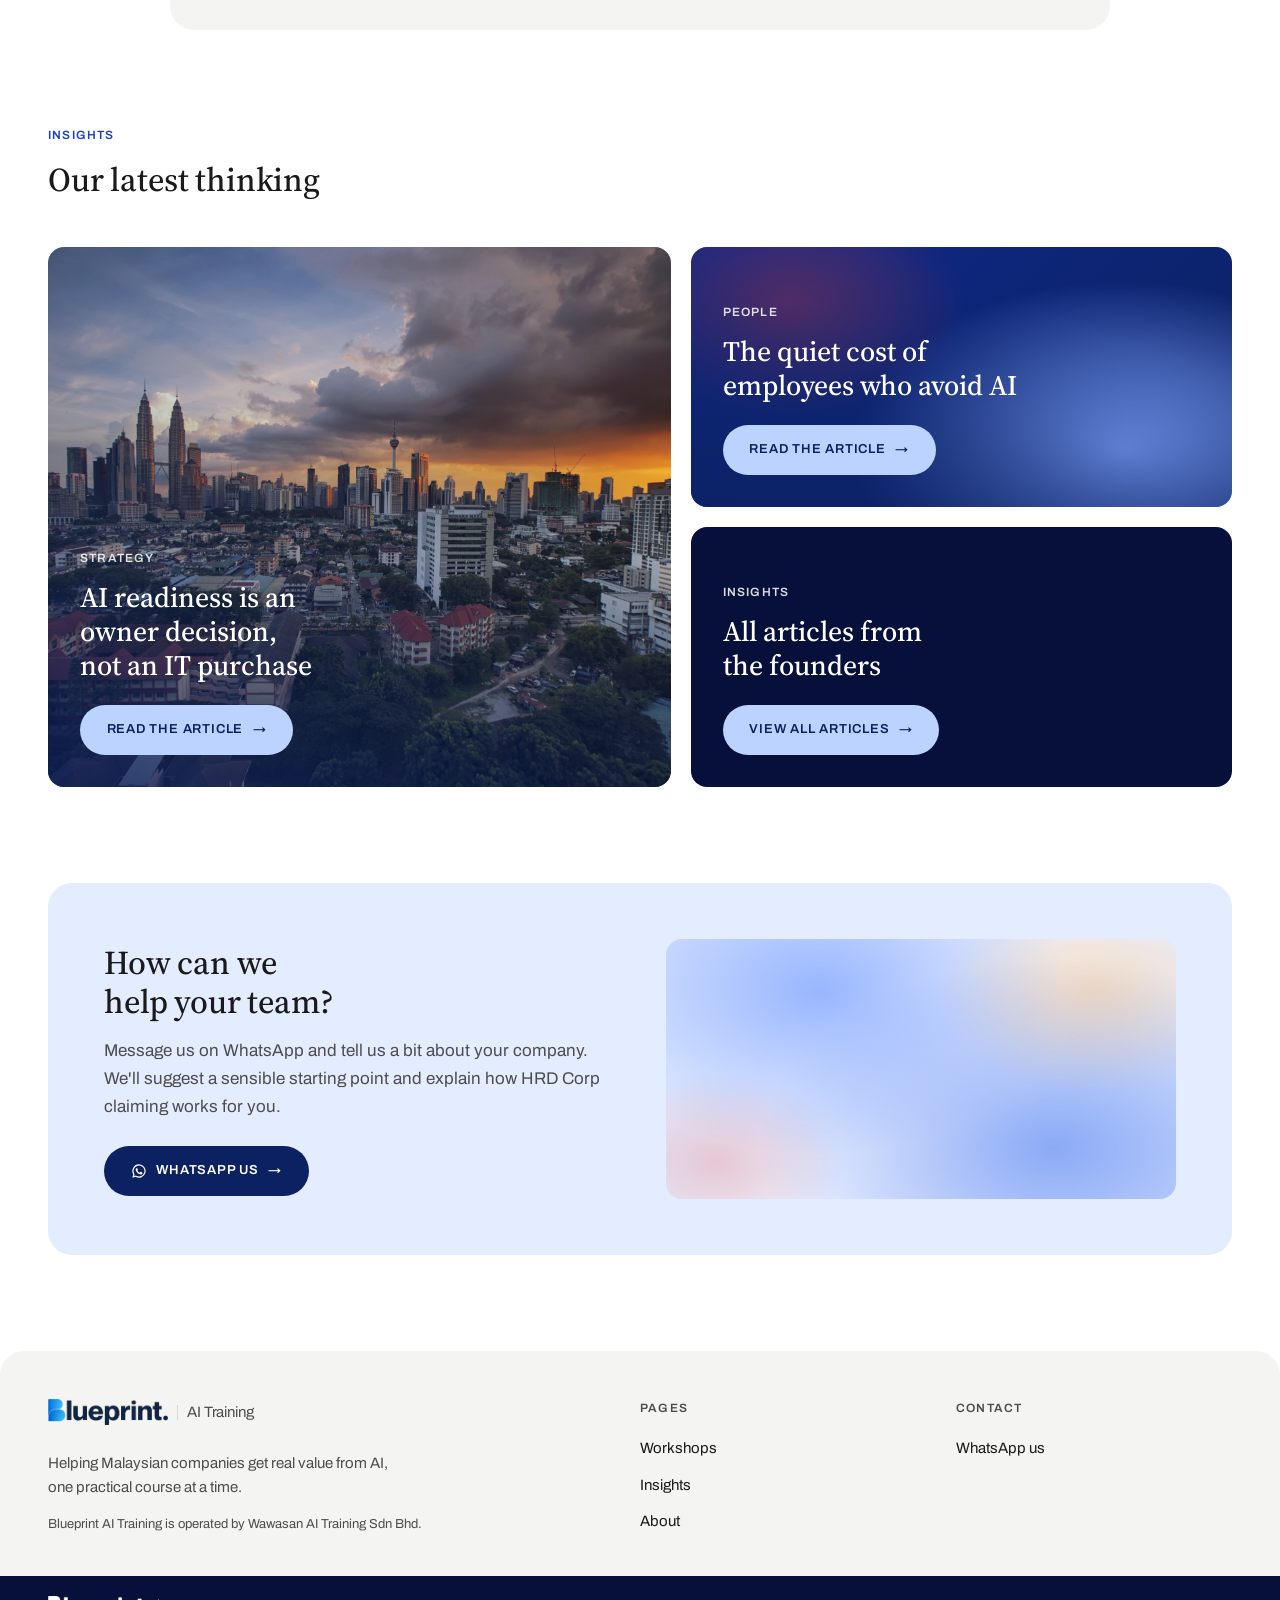
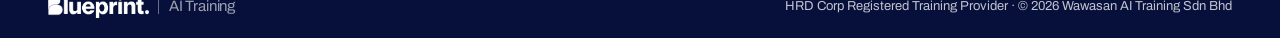
==== commit ed7a68d1: "Edit hero and client section" ====
--- a/index.html
+++ b/index.html
@@ -1,11 +1,11 @@
 <!doctype html>
 <!--
-DIRECTION CONTRACT (v2, replaces bunga-raya v1)
-THESIS: Malaysian AI training firm in today's BCG grammar: white ground, inset rounded panels, pill actions. Refuses full-width color bands and literal national iconography.
-OWN-WORLD: Source Serif 4 display over Archivo; blue family (deep #0b2161, pill #bcd2ff, accent #1e40c9); Malaysian red/amber appear only as glints inside gradient art; radii 16/24px; chips; KL dusk photo.
-STORY: An HR lead or owner recognises consulting-grade calm, sees practical training they could actually run, taps WhatsApp.
-FIRST VIEWPORT: Centered serif statement over white, then an inset hero card (sketched Malaysian team over gradient art) carrying a floating white workshop card with pill CTA.
-FORM: User-pinned v2 (BCG homepage screenshots, 2026-07-23): insights mosaic with view-all card, pill buttons, panels never full-bleed.
+DIRECTION CONTRACT (v2.4: hero band in the reference's type, founder-pinned 2026-08-14)
+THESIS: Malaysian AI training firm in today's BCG grammar: white ground, inset rounded panels, pill actions, no literal national iconography. One sanctioned exception: home opens on a full-bleed indigo field (band #2b1e9c, sampled from the founder's reference screenshot) shared by the header and hero.
+OWN-WORLD: Source Serif 4 display over Archivo site-wide; the band alone speaks Poppins per the reference. Blue family (band #2b1e9c, deep #0b2161, pill #bcd2ff, accent #1e40c9); all-white type on the band; radii 16/24px; chips.
+STORY: An HR lead or owner recognises consulting-grade calm, sees practical claimable training, taps WhatsApp (the nav pill; the hero carries no buttons).
+FIRST VIEWPORT: The band at the reference's proportions: HRD Corp eyebrow, "Human first, AI second." in white Poppins 600, one-line lede on the left; the founder's full-frame team photo (never cropped) anchored large to the band's bottom edge on the right, no backdrop element.
+FORM: User-pinned v2 (BCG screenshots 2026-07-23) + hero reference (2026-08-14).
 -->
 <html lang="en">
 <head>
@@ -21,12 +21,12 @@
   <link rel="icon" type="image/svg+xml" href="assets/favicon.svg">
   <link rel="preconnect" href="https://fonts.googleapis.com">
   <link rel="preconnect" href="https://fonts.gstatic.com" crossorigin>
-  <link href="https://fonts.googleapis.com/css2?family=Archivo:wght@400;500;600;700&family=Source+Serif+4:ital,opsz,wght@0,8..60,400;0,8..60,500;1,8..60,400&display=swap" rel="stylesheet">
+  <link href="https://fonts.googleapis.com/css2?family=Archivo:wght@400;500;600;700&family=Poppins:wght@400;600&family=Source+Serif+4:ital,opsz,wght@0,8..60,400;0,8..60,500;1,8..60,400&display=swap" rel="stylesheet">
   <link rel="stylesheet" href="css/styles.css">
 </head>
 <body>
 
-<header class="site-header">
+<header class="site-header site-header--band">
   <div class="container">
     <a class="brand" href="index.html" aria-label="Blueprint AI Training home">
       <img class="brand-logo" src="assets/img/blueprint-logo.png" alt="Blueprint" width="590" height="128">
@@ -46,21 +46,20 @@
 
 <main>
 
-  <!-- Centered intro -->
-  <section class="intro container">
-    <h1 class="display display-xl intro-rise">We train people in Malaysian organisations to be <span class="dim">AI&#8209;ready</span>.</h1>
-  </section>
-
-  <!-- Hero card: sketched cover over the gradient art (art shows if the image fails).
-       Deliberately does not name a specific module; the detail lives on module.html while accreditation is pending. -->
-  <section class="container" aria-label="Our workshops">
-    <div class="hero-card panel art">
-      <img class="hero-bg" src="assets/img/2day-cover.webp" alt="Sketch of a Malaysian team working on laptops together, with the Kuala Lumpur skyline behind them">
-      <div class="hero-float" data-rise>
-        <span class="label label--blue">Where teams start</span>
-        <h2>Workshops that get your team using AI</h2>
-        <p>Hands-on training that takes a team from unsure to comfortable with AI. Built for every department, not just IT.</p>
-        <a class="btn btn--pill" href="workshop.html">See how we run them <span class="arrow" aria-hidden="true">&rarr;</span></a>
+  <!-- The hero band: the header and hero share one full-bleed indigo field
+       matched to the founder's reference (2026-08-14). Button-free; the nav
+       pill carries the conversion. The team photo anchors to the band's
+       bottom edge. EDIT: eyebrow, headline and lede are plain text below. -->
+  <section class="hero-band">
+    <div class="container hero-band-inner">
+      <div class="hero-band-copy">
+        <span class="label">HRD Corp registered training provider</span>
+        <h1 class="display display-xl intro-rise">Human first,<br>AI second.</h1>
+        <p class="hero-band-lede">We train people in Malaysian organisations to be AI&#8209;ready.</p>
+      </div>
+      <div class="hero-band-media">
+        <!-- Source file: assets/img/cover_group.png (cover_group.webp is the same frame at full resolution, webp-encoded) -->
+        <img src="assets/img/cover_group.webp" alt="Four Malaysian teammates gathered around one laptop, talking through what is on the screen" width="1920" height="1080" fetchpriority="high">
       </div>
     </div>
   </section>
@@ -87,6 +86,7 @@
   </section>
 
   <!-- Workshops: the shared starting course routing into departments, drawn on the white ground -->
+
   <section class="section container" aria-label="Our workshops">
     <div class="route">
       <div class="route-intro">
@@ -149,20 +149,27 @@
   </section>
 
   <!-- Past clients -->
-  <section class="section container" aria-label="Past clients">
+  <section class="section container" aria-label="Trusted by businesses for AI Upskilling">
     <div class="section-head">
-      <span class="label label--blue">Past clients</span>
-      <h2 class="headline">We work with notable modern &amp; traditional businesses in Malaysia</h2>
-    </div>
-    <!-- EDIT: confirm the client names below; add or remove logos in assets/img/credentials (4 per row on desktop) -->
-    <ul class="logo-grid" data-in>
-      <li class="logo-tile" style="--i: 0;"><img src="assets/img/credentials/weil.png" alt="Weil Hotel"></li>
-      <li class="logo-tile" style="--i: 1;"><img src="assets/img/credentials/cropped-Silent-Night-Favicon.png" alt="Silentnight"></li>
-      <li class="logo-tile" style="--i: 2;"><img src="assets/img/credentials/brand-dormiflex.png" alt="Dormiflex"></li>
-      <li class="logo-tile" style="--i: 3;"><img src="assets/img/credentials/brand-masterfoam01-2.png" alt="Masterfoam"></li>
-      <li class="logo-tile" style="--i: 4;"><img src="assets/img/credentials/brand-rest-pedic.png" alt="Rest-Pedic"></li>
-      <li class="logo-tile" style="--i: 5;"><img src="assets/img/credentials/nly-logo.png" alt="NLY Foam"></li>
-    </ul>
+      <h2 class="headline">Trusted by businesses for AI Upskilling</h2>
+    </div>
+    <!-- EDIT: confirm the client names below; add or remove logos in assets/img/credentials -->
+    <div class="client-marquee" data-in>
+      <div class="client-marquee-track">
+        <div class="client-marquee-tile"><img src="assets/img/credentials/weil.png" alt="Weil Hotel"></div>
+        <div class="client-marquee-tile"><img src="assets/img/credentials/cropped-Silent-Night-Favicon.png" alt="Silentnight"></div>
+        <div class="client-marquee-tile"><img src="assets/img/credentials/brand-dormiflex.png" alt="Dormiflex"></div>
+        <div class="client-marquee-tile"><img src="assets/img/credentials/brand-masterfoam01-2.png" alt="Masterfoam"></div>
+        <div class="client-marquee-tile"><img src="assets/img/credentials/brand-rest-pedic.png" alt="Rest-Pedic"></div>
+        <div class="client-marquee-tile"><img src="assets/img/credentials/nly-logo.png" alt="NLY Foam"></div>
+        <div class="client-marquee-tile" aria-hidden="true"><img src="assets/img/credentials/weil.png" alt=""></div>
+        <div class="client-marquee-tile" aria-hidden="true"><img src="assets/img/credentials/cropped-Silent-Night-Favicon.png" alt=""></div>
+        <div class="client-marquee-tile" aria-hidden="true"><img src="assets/img/credentials/brand-dormiflex.png" alt=""></div>
+        <div class="client-marquee-tile" aria-hidden="true"><img src="assets/img/credentials/brand-masterfoam01-2.png" alt=""></div>
+        <div class="client-marquee-tile" aria-hidden="true"><img src="assets/img/credentials/brand-rest-pedic.png" alt=""></div>
+        <div class="client-marquee-tile" aria-hidden="true"><img src="assets/img/credentials/nly-logo.png" alt=""></div>
+      </div>
+    </div>
   </section>
 
   <!-- Why us -->
--- a/css/styles.css
+++ b/css/styles.css
@@ -8,6 +8,7 @@
 
 :root {
   /* Blue accent family */
+  --band: #2b1e9c;           /* home header + hero field, matched to the founder's reference */
   --blue-deep: #0b2161;      /* dark panels, footer bar */
   --blue-deeper: #06103a;    /* footer bottom bar */
   --blue: #1e40c9;           /* links, small accents (AA on white) */
@@ -36,6 +37,8 @@
   /* Type */
   --font: "Archivo", "Helvetica Neue", Arial, sans-serif;
   --font-serif: "Source Serif 4", Georgia, serif;
+  /* Hero band only, after the founder's reference; loaded on index.html */
+  --font-hero: "Poppins", "Archivo", "Helvetica Neue", Arial, sans-serif;
 
   --measure: 68ch;
   --container: 1280px;
@@ -72,6 +75,12 @@
   outline: 2px solid var(--blue);
   outline-offset: 3px;
 }
+/* Accent blue vanishes on the indigo surfaces; the ring switches to pill blue */
+.hero-band :focus-visible,
+.site-header--band :focus-visible,
+.site-nav.is-open :focus-visible {
+  outline-color: var(--pill);
+}
 
 @media (prefers-reduced-motion: reduce) {
   *, *::before, *::after {
@@ -94,29 +103,7 @@
 }
 .display-xl { font-size: clamp(2.5rem, 4.6vw, 3.875rem); }
 
-/* The dimensional word: the promise word extrudes in pill-blue steps.
-   Hero only, one word per site. */
-.dim {
-  color: var(--blue-deep);
-  text-shadow:
-    0.018em 0.018em 0 var(--pill),
-    0.036em 0.036em 0 var(--pill),
-    0.054em 0.054em 0 var(--pill),
-    0.072em 0.072em 0 var(--pill);
-  animation: dim-pop 0.5s var(--ease-out) 0.7s both;
-}
-@keyframes dim-pop {
-  from {
-    color: var(--ink);
-    text-shadow:
-      0 0 0 var(--pill),
-      0 0 0 var(--pill),
-      0 0 0 var(--pill),
-      0 0 0 var(--pill);
-  }
-}
-
-/* Opening sequence: the statement settles from a blur, then the word pops */
+/* Opening sequence: the hero statement settles from a blur */
 .intro-rise { animation: intro-blur 0.75s var(--ease-out) both; }
 @keyframes intro-blur {
   from { opacity: 0; transform: translateY(14px); filter: blur(8px); }
@@ -475,6 +462,26 @@
   background: var(--ink);
   margin: 5px 0;
   transition: transform 0.25s var(--ease-out), opacity 0.2s;
+}
+
+/* Band header variant: sits on the home hero field, all-white on indigo.
+   The wordmark knocks out to white exactly as it does on the footer bar.
+   Solid at rest so header and hero read as one seamless field; the glass
+   alpha returns once scrolled. */
+.site-header--band {
+  background: var(--band);
+}
+.site-header--band .site-nav a:not(.btn) { color: var(--white); }
+.site-header--band .site-nav a:not(.btn):hover { border-bottom-color: rgba(255, 255, 255, 0.45); }
+.site-header--band .site-nav a[aria-current] { border-bottom-color: var(--pill); }
+.site-header--band .brand span { color: rgba(255, 255, 255, 0.8); }
+.site-header--band .brand-logo { filter: brightness(0) invert(1); }
+.site-header--band .brand-logo + span { border-left-color: rgba(255, 255, 255, 0.4); }
+.site-header--band .nav-toggle span { background: var(--white); }
+.site-header--band.is-scrolled {
+  background: rgba(43, 30, 156, 0.92);
+  border-bottom-color: rgba(255, 255, 255, 0.12);
+  box-shadow: 0 4px 18px rgba(11, 33, 97, 0.3);
 }
 
 @media (max-width: 800px) {
@@ -506,52 +513,156 @@
   .nav-toggle.is-open span:nth-child(3) { transform: translateY(-7px) rotate(-45deg); }
 }
 
-/* ---------- Hero card (home) ---------- */
-
-.hero-card {
-  border-radius: var(--r-panel);
-  min-height: min(62vh, 560px);
-  display: flex;
-  align-items: flex-end;
-  padding: clamp(1.5rem, 3vw, 2.5rem);
-}
-.hero-bg {
+/* ---------- Hero band (home) ----------
+   The one full-bleed color surface besides the footer bar, founder-pinned
+   to the reference screenshot (2026-08-14): the header and hero share the
+   indigo field, the white statement sits left, and the team cutout anchors
+   to the band's bottom edge, sized to the reference. Button-free; the nav
+   pill carries the conversion. The Inset Rule resumes below. */
+
+.hero-band {
+  position: relative;
+  overflow: hidden;
+  background: var(--band);
+  color: var(--white);
+}
+.hero-band-inner {
+  display: grid;
+  /* Even split with a tight gap: the media column starts further left, so
+     the image (pinned to its column start once it overflows) sits further
+     left too (founder request) */
+  grid-template-columns: minmax(0, 1fr) minmax(0, 1fr);
+  gap: clamp(1rem, 2.5vw, 2.25rem);
+  align-items: end;
+  /* The band's height comes from the image, not a fixed viewport fraction
+     (live-tuned 2026-08-14): no dead air above the statement */
+  min-height: 0;
+}
+.hero-band-copy {
+  position: relative;
+  z-index: 1;
+  align-self: center;
+  padding-block: 1.5rem 2rem;
+}
+.hero-band-copy .label {
+  display: block;
+  margin-bottom: 0.9rem;
+  color: var(--white);
+  font-family: var(--font-hero);
+}
+.hero-band-copy h1 { max-width: 14ch; }
+/* The band speaks in the reference's geometric sans, not the site serif */
+.hero-band .display-xl {
+  font-family: var(--font-hero);
+  font-size: clamp(2.375rem, 4.2vw, 3.875rem);
+  font-weight: 600;
+  line-height: 1.18;
+  letter-spacing: -0.01em;
+}
+.hero-band-lede {
+  margin-top: 1.2rem;
+  font-family: var(--font-hero);
+  font-size: clamp(1.0625rem, 1.3vw, 1.1875rem);
+  line-height: 1.6;
+  color: rgba(255, 255, 255, 0.88);
+  max-width: 56ch;
+}
+
+.hero-band-media {
+  position: relative;
+  align-self: end;
+}
+.hero-band-media img {
+  /* Full uncropped frame at full resolution, sized against the viewport
+     rather than the column so the team keeps the reference's presence.
+     Wider than its column, it pins to the column start and bleeds off the
+     right edge, where the band clips the frame's own arc art. */
+  position: relative;
+  z-index: 1;
+  width: min(58vw, 880px);
+  max-width: none;
+  height: auto;
+  margin: 0;
+  /* Settles in from a soft blur and scale, like a lens racking into focus */
+  filter: blur(10px);
+  transform: scale(1.05);
+  animation: hero-band-settle 0.9s var(--ease-out) 0.25s both;
+}
+@keyframes hero-band-settle { to { filter: blur(0); transform: scale(1); } }
+
+/* Depth glow (live-tuned 2026-08-14): a soft aura breathes behind the photo,
+   tied to the hero's own on-screen visibility (animation-timeline: view())
+   so it costs nothing off-screen. */
+.hero-band-media::before {
+  content: "";
   position: absolute;
-  inset: 0;
-  width: 100%;
-  height: 100%;
-  object-fit: cover;
-  object-position: 75% 30%;
-  animation: bg-settle 1.5s var(--ease-out) both;
-}
-@keyframes bg-settle {
-  from { transform: scale(1.045); }
-}
-.hero-float {
-  position: relative;
-  background: var(--white);
-  border-radius: var(--r-card);
-  padding: clamp(1.5rem, 2.5vw, 2rem);
-  max-width: 420px;
-  box-shadow: 0 18px 44px rgba(11, 33, 97, 0.22);
-}
-.hero-float .label { display: block; margin-bottom: 0.7rem; }
-.hero-float h2 {
-  font-family: var(--font-serif);
-  font-size: 1.375rem;
-  font-weight: 500;
-  line-height: 1.25;
-}
-.hero-float p { color: var(--slate); font-size: 0.9375rem; margin-top: 0.6rem; }
-.hero-float .btn { margin-top: 1.25rem; }
-
-.hero-card [data-rise] {
-  opacity: 0;
-  transform: translateY(22px);
-  animation: rise 0.9s var(--ease-out) 0.35s forwards;
-}
-@keyframes rise {
-  to { opacity: 1; transform: translateY(0); }
+  z-index: 0;
+  inset: -10%;
+  border-radius: 50%;
+  background: radial-gradient(closest-side, rgba(127, 164, 255, 0.3), rgba(255, 179, 92, 0.12) 70%, transparent 85%);
+  filter: blur(36px);
+}
+@keyframes hero-band-glow-breathe {
+  0%, 100% { transform: scale(1); opacity: 0.85; }
+  50% { transform: scale(1.12); opacity: 1; }
+}
+@supports (animation-timeline: view()) {
+  .hero-band-media::before {
+    animation: hero-band-glow-breathe 3.2s ease-in-out infinite;
+    animation-timeline: view();
+  }
+}
+
+/* Opening sequence: statement settles (intro-rise), the rest steps in behind it */
+.hero-band-copy .label,
+.hero-band-lede { animation: hero-step 0.8s var(--ease-out) both; }
+.hero-band-copy .label { animation-delay: 0.08s; }
+.hero-band-lede { animation-delay: 0.2s; }
+@keyframes hero-step {
+  from { opacity: 0; transform: translateY(16px); }
+}
+
+/* Scroll parallax (live-tuned 2026-08-14): the photo drifts down 160px and
+   the statement counter-drifts up 36px over the first 120vh of scroll, the
+   glow trailing at 40% of the photo's depth for a layered feel. CSS
+   scroll-driven animation; Chrome/Edge today, Safari/Firefox fall back to
+   the static settle above. */
+@keyframes hero-band-parallax { to { translate: 0 160px; } }
+@keyframes hero-band-glow-parallax { to { translate: 0 64px; } }
+@keyframes hero-band-counter-lift { to { translate: 0 -36px; } }
+@supports (animation-timeline: scroll()) {
+  .hero-band-media img {
+    animation: hero-band-settle 0.9s var(--ease-out) 0.25s both, hero-band-parallax linear both;
+    animation-timeline: auto, scroll(root block);
+    animation-range: normal, 0px 120vh;
+  }
+  .hero-band-media::before {
+    animation-name: hero-band-glow-breathe, hero-band-glow-parallax;
+    animation-timeline: view(), scroll(root block);
+    animation-range: normal, 0px 120vh;
+  }
+  .hero-band-copy {
+    animation: hero-band-counter-lift linear both;
+    animation-timeline: scroll(root block);
+    animation-range: 0px 120vh;
+  }
+}
+@media (prefers-reduced-motion: reduce) {
+  .hero-band-media img,
+  .hero-band-media::before,
+  .hero-band-copy { animation: none; translate: none; filter: none; transform: none; }
+}
+
+@media (max-width: 900px) {
+  .hero-band-inner { grid-template-columns: 1fr; }
+  .hero-band-copy {
+    text-align: center;
+    padding-block: 2rem 0.5rem;
+  }
+  .hero-band-copy h1,
+  .hero-band-lede { margin-inline: auto; }
+  .hero-band-media { margin-top: 1.5rem; }
+  .hero-band-media img { width: min(88%, 520px); margin-inline: auto; }
 }
 
 /* ---------- Strengths band (home) ----------
@@ -1021,40 +1132,47 @@
   html.js .route-node { opacity: 1; transition: none; }
 }
 
-/* ---------- Client logo grid (home) ---------- */
-
-.logo-grid {
-  list-style: none;
-  display: flex;
-  flex-wrap: wrap;
-  justify-content: center;
+/* ---------- Client logo marquee (home) ---------- */
+
+.client-marquee {
+  overflow: hidden;
+  margin-top: 1.75rem;
+  -webkit-mask-image: linear-gradient(90deg, transparent, #000 8%, #000 92%, transparent);
+  mask-image: linear-gradient(90deg, transparent, #000 8%, #000 92%, transparent);
+}
+html.js .client-marquee {
+  opacity: 0;
+  transform: translateY(10px) scale(0.98);
+  transition: opacity 0.5s var(--ease-out), transform 0.5s var(--ease-out);
+}
+html.js .client-marquee.is-in { opacity: 1; transform: none; }
+.client-marquee-track {
+  display: flex;
+  align-items: center;
   gap: 1.25rem;
-}
-.logo-tile {
-  flex: 0 0 calc((100% - 3 * 1.25rem) / 4);
+  width: max-content;
+  animation: client-marquee-scroll 15s linear infinite;
+}
+.client-marquee:hover .client-marquee-track,
+.client-marquee:focus-within .client-marquee-track { animation-play-state: paused; }
+.client-marquee-tile {
+  flex: 0 0 auto;
   background: var(--paper);
   border-radius: var(--r-card);
-  aspect-ratio: 16 / 9;
+  height: clamp(88px, 9vw, 112px);
+  width: clamp(180px, 17vw, 230px);
   display: flex;
   align-items: center;
   justify-content: center;
-  padding: clamp(1.25rem, 2.4vw, 2rem);
-}
-.logo-tile img { max-width: 100%; max-height: min(100%, 104px); object-fit: contain; }
-/* Tiles arrive as a list: tight stagger, capped around 300ms total */
-html.js .logo-grid .logo-tile {
-  opacity: 0;
-  transform: translateY(10px) scale(0.97);
-  transition: opacity 0.5s var(--ease-out), transform 0.5s var(--ease-out);
-  transition-delay: calc(var(--i, 0) * 55ms);
-}
-html.js .logo-grid.is-in .logo-tile { opacity: 1; transform: none; }
-@media (max-width: 900px) {
-  .logo-tile { flex-basis: calc((100% - 2 * 1.25rem) / 3); }
+  padding: 1.1rem clamp(2rem, 2.6vw, 2.6rem);
+}
+.client-marquee-tile img { max-width: 100%; max-height: 100%; object-fit: contain; }
+@keyframes client-marquee-scroll { to { transform: translateX(-50%); } }
+@media (prefers-reduced-motion: reduce) {
+  .client-marquee-track { animation: none; overflow-x: auto; }
 }
 @media (max-width: 620px) {
-  .logo-grid { gap: 0.75rem; }
-  .logo-tile { flex-basis: calc((100% - 0.75rem) / 2); }
+  .client-marquee-tile { width: clamp(140px, 40vw, 180px); padding-inline: 1.5rem; }
 }
 
 /* ---------- Insights mosaic (home) ---------- */
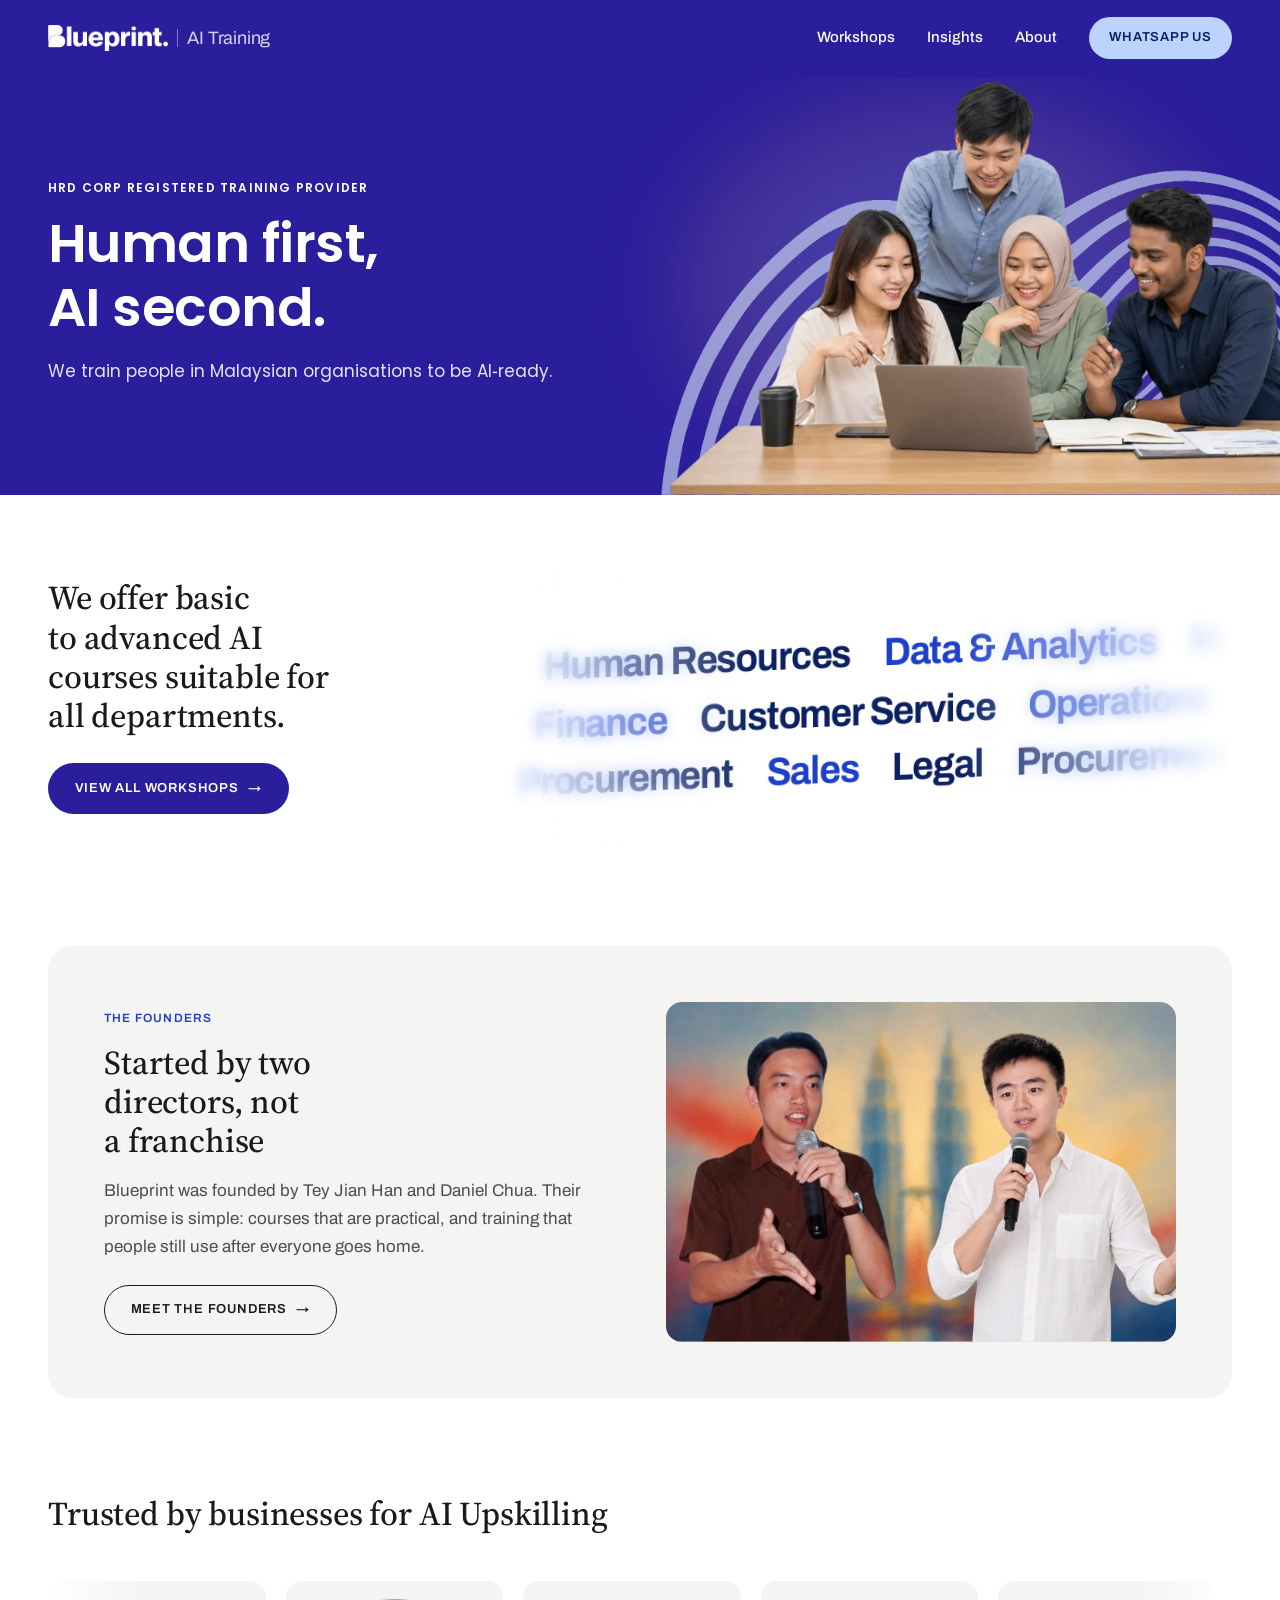
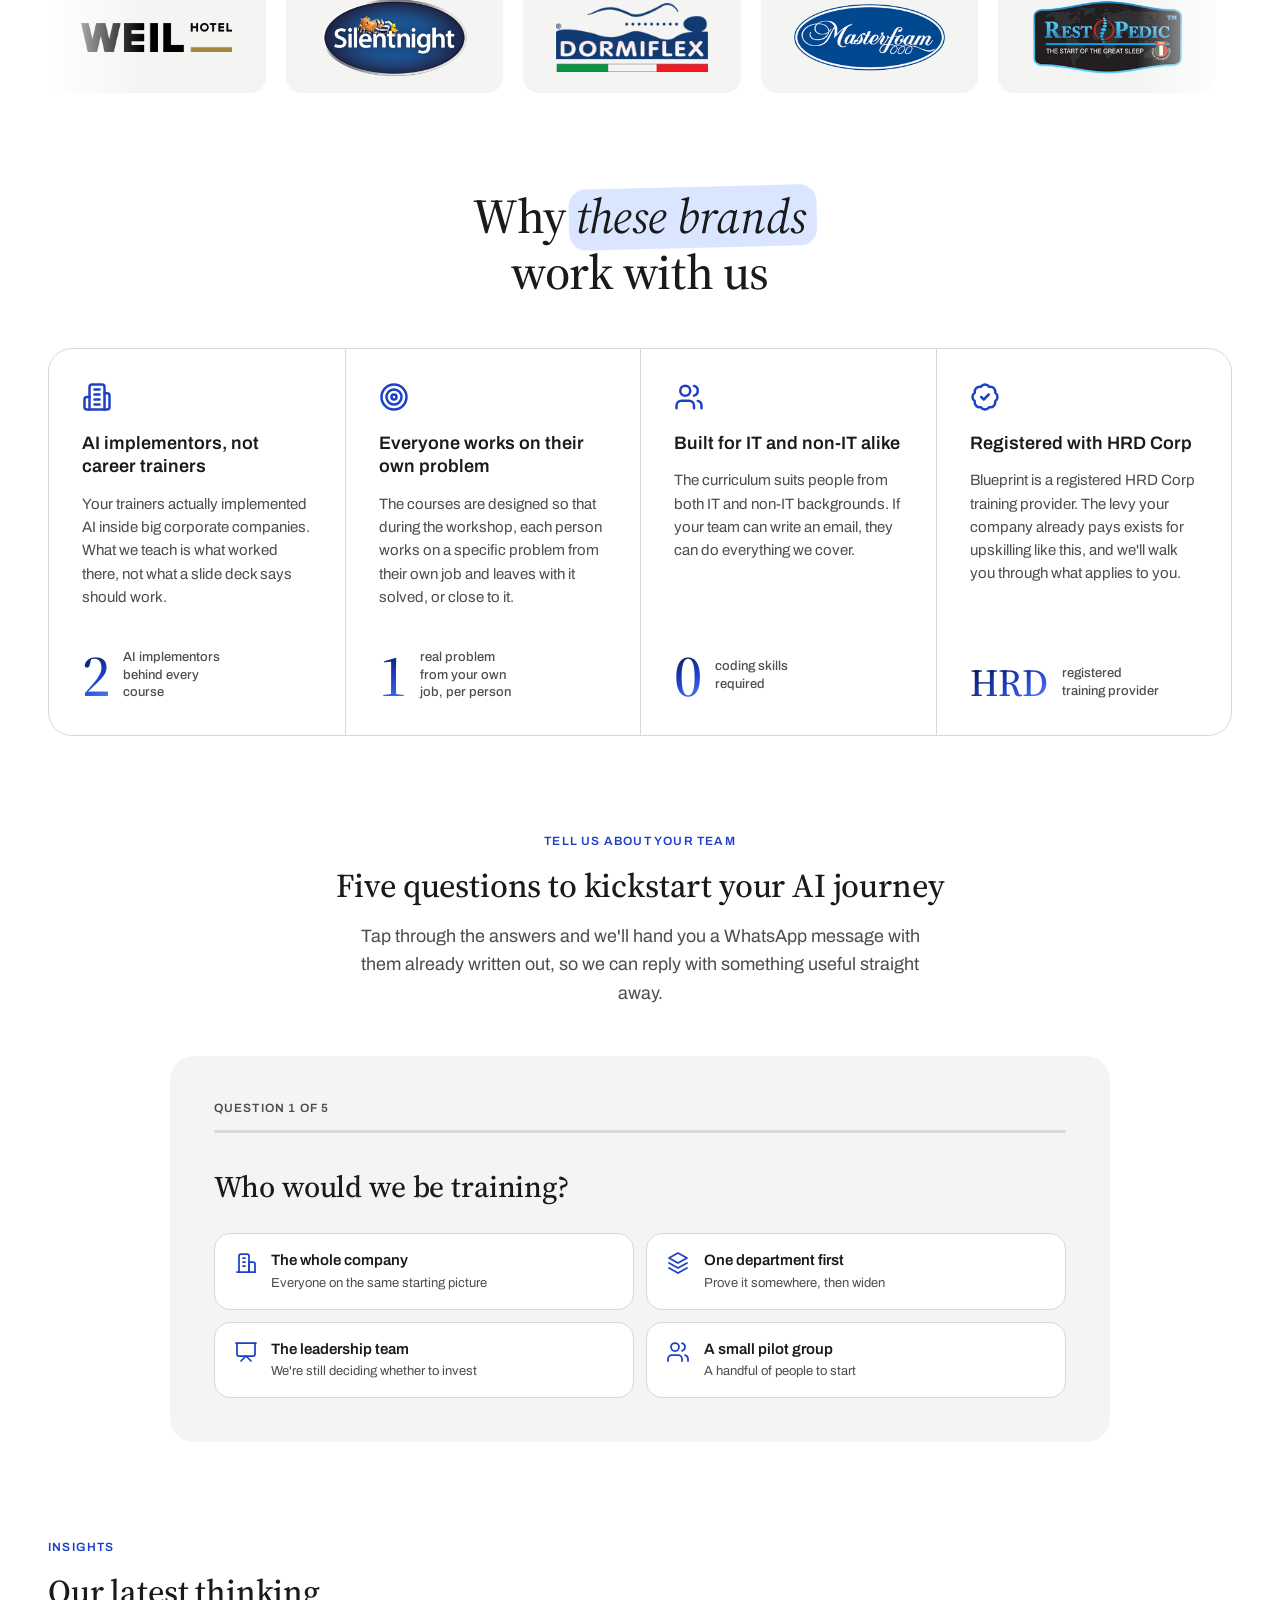
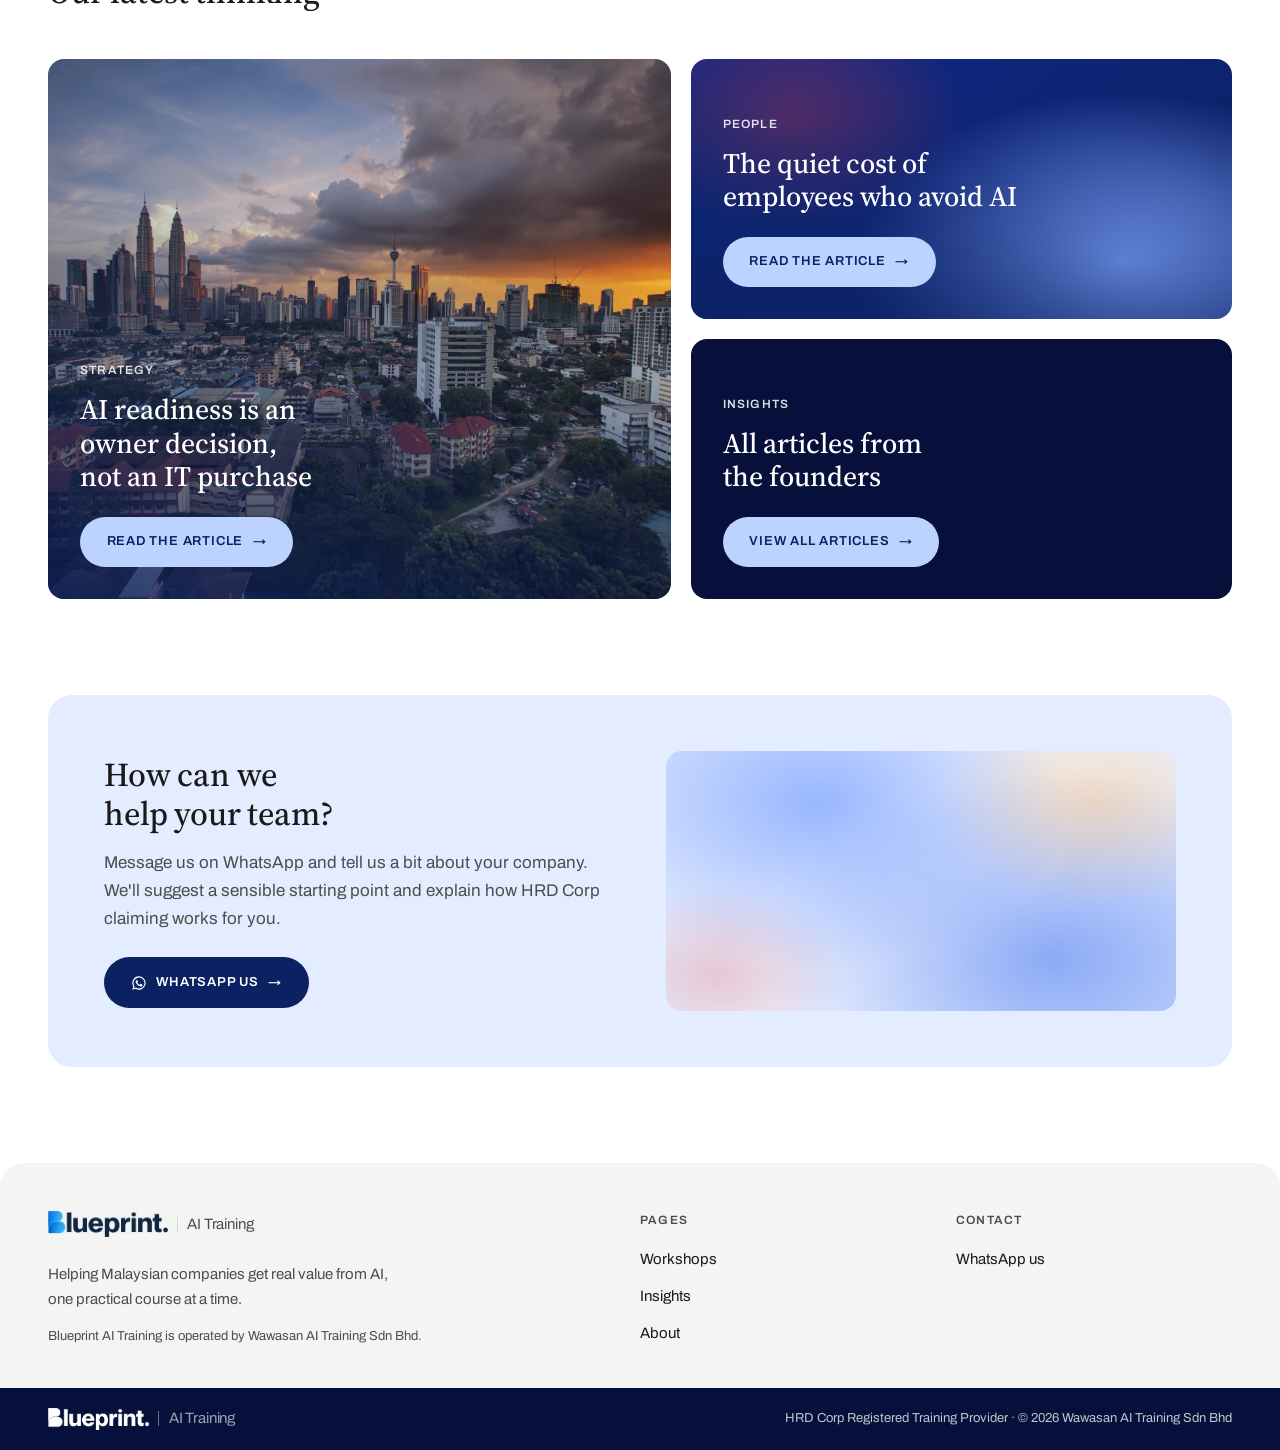
==== commit 36d85319: "Change department hero" ====
--- a/index.html
+++ b/index.html
@@ -85,46 +85,39 @@
     </div>
   </section>
 
-  <!-- Workshops: the shared starting course routing into departments, drawn on the white ground -->
+  <!-- Workshops: one statement on the left, the departments rolling through a
+       3D perspective marquee on the right. The marquee is CSS only; each row
+       repeats its own list once so the loop is seamless, and the duplicate set
+       is aria-hidden so screen readers read each department a single time.
+       Focus depends on where a name is, not which name it is: main.js clones
+       this field into a blurred twin, and the two are masked so the sharp one
+       shows through the middle and the soft one at the edges. Without JS the
+       marquee simply runs sharp all the way across.
+       EDIT: add, rename or move departments freely, but keep every row's two
+       halves identical, classes included, or the loop will visibly jump.
+       `alt` is only a second ink colour, nothing to do with focus. -->
 
   <section class="section container" aria-label="Our workshops">
-    <div class="route">
-      <div class="route-intro">
-        <span class="label label--blue">Our workshops</span>
-        <h2 class="headline">Start together, then go deeper by department</h2>
-        <p>The most common route: a team trains together first, then goes further with units built for specific departments.</p>
-        <a class="btn btn--pill" href="workshop.html">View all workshops <span class="arrow" aria-hidden="true">&rarr;</span></a>
-      </div>
-      <div class="route-map" data-route>
-        <svg viewBox="0 0 160 100" aria-hidden="true" focusable="false">
-          <path d="M0 50 C 30 50, 50 14, 78 14" pathLength="1" />
-          <path d="M0 50 C 40 50, 80 26, 120 26" pathLength="1" />
-          <path d="M0 50 C 18 44, 30 26, 52 26" pathLength="1" />
-          <path d="M0 50 C 30 50, 60 48, 96 48" pathLength="1" />
-          <path d="M0 50 C 45 50, 90 44, 140 44" pathLength="1" />
-          <path d="M0 50 C 22 50, 40 64, 64 64" pathLength="1" />
-          <path d="M0 50 C 36 50, 72 70, 116 70" pathLength="1" />
-          <path d="M0 50 C 12 50, 20 84, 36 84" pathLength="1" />
-          <path d="M0 50 C 28 50, 55 88, 88 88" pathLength="1" />
-          <circle class="pulse" r="1.1" cx="0" cy="50"><animateMotion dur="4s" repeatCount="indefinite" path="M0 0 C 30 0, 50 -36, 78 -36" /></circle>
-          <circle class="pulse" r="1.1" cx="0" cy="50"><animateMotion dur="4.6s" begin="1.4s" repeatCount="indefinite" path="M0 0 C 45 0, 90 -6, 140 -6" /></circle>
-          <circle class="pulse" r="1.1" cx="0" cy="50"><animateMotion dur="4.3s" begin="2.5s" repeatCount="indefinite" path="M0 0 C 28 0, 55 38, 88 38" /></circle>
-        </svg>
-        <div class="route-origin">
-          <span class="label label--light">Most teams start here</span>
-          <h3>A workshop for the whole team</h3>
-          <a class="arrow-link" href="workshop.html">See how we run them <span class="arrow" aria-hidden="true">&rarr;</span></a>
-        </div>
-        <!-- EDIT: add, rename or reposition department nodes freely; each is placed by its left/top -->
-        <span class="route-node" style="left: 48.75%; top: 14%;">Human Resources</span>
-        <span class="route-node" style="left: 75%; top: 26%;">Data &amp; Analytics</span>
-        <span class="route-node" style="left: 32.5%; top: 26%;">Marketing</span>
-        <span class="route-node" style="left: 60%; top: 48%;">Finance</span>
-        <span class="route-node" style="left: 87.5%; top: 44%;">Customer Service</span>
-        <span class="route-node" style="left: 40%; top: 64%;">Operations</span>
-        <span class="route-node" style="left: 72.5%; top: 70%;">Procurement</span>
-        <span class="route-node" style="left: 22.5%; top: 84%;">Sales</span>
-        <span class="route-node" style="left: 55%; top: 88%;">Legal</span>
+    <div class="course-range">
+      <div class="course-range-copy">
+        <h2 class="headline">We offer basic to advanced AI courses suitable for all departments.</h2>
+        <a class="btn btn--band" href="workshop.html">View all workshops <span class="arrow" aria-hidden="true">&rarr;</span></a>
+      </div>
+      <div class="dept-marquee" data-dept-marquee>
+        <div class="dept-field" data-dept-field>
+          <div class="dept-track">
+            <span>Human Resources</span><span class="alt">Data &amp; Analytics</span><span>Marketing</span>
+            <span aria-hidden="true">Human Resources</span><span class="alt" aria-hidden="true">Data &amp; Analytics</span><span aria-hidden="true">Marketing</span>
+          </div>
+          <div class="dept-track dept-track--reverse">
+            <span class="alt">Finance</span><span>Customer Service</span><span class="alt">Operations</span>
+            <span class="alt" aria-hidden="true">Finance</span><span aria-hidden="true">Customer Service</span><span class="alt" aria-hidden="true">Operations</span>
+          </div>
+          <div class="dept-track dept-track--slow">
+            <span>Procurement</span><span class="alt">Sales</span><span>Legal</span>
+            <span aria-hidden="true">Procurement</span><span class="alt" aria-hidden="true">Sales</span><span aria-hidden="true">Legal</span>
+          </div>
+        </div>
       </div>
     </div>
   </section>
--- a/css/styles.css
+++ b/css/styles.css
@@ -321,6 +321,9 @@
 .btn:hover .arrow { transform: translateX(4px); }
 .btn--pill { background: var(--pill); color: var(--blue-deep); }
 .btn--pill:hover { background: var(--pill-hover); }
+/* Solid indigo, the same field the header band sits on */
+.btn--band { background: var(--band); color: var(--white); }
+.btn--band:hover { background: var(--blue-royal); }
 .btn--outline { border-color: var(--ink); color: var(--ink); background: transparent; }
 .btn--outline:hover { background: var(--ink); color: var(--white); }
 .btn--outline-light { border-color: rgba(255, 255, 255, 0.7); color: var(--white); background: transparent; }
@@ -995,104 +998,107 @@
     linear-gradient(135deg, var(--blue-royal), var(--blue-deep));
 }
 
-/* ---------- Workshop route (home) ----------
-   The 2 day workshop as origin node on the white ground, routing out to
-   department nodes on the right. Curves draw in when the section scrolls
-   into view; three pulses travel the lines. Node positions are inline
-   left/top percentages; the SVG curves (viewBox 160x100, same 8/5 aspect
-   as the map box) are drawn to match. */
-
-.route {
+/* ---------- Course range + department marquee (home) ----------
+   The statement holds the left third; the departments roll through a tilted
+   marquee on the right two thirds, drawn straight on the white page ground.
+
+   Focus depends on where a name is on screen, not which name it is. The rows
+   exist twice: a crisp field masked to show only through the middle, and a
+   blurred twin (cloned by main.js) masked to show only at the edges. The two
+   masks are complementary, so a name cross-dissolves from soft to sharp as it
+   reaches the centre and back out again.
+
+   The rule that keeps it steady: no filter ever changes. The blur is a fixed
+   radius on the moving rows, so each row rasterizes once with the blur baked
+   in and the browser only slides the finished layer; the masks sit on the
+   still wrappers, where compositing is a cheap alpha multiply. Do not rebuild
+   this with backdrop-filter or a per-frame filter: either one re-blurs moving
+   content every frame and boils visibly. */
+
+.course-range {
   display: grid;
-  grid-template-columns: minmax(280px, 340px) minmax(0, 1fr);
-  gap: clamp(2rem, 4vw, 4.5rem);
-  align-items: center;
-}
-.route-intro .label { display: block; margin-bottom: 0.9rem; }
-.route-intro .headline { max-width: 16ch; }
-.route-intro p { color: var(--slate); margin-top: 1rem; max-width: 44ch; }
-.route-intro .btn { margin-top: 1.5rem; }
-
-.route-map { position: relative; aspect-ratio: 8 / 5; }
-.route-map svg { position: absolute; inset: 0; width: 100%; height: 100%; }
-.route-map path {
-  fill: none;
-  stroke: var(--blue);
-  stroke-opacity: 0.3;
-  stroke-width: 0.45;
-  stroke-linecap: round;
-}
-html.js .route-map path {
-  stroke-dasharray: 1;
-  stroke-dashoffset: 1;
-  transition: stroke-dashoffset 1.1s var(--ease-out);
-}
-html.js .route-map.is-live path { stroke-dashoffset: 0; }
-.route-map path:nth-of-type(2) { transition-delay: 0.06s; }
-.route-map path:nth-of-type(3) { transition-delay: 0.12s; }
-.route-map path:nth-of-type(4) { transition-delay: 0.18s; }
-.route-map path:nth-of-type(5) { transition-delay: 0.24s; }
-.route-map path:nth-of-type(6) { transition-delay: 0.3s; }
-.route-map path:nth-of-type(7) { transition-delay: 0.36s; }
-.route-map path:nth-of-type(8) { transition-delay: 0.42s; }
-.route-map path:nth-of-type(9) { transition-delay: 0.48s; }
-
-.route-map .pulse { fill: var(--blue-mid); opacity: 0; transition: opacity 0.6s var(--ease-out) 1.2s; }
-.route-map.is-live .pulse { opacity: 0.85; }
-@media (prefers-reduced-motion: reduce) {
-  .route-map .pulse { display: none; }
-}
-
-.route-origin {
+  grid-template-columns: minmax(0, 1fr) minmax(0, 2fr);
+  gap: clamp(2rem, 4vw, 4rem);
+  align-items: center;
+}
+.course-range-copy .headline { max-width: 20ch; }
+.course-range-copy .btn { margin-top: 1.75rem; }
+
+.dept-marquee {
+  --tilt-x: 6deg;
+  --tilt-y: -22deg;
+  --defocus: 1;
+  --edge: 20%;
+  /* Where the sharp field has fully taken over, and where it starts handing
+     back to the blurred twin */
+  --focus-in: 36%;
+  --focus-out: 64%;
+  position: relative;
+  height: clamp(260px, 24vw, 330px);
+  overflow: hidden;
+  perspective: 1200px;
+}
+.dept-field {
   position: absolute;
-  left: 0;
-  top: 50%;
-  transform: translateY(-50%);
+  inset: 0;
+  display: flex;
+  flex-direction: column;
+  justify-content: center;
+  gap: clamp(0.6rem, 1.4vw, 1.25rem);
+}
+/* Only once the blurred twin exists is it safe to mask the crisp field down
+   to the middle; without JS there is no twin, so it stays whole and sharp. */
+html.js .dept-field[data-dept-field] {
+  -webkit-mask-image: linear-gradient(90deg, transparent 6%, #000 var(--focus-in), #000 var(--focus-out), transparent 94%);
+  mask-image: linear-gradient(90deg, transparent 6%, #000 var(--focus-in), #000 var(--focus-out), transparent 94%);
+}
+.dept-field--soft {
+  -webkit-mask-image: linear-gradient(90deg, #000 6%, transparent var(--focus-in), transparent var(--focus-out), #000 94%);
+  mask-image: linear-gradient(90deg, #000 6%, transparent var(--focus-in), transparent var(--focus-out), #000 94%);
+}
+.dept-field--soft .dept-track { filter: blur(calc(7px * var(--defocus))); }
+.dept-field--soft .dept-track span { color: var(--blue-mid); }
+.dept-track {
+  display: flex;
+  width: max-content;
+  font-family: var(--font);
+  font-size: clamp(1.75rem, 3.1vw, 2.75rem);
+  font-weight: 700;
+  letter-spacing: -0.03em;
+  line-height: 1.2;
+  white-space: nowrap;
+  transform: rotateX(var(--tilt-x)) rotateY(var(--tilt-y));
+  will-change: transform;
+  animation: dept-roll 26s linear infinite;
+}
+.dept-track--reverse { animation-name: dept-roll-reverse; animation-duration: 32s; }
+.dept-track--slow { animation-duration: 38s; }
+@keyframes dept-roll {
+  from { transform: rotateX(var(--tilt-x)) rotateY(var(--tilt-y)) translate3d(0, 0, 0); }
+  to   { transform: rotateX(var(--tilt-x)) rotateY(var(--tilt-y)) translate3d(-50%, 0, 0); }
+}
+@keyframes dept-roll-reverse {
+  from { transform: rotateX(var(--tilt-x)) rotateY(var(--tilt-y)) translate3d(-50%, 0, 0); }
+  to   { transform: rotateX(var(--tilt-x)) rotateY(var(--tilt-y)) translate3d(0, 0, 0); }
+}
+
+/* Two inks, both AA-safe on white, so the row is never monotone. This is
+   colour only: focus is handled by the two fields above. */
+.dept-track span { padding-right: 0.9em; color: var(--blue-deep); }
+.dept-track .alt { color: var(--blue); }
+
+/* The page ground closing in on all four sides, so names arrive and leave
+   out of nothing rather than hitting a hard edge */
+.dept-marquee::after {
+  content: "";
+  position: absolute;
+  inset: 0;
   z-index: 1;
-  background: var(--blue-deep);
-  color: var(--white);
-  border-radius: var(--r-card);
-  padding: 1.25rem 1.4rem;
-  max-width: 240px;
-  box-shadow: 0 14px 34px rgba(11, 33, 97, 0.28);
-}
-.route-origin .label { display: block; margin-bottom: 0.5rem; }
-.route-origin h3 { font-family: var(--font-serif); font-size: 1.1875rem; font-weight: 500; line-height: 1.25; }
-.route-origin .arrow-link { color: var(--pill); font-size: 0.8125rem; margin-top: 0.7rem; }
-
-.route-node {
-  position: absolute;
-  transform: translate(-50%, -5px);
-  display: flex;
-  flex-direction: column;
-  align-items: center;
-  gap: 0.45rem;
-  font-size: 0.8125rem;
-  font-weight: 600;
-  color: var(--ink);
-  text-align: center;
-  line-height: 1.25;
-  max-width: 110px;
-}
-.route-node::before {
-  content: "";
-  width: 11px;
-  height: 11px;
-  border-radius: 50%;
-  background: var(--blue);
-  box-shadow: 0 0 0 4px rgba(30, 64, 201, 0.14);
-}
-html.js .route-node { opacity: 0; transition: opacity 0.55s var(--ease-out); }
-html.js .route-map.is-live .route-node { opacity: 1; }
-.route-node:nth-of-type(2) { transition-delay: 0.5s; }
-.route-node:nth-of-type(3) { transition-delay: 0.57s; }
-.route-node:nth-of-type(4) { transition-delay: 0.64s; }
-.route-node:nth-of-type(5) { transition-delay: 0.71s; }
-.route-node:nth-of-type(6) { transition-delay: 0.78s; }
-.route-node:nth-of-type(7) { transition-delay: 0.85s; }
-.route-node:nth-of-type(8) { transition-delay: 0.92s; }
-.route-node:nth-of-type(9) { transition-delay: 0.99s; }
-.route-node:nth-of-type(10) { transition-delay: 1.06s; }
+  pointer-events: none;
+  background:
+    linear-gradient(90deg, var(--white) 0%, transparent var(--edge), transparent calc(100% - var(--edge)), var(--white) 100%),
+    linear-gradient(180deg, var(--white) 0%, transparent 22%, transparent 78%, var(--white) 100%);
+}
 
 .leaf-tag {
   display: inline-flex;
@@ -1106,30 +1112,27 @@
   color: rgba(255, 255, 255, 0.85);
 }
 
-@media (max-width: 1080px) {
-  .route { grid-template-columns: 1fr; }
-  .route-map {
-    aspect-ratio: auto;
-    display: flex;
-    flex-wrap: wrap;
-    gap: 0.6rem;
-    align-content: flex-start;
+@media (prefers-reduced-motion: reduce) {
+  .dept-track { animation: none; }
+  /* Standing still, a focus pull is meaningless and the mask would just crop
+     the row: drop the twin and show the whole thing sharp */
+  .dept-field--soft { display: none; }
+  html.js .dept-field[data-dept-field] { -webkit-mask-image: none; mask-image: none; }
+}
+@media (max-width: 900px) {
+  .course-range { grid-template-columns: 1fr; }
+  .course-range-copy .headline { max-width: 34ch; }
+  .dept-marquee {
+    --tilt-y: -14deg;
+    /* Smaller type takes proportionally less blur, and a narrow screen cannot
+       spare a fifth of its width to a fade on each side */
+    --defocus: 0.65;
+    --edge: 11%;
+    height: clamp(200px, 46vw, 260px);
   }
-  .route-map svg { display: none; }
-  .route-origin { position: static; transform: none; max-width: none; width: 100%; margin-bottom: 0.5rem; }
-  .route-node {
-    position: static;
-    transform: none;
-    flex-direction: row;
-    gap: 0.5rem;
-    max-width: none;
-    border: 1px solid var(--silver);
-    border-radius: var(--r-pill);
-    padding: 0.45rem 0.95rem;
-  }
-  .route-node::before { width: 8px; height: 8px; box-shadow: none; }
-  /* The draw-in is a desktop moment; the chip cloud is always visible */
-  html.js .route-node { opacity: 1; transition: none; }
+  /* Stacked, the marquee runs full width: hold the type up so a row never
+     shows its own repeat on screen at once */
+  .dept-track { font-size: clamp(1.75rem, 5.2vw, 2.5rem); }
 }
 
 /* ---------- Client logo marquee (home) ---------- */
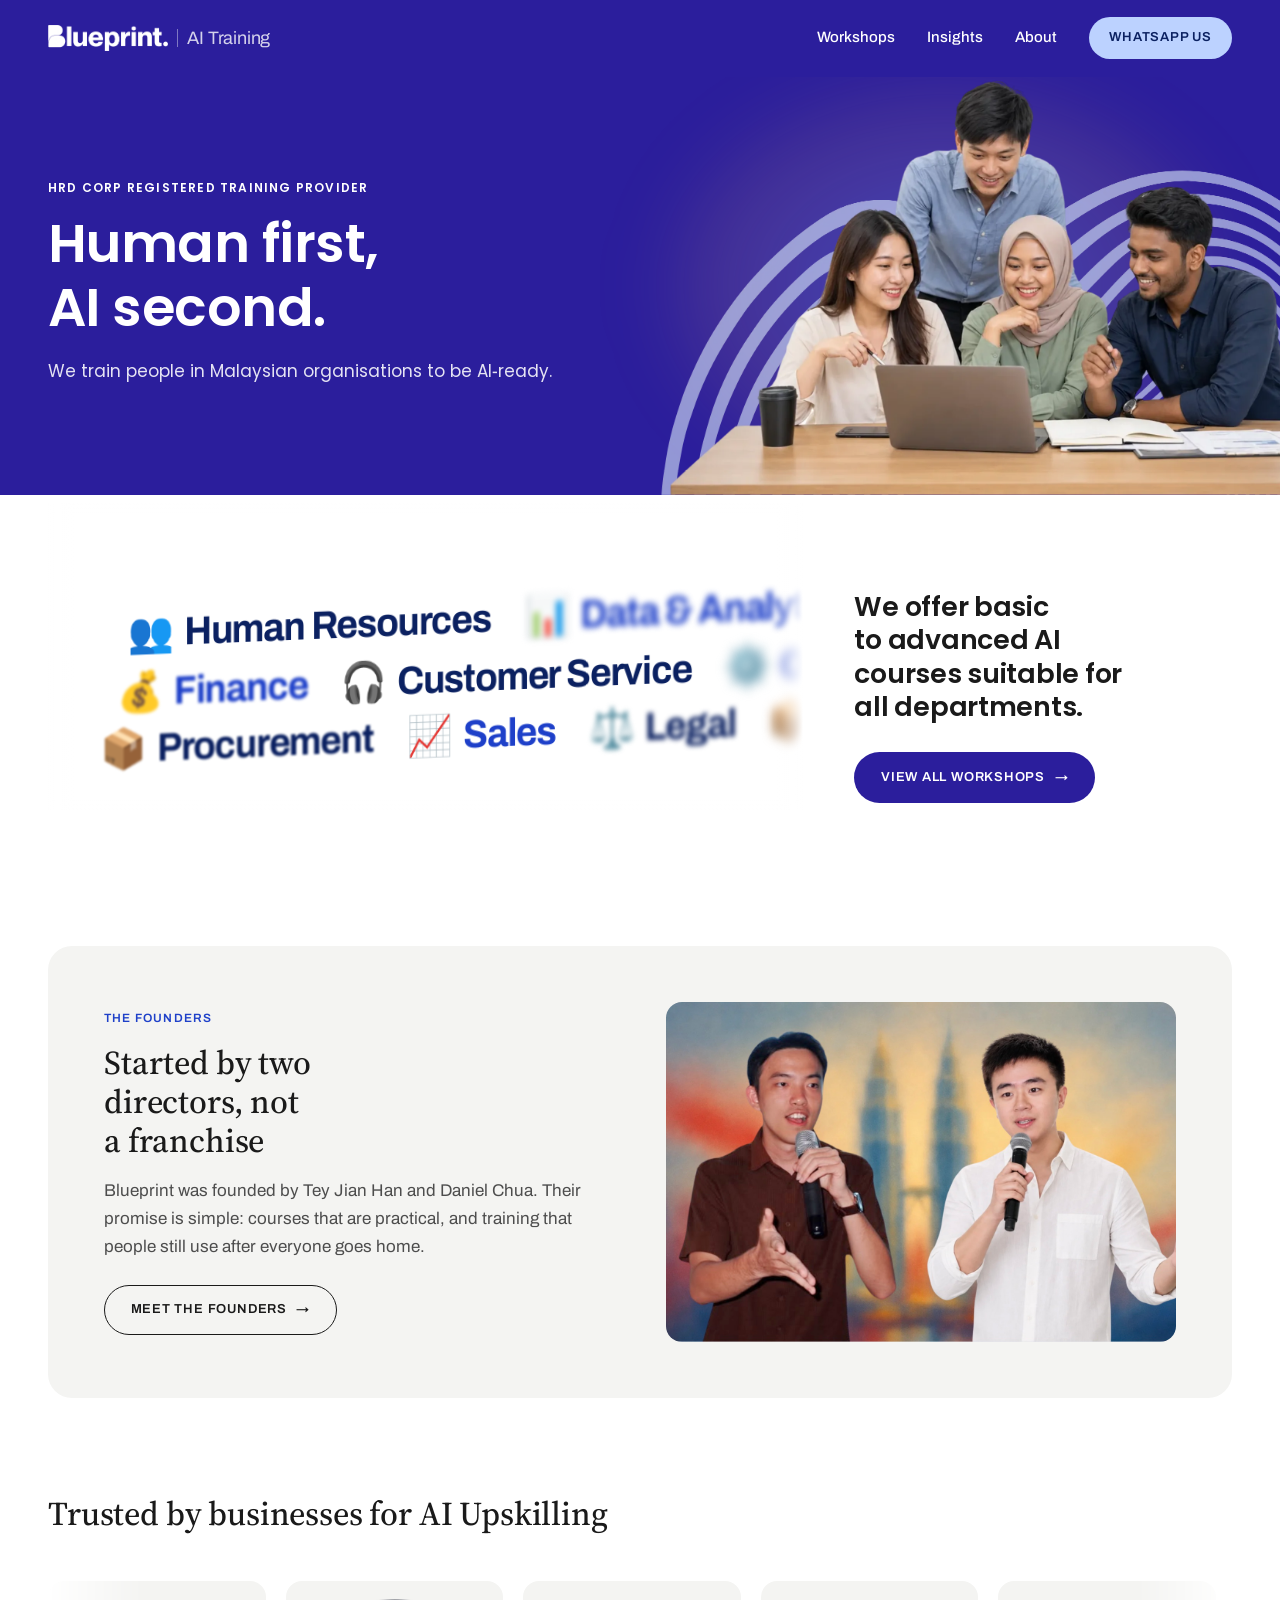
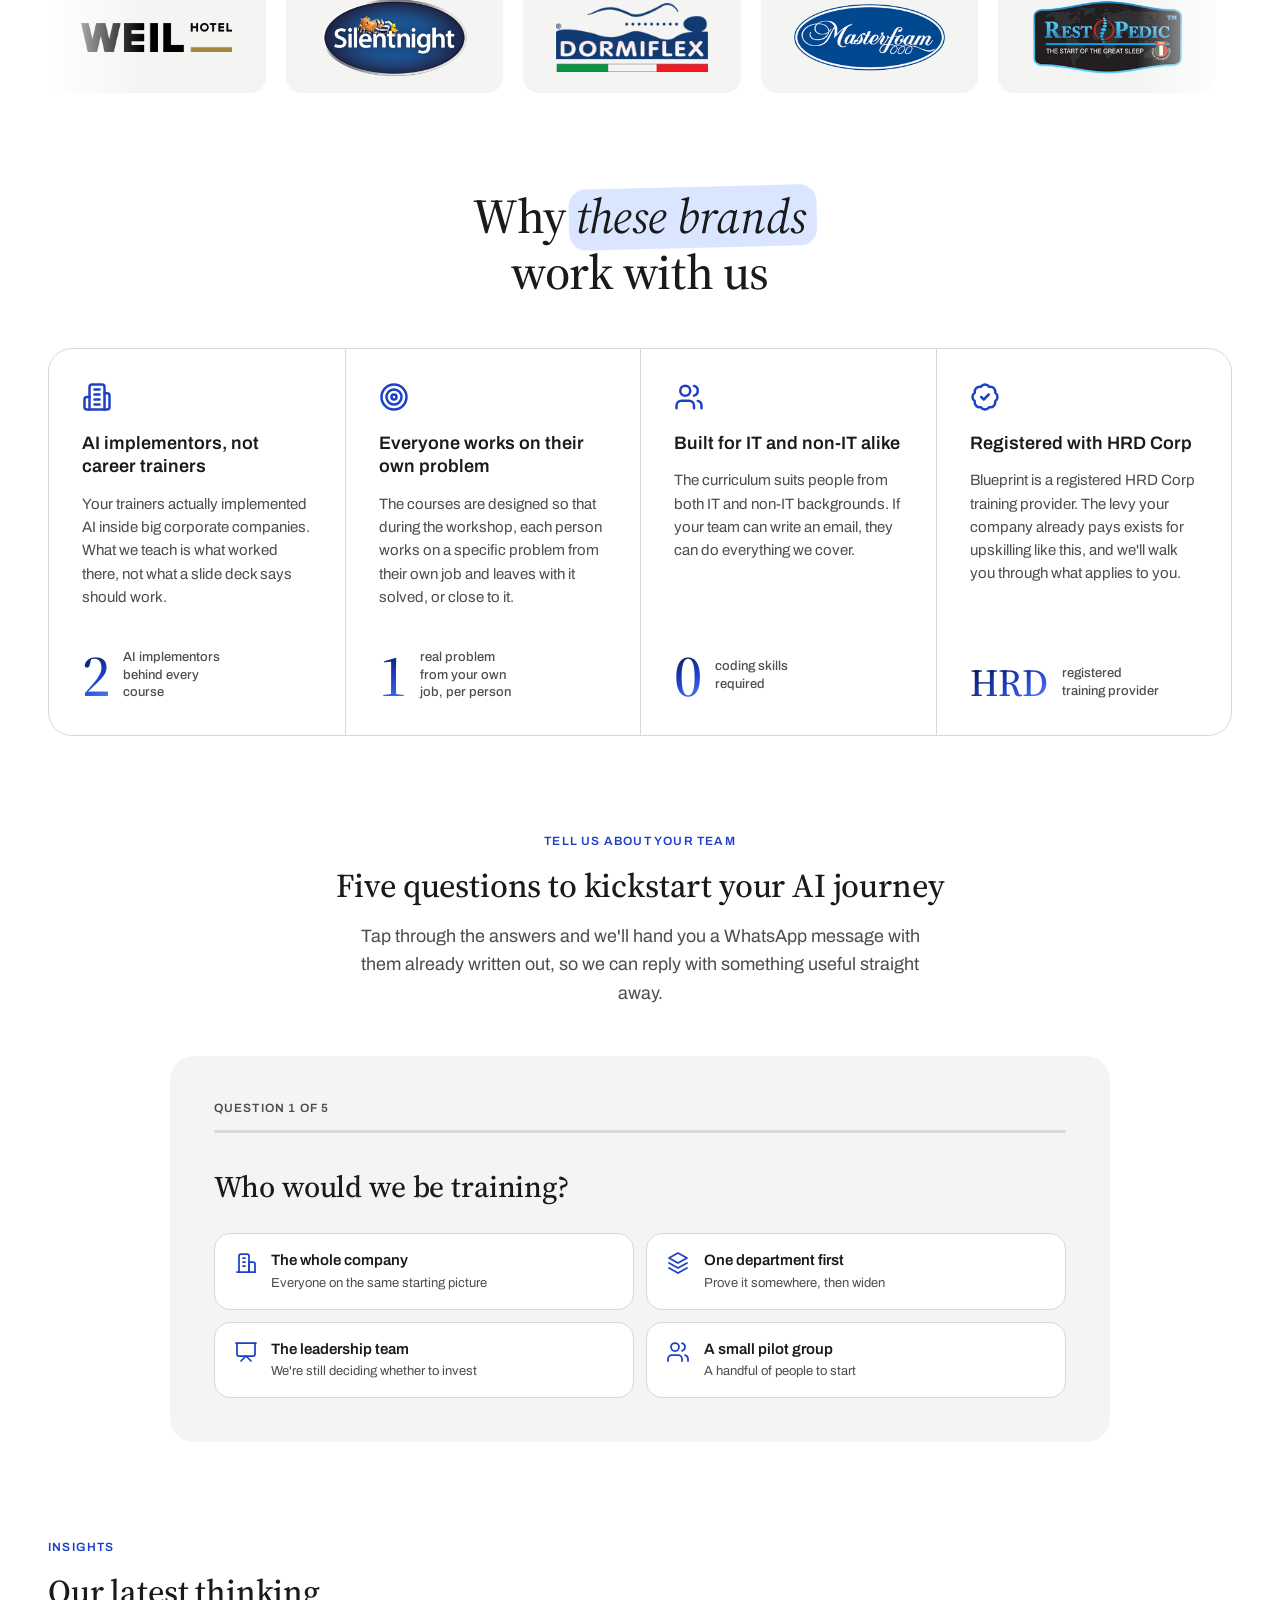
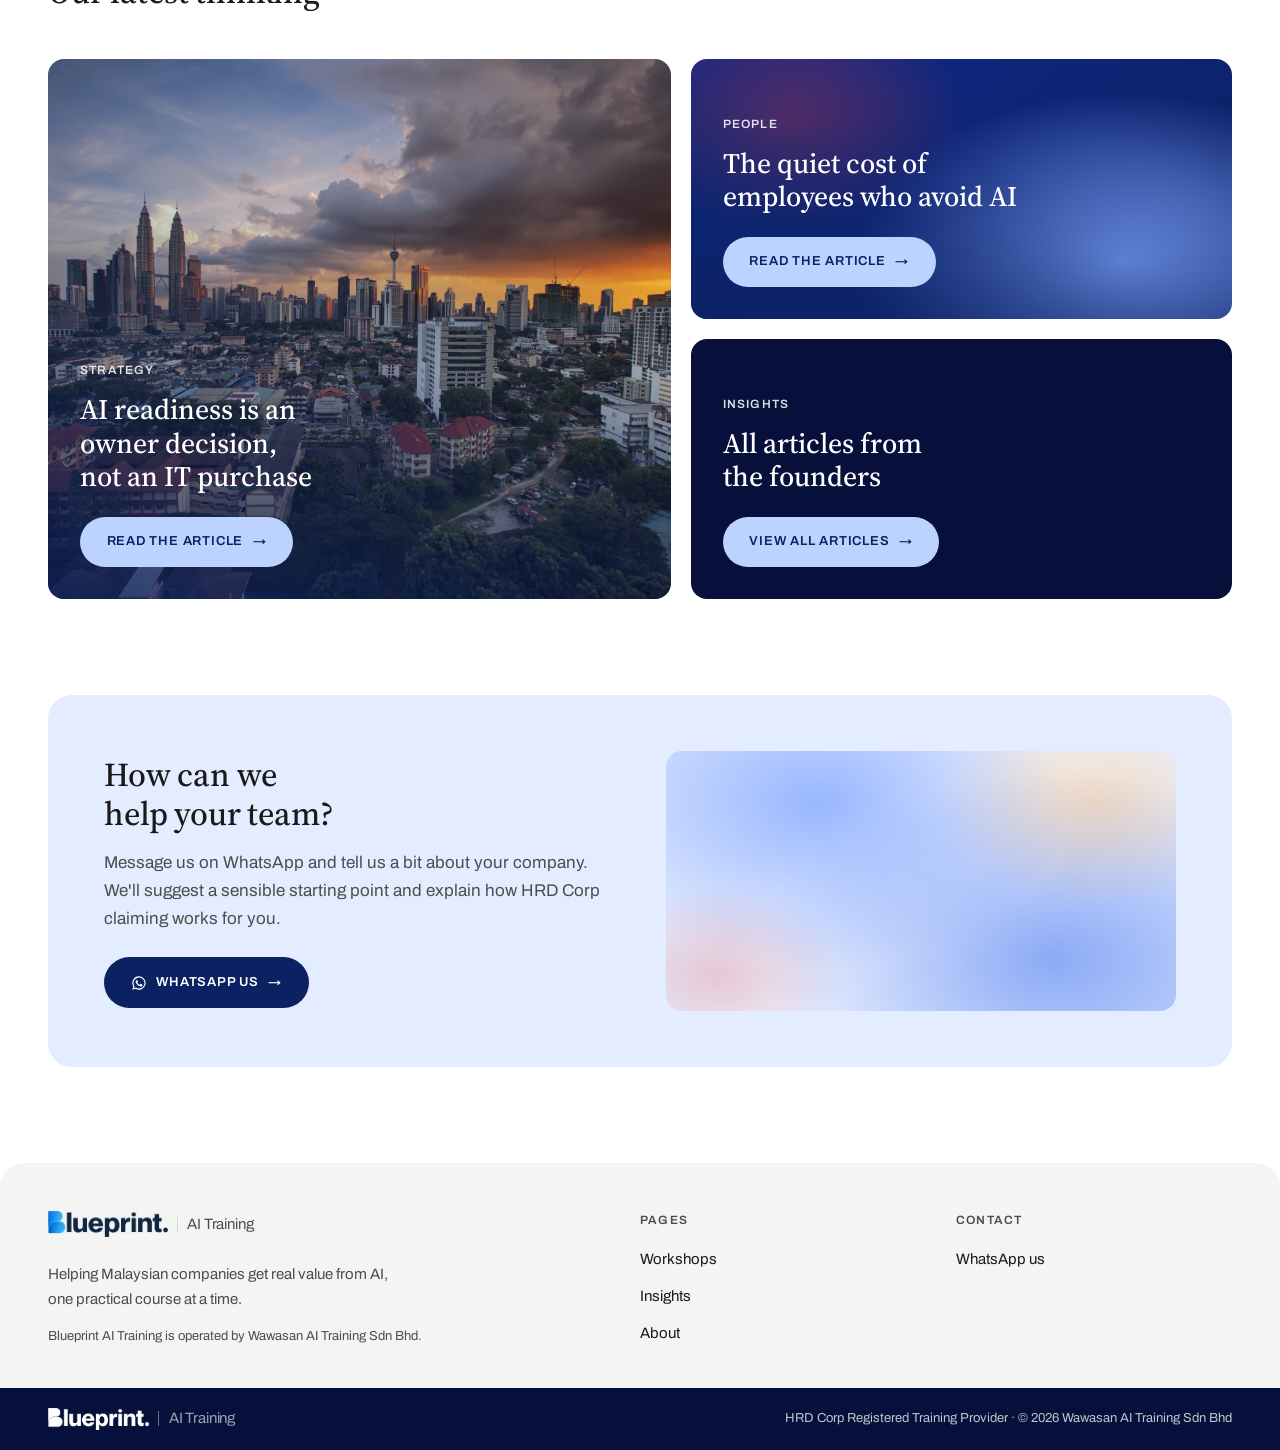
==== commit 63b13a3c: "Department hero" ====
--- a/index.html
+++ b/index.html
@@ -26,7 +26,7 @@
 </head>
 <body>
 
-<header class="site-header site-header--band">
+<header class="site-header">
   <div class="container">
     <a class="brand" href="index.html" aria-label="Blueprint AI Training home">
       <img class="brand-logo" src="assets/img/blueprint-logo.png" alt="Blueprint" width="590" height="128">
@@ -89,13 +89,12 @@
        3D perspective marquee on the right. The marquee is CSS only; each row
        repeats its own list once so the loop is seamless, and the duplicate set
        is aria-hidden so screen readers read each department a single time.
-       Focus depends on where a name is, not which name it is: main.js clones
-       this field into a blurred twin, and the two are masked so the sharp one
-       shows through the middle and the soft one at the edges. Without JS the
+       Each name is blurred as a whole by main.js, by its own distance to the
+       centre, so it comes into focus as it crosses the middle. Without JS the
        marquee simply runs sharp all the way across.
        EDIT: add, rename or move departments freely, but keep every row's two
-       halves identical, classes included, or the loop will visibly jump.
-       `alt` is only a second ink colour, nothing to do with focus. -->
+       halves identical, emoji and classes included, or the loop will visibly
+       jump. `alt` is only a second ink colour, nothing to do with focus. -->
 
   <section class="section container" aria-label="Our workshops">
     <div class="course-range">
@@ -106,16 +105,16 @@
       <div class="dept-marquee" data-dept-marquee>
         <div class="dept-field" data-dept-field>
           <div class="dept-track">
-            <span>Human Resources</span><span class="alt">Data &amp; Analytics</span><span>Marketing</span>
-            <span aria-hidden="true">Human Resources</span><span class="alt" aria-hidden="true">Data &amp; Analytics</span><span aria-hidden="true">Marketing</span>
+            <span><i class="dept-emoji" aria-hidden="true">👥</i>Human Resources</span><span class="alt"><i class="dept-emoji" aria-hidden="true">📊</i>Data &amp; Analytics</span><span><i class="dept-emoji" aria-hidden="true">📣</i>Marketing</span>
+            <span aria-hidden="true"><i class="dept-emoji">👥</i>Human Resources</span><span class="alt" aria-hidden="true"><i class="dept-emoji">📊</i>Data &amp; Analytics</span><span aria-hidden="true"><i class="dept-emoji">📣</i>Marketing</span>
           </div>
           <div class="dept-track dept-track--reverse">
-            <span class="alt">Finance</span><span>Customer Service</span><span class="alt">Operations</span>
-            <span class="alt" aria-hidden="true">Finance</span><span aria-hidden="true">Customer Service</span><span class="alt" aria-hidden="true">Operations</span>
+            <span class="alt"><i class="dept-emoji" aria-hidden="true">💰</i>Finance</span><span><i class="dept-emoji" aria-hidden="true">🎧</i>Customer Service</span><span class="alt"><i class="dept-emoji" aria-hidden="true">⚙️</i>Operations</span>
+            <span class="alt" aria-hidden="true"><i class="dept-emoji">💰</i>Finance</span><span aria-hidden="true"><i class="dept-emoji">🎧</i>Customer Service</span><span class="alt" aria-hidden="true"><i class="dept-emoji">⚙️</i>Operations</span>
           </div>
           <div class="dept-track dept-track--slow">
-            <span>Procurement</span><span class="alt">Sales</span><span>Legal</span>
-            <span aria-hidden="true">Procurement</span><span class="alt" aria-hidden="true">Sales</span><span aria-hidden="true">Legal</span>
+            <span><i class="dept-emoji" aria-hidden="true">📦</i>Procurement</span><span class="alt"><i class="dept-emoji" aria-hidden="true">📈</i>Sales</span><span><i class="dept-emoji" aria-hidden="true">⚖️</i>Legal</span>
+            <span aria-hidden="true"><i class="dept-emoji">📦</i>Procurement</span><span class="alt" aria-hidden="true"><i class="dept-emoji">📈</i>Sales</span><span aria-hidden="true"><i class="dept-emoji">⚖️</i>Legal</span>
           </div>
         </div>
       </div>
--- a/css/styles.css
+++ b/css/styles.css
@@ -50,6 +50,8 @@
   --r-pill: 999px;
 
   --ease-out: cubic-bezier(0.16, 1, 0.3, 1);
+  /* Header height, shared with the mobile drawer so the two cannot drift */
+  --header-h: 76px;
 }
 
 /* ---------- Reset ---------- */
@@ -77,7 +79,7 @@
 }
 /* Accent blue vanishes on the indigo surfaces; the ring switches to pill blue */
 .hero-band :focus-visible,
-.site-header--band :focus-visible,
+.site-header :focus-visible,
 .site-nav.is-open :focus-visible {
   outline-color: var(--pill);
 }
@@ -395,11 +397,15 @@
 
 /* ---------- Header ---------- */
 
+/* One indigo header on every page (founder ruling 2026-08-16, replacing the
+   white header that used to run everywhere except home). Solid at rest so it
+   reads as one field with the home hero band underneath it, dropping to glass
+   once scrolled over content. */
 .site-header {
   position: sticky;
   top: 0;
   z-index: 50;
-  background: rgba(255, 255, 255, 0.94);
+  background: var(--band);
   backdrop-filter: blur(8px);
   border-bottom: 1px solid transparent;
   transition: border-color 0.25s var(--ease-out), box-shadow 0.25s var(--ease-out);
@@ -412,7 +418,7 @@
   display: flex;
   align-items: center;
   justify-content: space-between;
-  height: 76px;
+  height: var(--header-h);
 }
 
 .brand {
@@ -438,19 +444,24 @@
   border-left: 1px solid var(--silver);
 }
 
+/* All header type is white on the indigo field; the wordmark knocks out
+   exactly as it does on the footer bar. */
 .site-nav { display: flex; align-items: center; gap: 2rem; }
 .site-nav a:not(.btn) {
   text-decoration: none;
   font-size: 0.9375rem;
   font-weight: 500;
-  color: var(--ink);
+  color: var(--white);
   padding-block: 0.4rem;
   border-bottom: 2px solid transparent;
   transition: border-color 0.2s var(--ease-out);
 }
-.site-nav a:not(.btn):hover { border-bottom-color: var(--silver); }
-.site-nav a[aria-current] { border-bottom-color: var(--blue); }
+.site-nav a:not(.btn):hover { border-bottom-color: rgba(255, 255, 255, 0.45); }
+.site-nav a[aria-current] { border-bottom-color: var(--pill); }
 .site-nav .btn { padding: 0.6rem 1.2rem; }
+.site-header .brand span { color: rgba(255, 255, 255, 0.8); }
+.site-header .brand-logo { filter: brightness(0) invert(1); }
+.site-header .brand-logo + span { border-left-color: rgba(255, 255, 255, 0.4); }
 
 .nav-toggle {
   display: none;
@@ -462,26 +473,12 @@
 .nav-toggle span {
   display: block;
   width: 24px; height: 2px;
-  background: var(--ink);
+  background: var(--white);
   margin: 5px 0;
   transition: transform 0.25s var(--ease-out), opacity 0.2s;
 }
 
-/* Band header variant: sits on the home hero field, all-white on indigo.
-   The wordmark knocks out to white exactly as it does on the footer bar.
-   Solid at rest so header and hero read as one seamless field; the glass
-   alpha returns once scrolled. */
-.site-header--band {
-  background: var(--band);
-}
-.site-header--band .site-nav a:not(.btn) { color: var(--white); }
-.site-header--band .site-nav a:not(.btn):hover { border-bottom-color: rgba(255, 255, 255, 0.45); }
-.site-header--band .site-nav a[aria-current] { border-bottom-color: var(--pill); }
-.site-header--band .brand span { color: rgba(255, 255, 255, 0.8); }
-.site-header--band .brand-logo { filter: brightness(0) invert(1); }
-.site-header--band .brand-logo + span { border-left-color: rgba(255, 255, 255, 0.4); }
-.site-header--band .nav-toggle span { background: var(--white); }
-.site-header--band.is-scrolled {
+.site-header.is-scrolled {
   background: rgba(43, 30, 156, 0.92);
   border-bottom-color: rgba(255, 255, 255, 0.12);
   box-shadow: 0 4px 18px rgba(11, 33, 97, 0.3);
@@ -489,14 +486,20 @@
 
 @media (max-width: 800px) {
   .nav-toggle { display: block; }
+  /* The drawer is position:fixed against the viewport, so the header must not
+     become its containing block. Any backdrop-filter other than none does
+     exactly that, which collapsed this drawer to the height of the header on
+     every page. The header is solid indigo here, so the blur costs nothing. */
+  .site-header { backdrop-filter: none; }
   .site-nav {
     position: fixed;
-    inset: 76px 0 0 0;
+    inset: var(--header-h) 0 0 0;
     flex-direction: column;
     align-items: flex-start;
     gap: 0;
-    background: var(--blue-deep);
+    background: var(--band);
     padding: 2.5rem var(--pad-x);
+    overflow-y: auto;
     transform: translateX(100%);
     transition: transform 0.35s var(--ease-out);
   }
@@ -1002,38 +1005,75 @@
    The statement holds the left third; the departments roll through a tilted
    marquee on the right two thirds, drawn straight on the white page ground.
 
-   Focus depends on where a name is on screen, not which name it is. The rows
-   exist twice: a crisp field masked to show only through the middle, and a
-   blurred twin (cloned by main.js) masked to show only at the edges. The two
-   masks are complementary, so a name cross-dissolves from soft to sharp as it
-   reaches the centre and back out again.
-
-   The rule that keeps it steady: no filter ever changes. The blur is a fixed
-   radius on the moving rows, so each row rasterizes once with the blur baked
-   in and the browser only slides the finished layer; the masks sit on the
-   still wrappers, where compositing is a cheap alpha multiply. Do not rebuild
-   this with backdrop-filter or a per-frame filter: either one re-blurs moving
-   content every frame and boils visibly. */
-
+   Each name carries ONE blur value for its whole self, set from its own
+   distance to the centre by main.js. Blur must never vary across a single
+   word: a mask that defocuses by screen region cuts through the middle of a
+   name, leaving one end sharp and the other soft, which the eye reads as a
+   glow around the word rather than as depth. That is what this replaced.
+
+   Nothing here may HIDE a name either; it may only defocus one. Every name
+   stays at full ink the whole way across, so no layer is ever lightened and
+   the edge fade stays tiny. A lighter or more transparent name is a fade, and
+   a fade is the one thing this must not look like.
+
+   Steadiness comes from quantising, not from freezing. A filter that changes
+   every frame re-blurs moving content and boils; blur here is rounded to
+   --dept-blur-step, so a name only re-rasterizes at the handful of moments it
+   crosses a step. Never animate or transition the filter, and never rebuild
+   this with backdrop-filter. Blur tops out near 10% of the type size; past
+   that a glyph stops being a word and turns to smear. */
+
+/* The marquee holds the left two thirds, the statement the right third. The
+   copy still comes first in the DOM so the headline is read before the nine
+   department names; only the visual order is swapped, and the marquee has no
+   focusable children, so tab order is untouched. */
 .course-range {
   display: grid;
-  grid-template-columns: minmax(0, 1fr) minmax(0, 2fr);
+  grid-template-columns: minmax(0, 2fr) minmax(0, 1fr);
   gap: clamp(2rem, 4vw, 4rem);
   align-items: center;
 }
-.course-range-copy .headline { max-width: 20ch; }
+.course-range-copy { grid-column: 2; grid-row: 1; }
+.dept-marquee { grid-column: 1; grid-row: 1; }
+/* The statement speaks in the hero's Poppins rather than the page serif, sized
+   for a third-width column */
+.course-range-copy .headline {
+  font-family: var(--font-hero);
+  font-size: clamp(1.5rem, 2.1vw, 2rem);
+  font-weight: 600;
+  line-height: 1.25;
+  letter-spacing: -0.01em;
+  max-width: 18ch;
+}
 .course-range-copy .btn { margin-top: 1.75rem; }
 
 .dept-marquee {
   --tilt-x: 6deg;
   --tilt-y: -22deg;
-  --defocus: 1;
-  --edge: 20%;
-  /* Where the sharp field has fully taken over, and where it starts handing
-     back to the blurred twin */
-  --focus-in: 36%;
-  --focus-out: 64%;
+  /* Blur model, read by main.js. --dept-focus is the share of the full width
+     that stays perfectly sharp in the middle; past it blur eases up to
+     --dept-blur-max at the edges on a --dept-blur-ease curve, rounded to
+     --dept-blur-step so a name only re-rasterizes a handful of times per pass.
+     Only about two and a half names fit across at this size, so the ramp has
+     to do its work early: an exponent much above ~1.3 leaves the neighbours of
+     the centre name looking sharp and the whole thing reads flat. */
+  --dept-focus: 0.25;
+  --dept-blur-max: 5.5;
+  --dept-blur-ease: 1.2;
+  --dept-blur-step: 0.4;
+  /* Barely enough to soften the clip at the edge, no more. Anything wider
+     hides the outer names instead of defocusing them, and hiding is exactly
+     what this must not do: every name stays fully present the whole way
+     across, it only goes out of focus. */
+  --edge: 4%;
+  /* The rows read as hanging low next to the statement, because the copy block
+     centres on its button while the eye centres on the headline. Lift the
+     whole box so the rows ride just above the headline's centre and the raised
+     end of the slant clears it. Lifting the box carries the rows with it, so
+     nothing clips against the overflow. */
+  --dept-lift: 2.5rem;
   position: relative;
+  top: calc(-1 * var(--dept-lift));
   height: clamp(260px, 24vw, 330px);
   overflow: hidden;
   perspective: 1200px;
@@ -1046,18 +1086,9 @@
   justify-content: center;
   gap: clamp(0.6rem, 1.4vw, 1.25rem);
 }
-/* Only once the blurred twin exists is it safe to mask the crisp field down
-   to the middle; without JS there is no twin, so it stays whole and sharp. */
-html.js .dept-field[data-dept-field] {
-  -webkit-mask-image: linear-gradient(90deg, transparent 6%, #000 var(--focus-in), #000 var(--focus-out), transparent 94%);
-  mask-image: linear-gradient(90deg, transparent 6%, #000 var(--focus-in), #000 var(--focus-out), transparent 94%);
-}
-.dept-field--soft {
-  -webkit-mask-image: linear-gradient(90deg, #000 6%, transparent var(--focus-in), transparent var(--focus-out), #000 94%);
-  mask-image: linear-gradient(90deg, #000 6%, transparent var(--focus-in), transparent var(--focus-out), #000 94%);
-}
-.dept-field--soft .dept-track { filter: blur(calc(7px * var(--defocus))); }
-.dept-field--soft .dept-track span { color: var(--blue-mid); }
+/* main.js writes --b per name, in px, already quantised */
+.dept-track > span { filter: blur(calc(var(--b, 0) * 1px)); }
+.dept-emoji { font-style: normal; margin-right: 0.3em; }
 .dept-track {
   display: flex;
   width: max-content;
@@ -1097,7 +1128,7 @@
   pointer-events: none;
   background:
     linear-gradient(90deg, var(--white) 0%, transparent var(--edge), transparent calc(100% - var(--edge)), var(--white) 100%),
-    linear-gradient(180deg, var(--white) 0%, transparent 22%, transparent 78%, var(--white) 100%);
+    linear-gradient(180deg, var(--white) 0%, transparent 4%, transparent 96%, var(--white) 100%);
 }
 
 .leaf-tag {
@@ -1114,20 +1145,23 @@
 
 @media (prefers-reduced-motion: reduce) {
   .dept-track { animation: none; }
-  /* Standing still, a focus pull is meaningless and the mask would just crop
-     the row: drop the twin and show the whole thing sharp */
-  .dept-field--soft { display: none; }
-  html.js .dept-field[data-dept-field] { -webkit-mask-image: none; mask-image: none; }
+  /* Standing still, a focus pull is meaningless: show every name sharp */
+  .dept-track > span { filter: none; }
 }
 @media (max-width: 900px) {
+  /* Stacked, DOM order rules again: statement first, then the marquee */
   .course-range { grid-template-columns: 1fr; }
-  .course-range-copy .headline { max-width: 34ch; }
+  .course-range-copy,
+  .dept-marquee { grid-column: auto; grid-row: auto; }
+  .course-range-copy .headline { max-width: 34ch; font-size: clamp(1.5rem, 5.4vw, 2rem); }
   .dept-marquee {
     --tilt-y: -14deg;
     /* Smaller type takes proportionally less blur, and a narrow screen cannot
        spare a fifth of its width to a fade on each side */
-    --defocus: 0.65;
-    --edge: 11%;
+    --dept-blur-max: 3.2;
+    --edge: 8%;
+    /* Stacked there is nothing beside it to align to, so it sits where it falls */
+    --dept-lift: 0rem;
     height: clamp(200px, 46vw, 260px);
   }
   /* Stacked, the marquee runs full width: hold the type up so a row never
